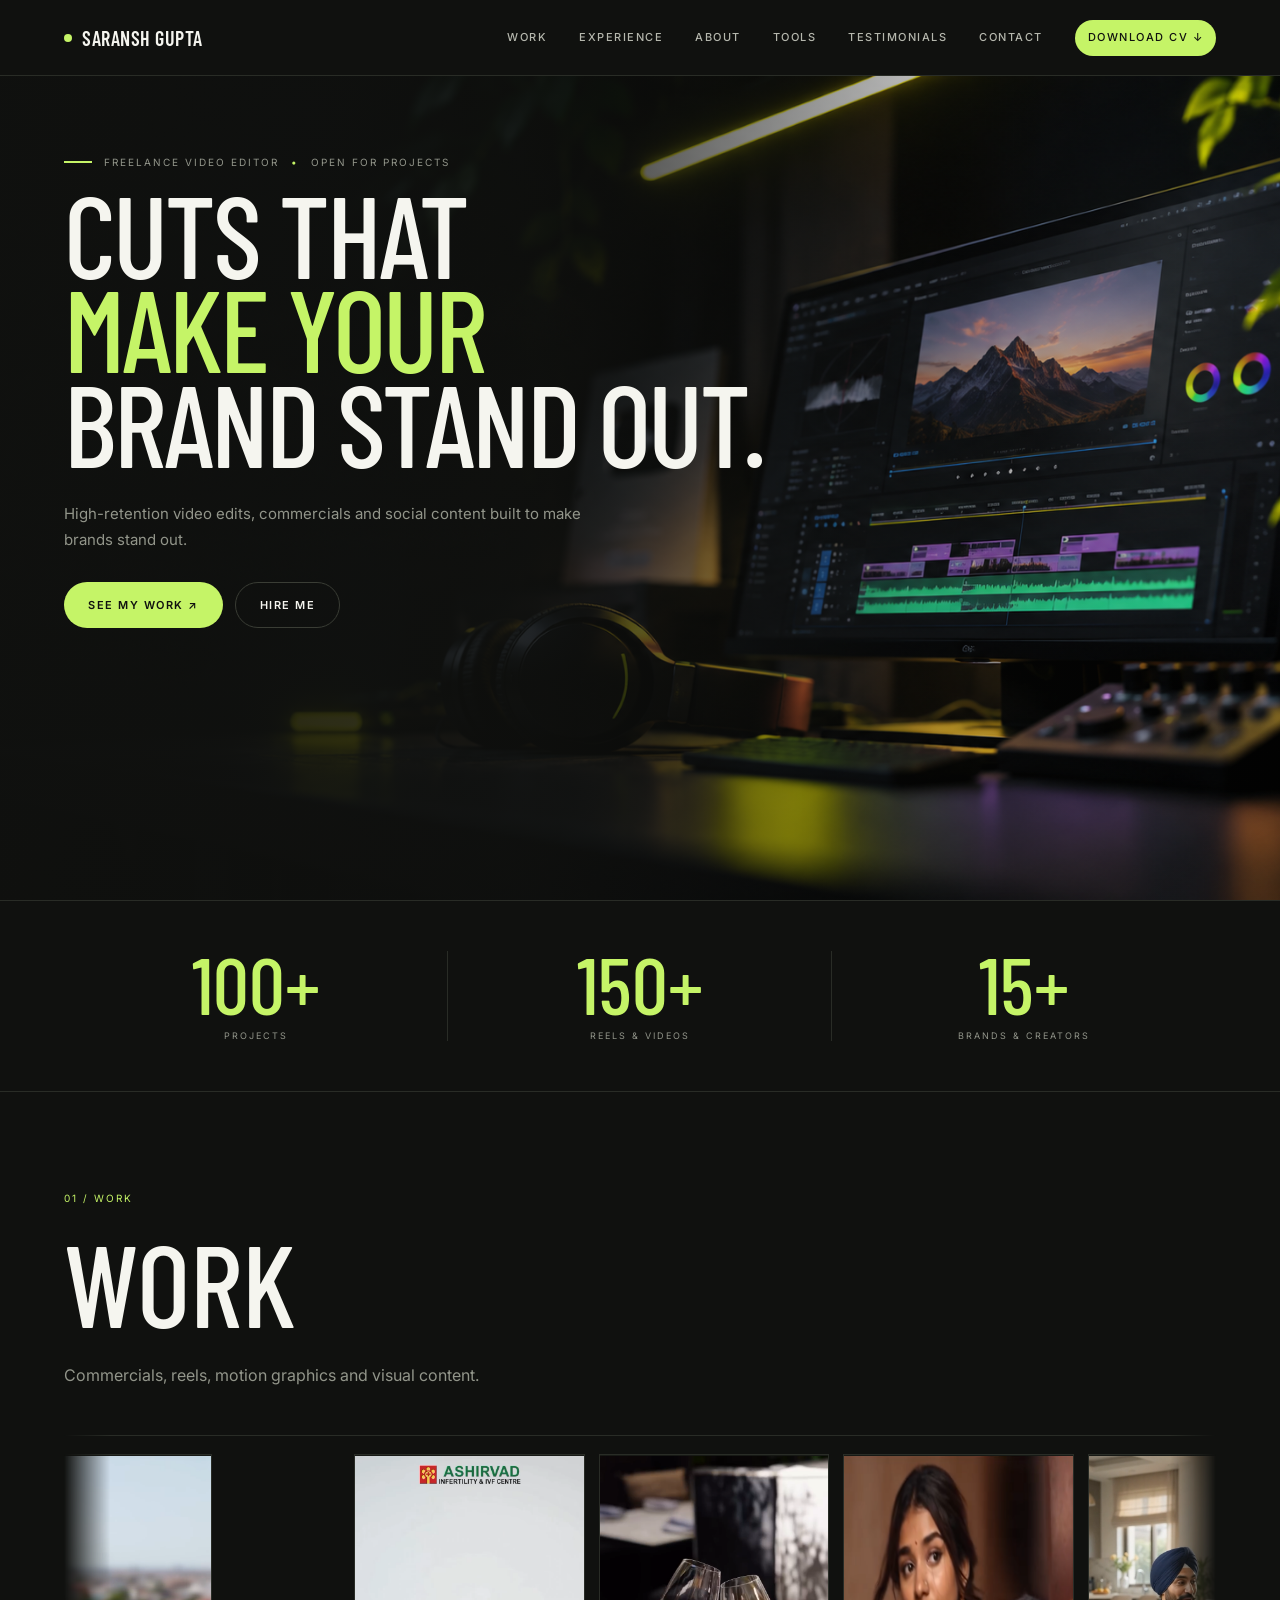
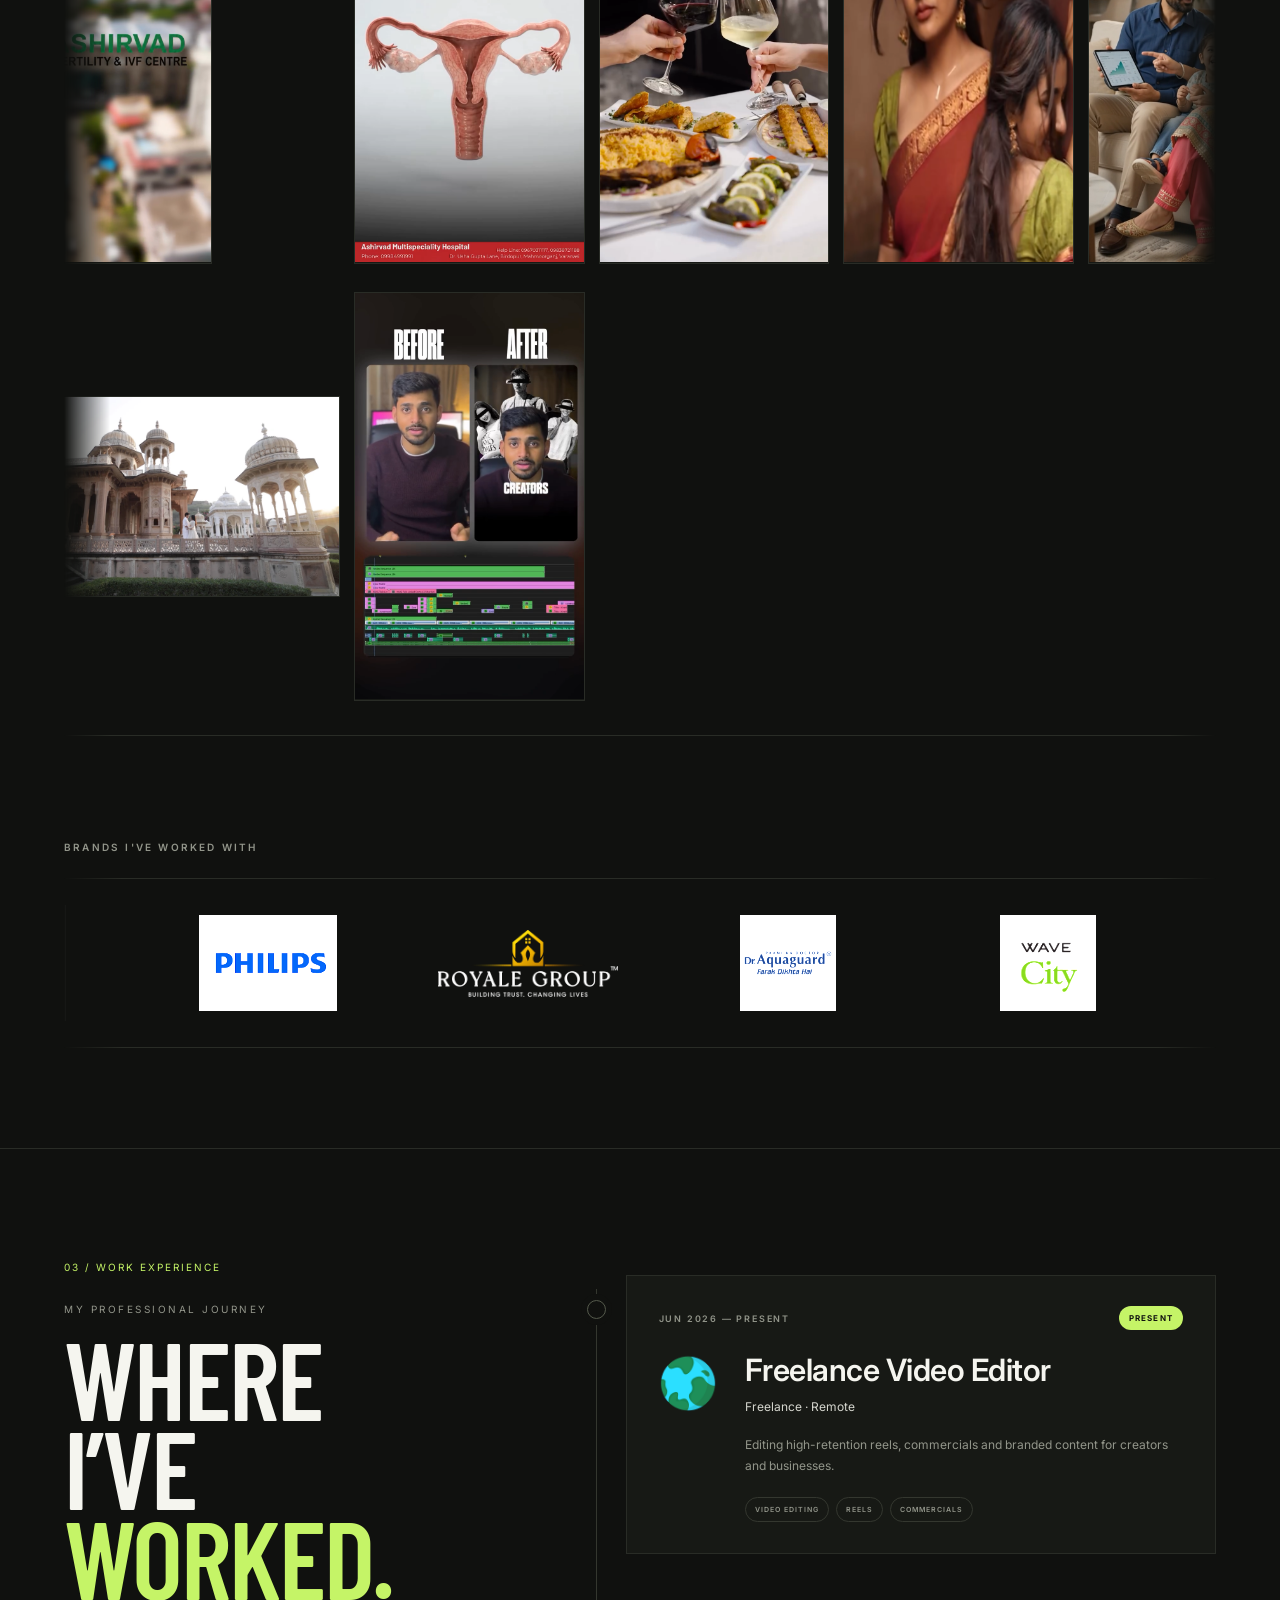
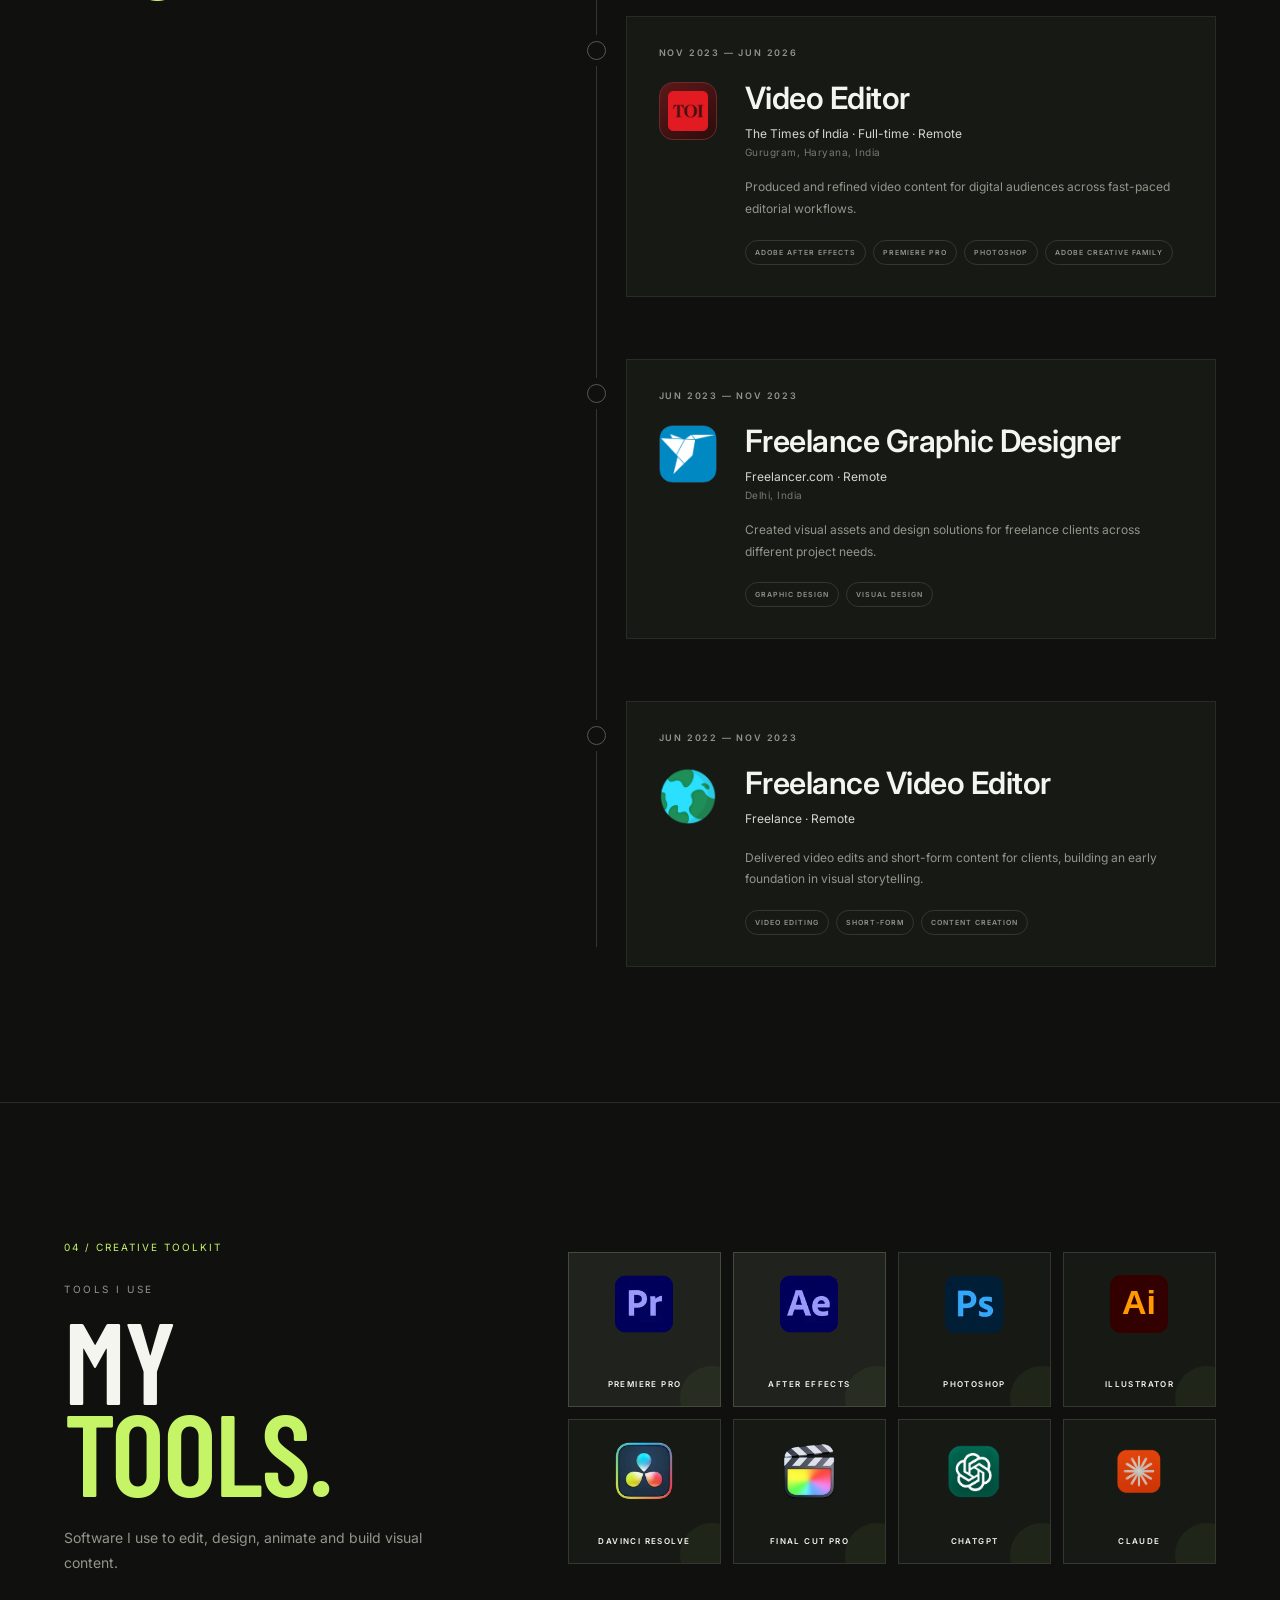
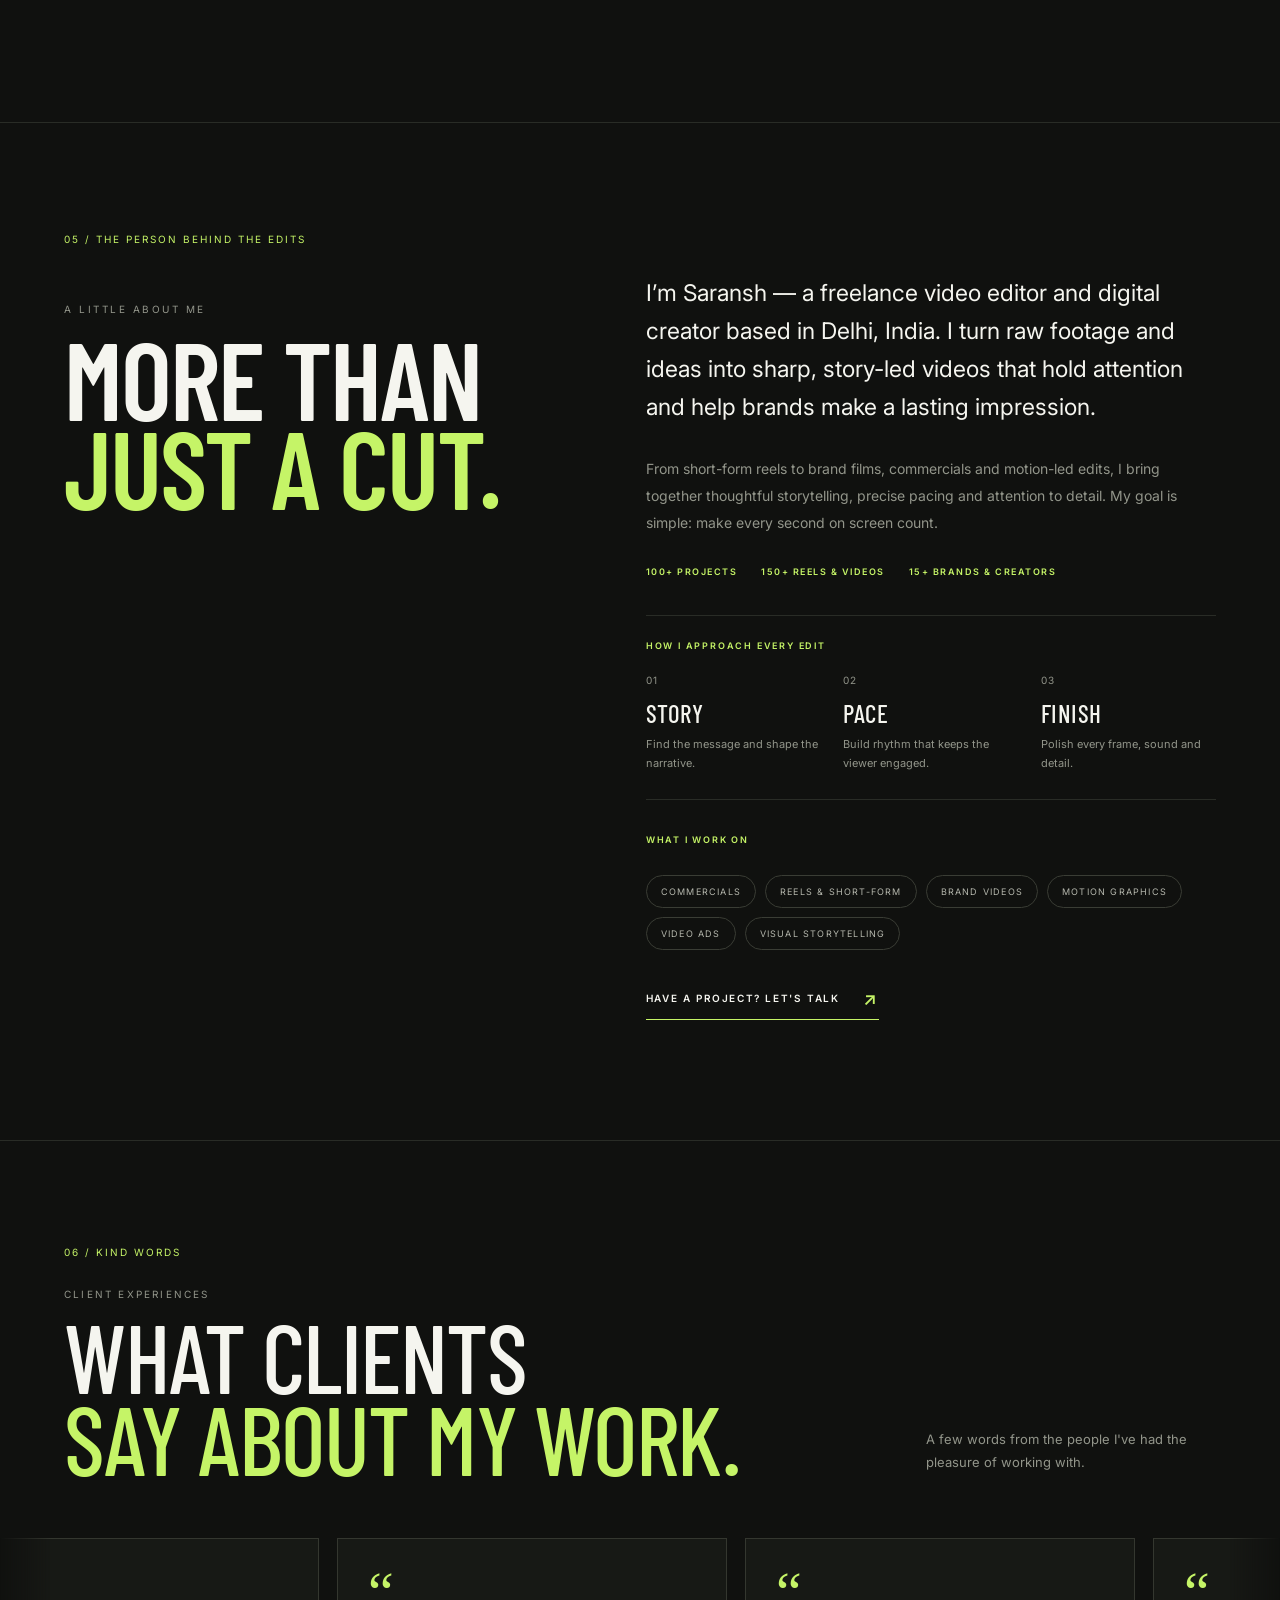
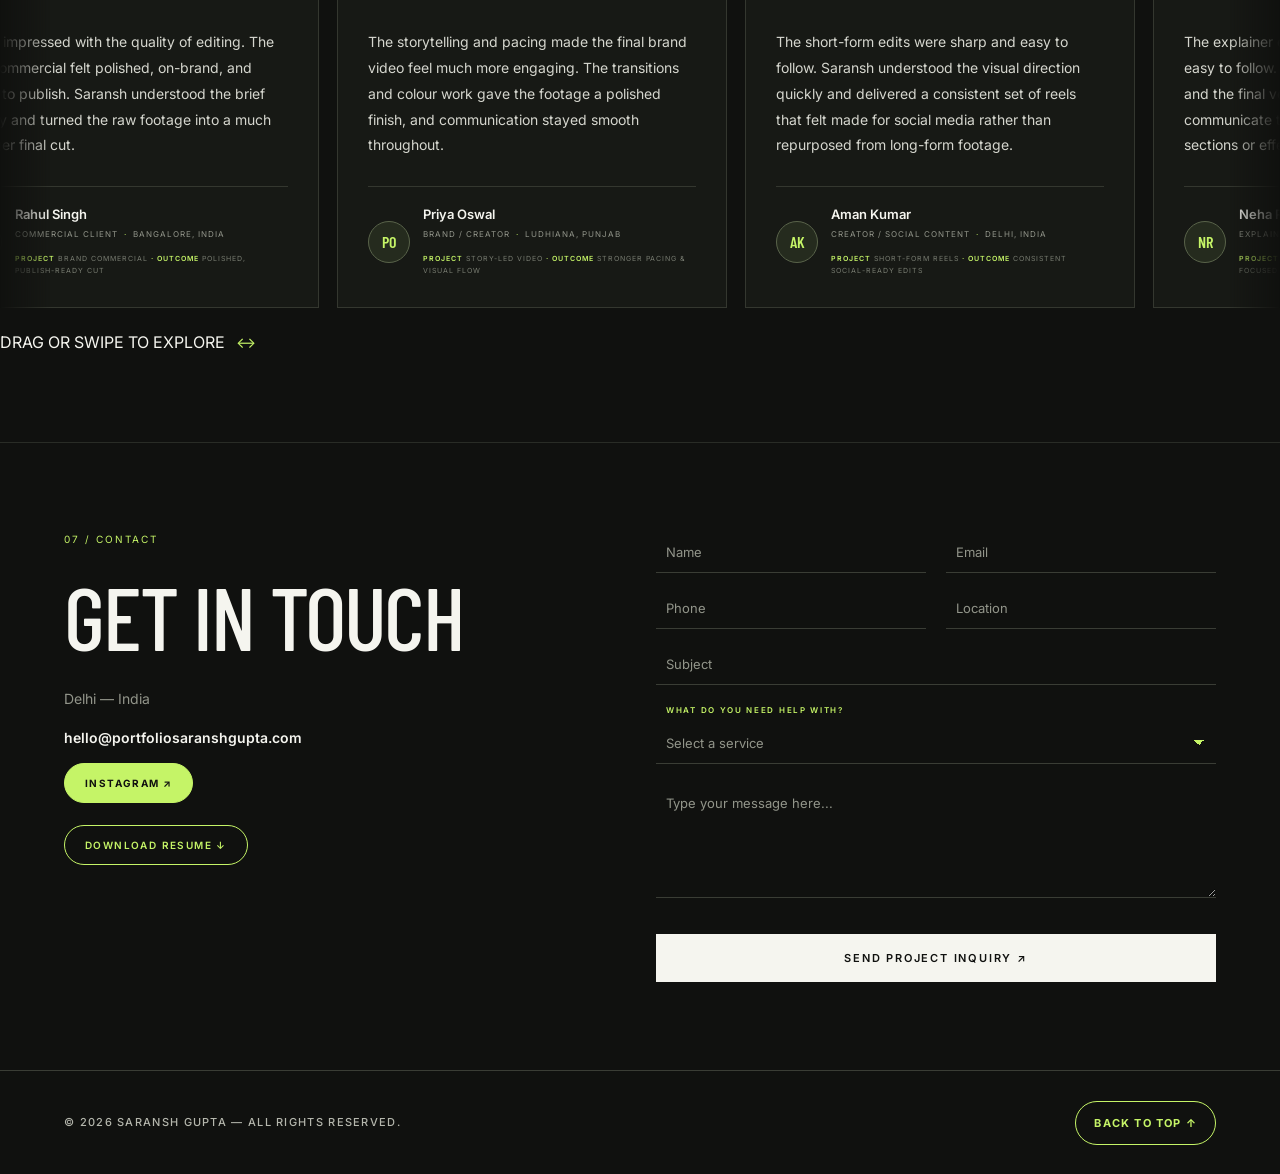
==== index.html @ c0fc56c9 "Remove jewellery campaign card from work portfolio" ====
<!DOCTYPE html>
<html lang="en">
<head>
    <meta charset="UTF-8">
    <meta name="viewport" content="width=device-width, initial-scale=1.0">

    <title>Saransh Gupta — Freelance Video Editor</title>

    <meta name="description" content="Freelance video editor creating high-retention reels, commercials, brand videos and social content that make brands stand out.">
    <meta name="theme-color" content="#10110F">
    <link rel="canonical" href="https://www.portfoliosaranshgupta.com/">
    <meta property="og:type" content="website">
    <meta property="og:title" content="Saransh Gupta — Freelance Video Editor">
    <meta property="og:description" content="High-retention video edits, commercials and social content built to make brands stand out.">
    <meta property="og:url" content="https://www.portfoliosaranshgupta.com/">
    <meta property="og:image" content="https://www.portfoliosaranshgupta.com/assets/Cinematic_Video_Editing_Hero_Scene_no_text.png">
    <meta property="og:image:alt" content="Cinematic video editing workspace">
    <meta name="twitter:card" content="summary_large_image">
    <meta name="twitter:title" content="Saransh Gupta — Freelance Video Editor">
    <meta name="twitter:description" content="High-retention video edits, commercials and social content built to make brands stand out.">
    <meta name="twitter:image" content="https://www.portfoliosaranshgupta.com/assets/Cinematic_Video_Editing_Hero_Scene_no_text.png">
    <link rel="icon" href="assets/6818233.png" type="image/png">

    <link rel="preconnect" href="https://fonts.googleapis.com">
    <link rel="preconnect" href="https://fonts.gstatic.com" crossorigin>
    <link href="https://fonts.googleapis.com/css2?family=Barlow+Condensed:wght@400;500;600&family=Inter:wght@400;500;600&display=swap" rel="stylesheet">

    <link rel="stylesheet" href="style.css">
</head>

<body id="top">

<header class="navbar">
    <a href="#" class="logo">
        <span class="dot"></span>
        SARANSH GUPTA
    </a>

    <button class="menu-toggle" type="button" aria-label="Open navigation menu" aria-expanded="false" aria-controls="site-nav">
        <span></span>
        <span></span>
        <span></span>
    </button>

    <nav id="site-nav" class="site-nav">
        <a href="#work">WORK</a>
        <a href="#experience">EXPERIENCE</a>
        <a href="#about">ABOUT</a>
        <a href="#tools">TOOLS</a>
        <a href="#testimonials">TESTIMONIALS</a>
        <a href="#contact">CONTACT</a>
        <a href="assets/resume.pdf" class="resume-nav" download>DOWNLOAD CV ↓</a>
    </nav>
</header>

<main>

<section class="hero">
    <div class="hero-content">
        <div class="eyebrow">
            <span></span>
            FREELANCE VIDEO EDITOR
            <span class="separator">•</span>
            OPEN FOR PROJECTS
        </div>

        <h1>
            CUTS THAT<br>
            <em>MAKE YOUR</em><br>
            BRAND STAND OUT.
        </h1>

        <p class="intro">
            High-retention video edits, commercials and social content
            built to make brands stand out.
        </p>

        <div class="buttons">
            <a href="#work" class="primary-btn">SEE MY WORK ↗</a>
            <a href="#contact" class="secondary-btn">HIRE ME</a>
        </div>
    </div>

    <div class="hero-image">
        <img src="assets/Cinematic_Video_Editing_Hero_Scene_no_text.png" alt="Cinematic video editing workspace" fetchpriority="high">
    </div>
</section>

<section class="stats">
    <div class="stat" aria-label="100 plus projects">
        <strong><span class="stat-number" data-target="100" aria-hidden="true">100</span><span>+</span></strong>
        <small>PROJECTS</small>
    </div>
    <div class="stat" aria-label="150 plus reels and videos">
        <strong><span class="stat-number" data-target="150" aria-hidden="true">150</span><span>+</span></strong>
        <small>REELS & VIDEOS</small>
    </div>
    <div class="stat" aria-label="15 plus brands and creators">
        <strong><span class="stat-number" data-target="15" aria-hidden="true">15</span><span>+</span></strong>
        <small>BRANDS & CREATORS</small>
    </div>
</section>

<section id="work" class="simple-section">
    <div class="section-label">01 / WORK</div>
    <h2>WORK</h2>
    <p>
        Commercials, reels, motion graphics and visual content.
    </p>

    <div class="work-video-marquee" aria-label="Selected video work">
        <div class="work-video-track">
            <div class="work-masonry-set">
                <a class="work-video-card work-video-card-short" href="https://youtube.com/shorts/SN8GkLOcNqE" target="_blank" rel="noopener noreferrer" aria-label="Watch selected video">
                    <img src="assets/Ashirvad IVF VARANASI.png" alt="Selected video work" loading="lazy" onerror="this.onerror=null;this.src='https://i.ytimg.com/vi/SN8GkLOcNqE/hqdefault.jpg';">
                    <span class="work-play">↗</span>
                </a>
                <a class="work-video-card work-video-card-tall" href="https://youtube.com/shorts/fIykk2agd48" target="_blank" rel="noopener noreferrer" aria-label="Watch 3D explainer video">
                    <img src="assets/3d Explainer video.png" alt="3D explainer video work" loading="lazy" onerror="this.onerror=null;this.src='https://i.ytimg.com/vi/fIykk2agd48/hqdefault.jpg';">
                    <span class="work-play">↗</span>
                </a>
                <a class="work-video-card work-video-card-tall" href="https://youtube.com/shorts/QnfGkstew4s" target="_blank" rel="noopener noreferrer" aria-label="Watch selected video">
                    <img src="assets/New restaurant final.png" alt="Selected video work" loading="lazy" onerror="this.onerror=null;this.src='https://i.ytimg.com/vi/QnfGkstew4s/hqdefault.jpg';">
                    <span class="work-play">↗</span>
                </a>
                <a class="work-video-card work-video-card-short" href="https://youtube.com/shorts/L6WFBVJFXjU" target="_blank" rel="noopener noreferrer" aria-label="Watch selected video">
                    <img src="assets/ReeL.png" alt="Selected video work" loading="lazy" onerror="this.onerror=null;this.src='https://i.ytimg.com/vi/L6WFBVJFXjU/hqdefault.jpg';">
                    <span class="work-play">↗</span>
                </a>
                <a class="work-video-card work-video-card-tall" href="https://youtube.com/shorts/dsxyXOXqdxQ" target="_blank" rel="noopener noreferrer" aria-label="Watch selected video">
                    <img src="assets/ai.png" alt="Selected video work" loading="lazy" onerror="this.onerror=null;this.src='https://i.ytimg.com/vi/dsxyXOXqdxQ/hqdefault.jpg';">
                    <span class="work-play">↗</span>
                </a>
                <a class="work-video-card work-video-card-landscape" href="https://vimeo.com/1245486639" target="_blank" rel="noopener noreferrer" aria-label="Watch pre-wedding video on Vimeo">
                    <img src="assets/PREWEDDING.png" alt="Pre-wedding video work" loading="lazy">
                    <span class="work-play">↗</span>
                </a>
                <a class="work-video-card work-video-card-tall" href="https://youtube.com/shorts/4Rk9aN6pnpI" target="_blank" rel="noopener noreferrer" aria-label="Watch talking head editing video">
                    <img src="assets/talking head editing.png" alt="Talking head editing video work" loading="lazy">
                    <span class="work-play">↗</span>
                </a>
            </div>
        </div>
    </div>

    <div class="brands-strip">
        <div class="brands-heading">BRANDS I'VE WORKED WITH</div>
        <div class="brands-marquee" aria-label="Brands I've worked with">
            <div class="brands-track">
            <div class="brand-logo brand-logo-up-tourism"><img src="assets/UTTRAKHAND TOURISM.png" alt="Uttarakhand Tourism" loading="lazy"></div>
            <div class="brand-logo brand-logo-philips"><img src="assets/philips.png" alt="Philips" loading="lazy"></div>
            <div class="brand-logo"><img src="assets/ROYALE GROUP.png" alt="Royale Group" loading="lazy"></div>
            <div class="brand-logo"><img src="assets/AQUAGUARD.png" alt="Aquaguard" loading="lazy"></div>
            <div class="brand-logo"><img src="assets/WAVE CITY.png" alt="Wavecity" loading="lazy"></div>
            <div class="brand-logo"><img src="assets/ENTREPRENEUR.png" alt="Entrepreneur India" loading="lazy"></div>
            <div class="brand-logo"><img src="assets/YOURS FRESHLY.png" alt="Yours Freshly" loading="lazy"></div>
            <div class="brand-logo"><img src="assets/OLIVE.png" alt="Olive Bar & Kitchen" loading="lazy"></div>
            <div class="brand-logo"><img src="assets/UTTARPARDESH TOURISM.png" alt="Uttar Pradesh Tourism" loading="lazy"></div>
            <div class="brand-logo"><img src="assets/LALA PURSHOTTAM DAS JEWELLERS.png" alt="Lala Purshottam Das Jewellers" loading="lazy"></div>
            <div class="brand-logo brand-logo-ashirvad"><img src="assets/ashirvad.png" alt="Ashirvad Multi Speciality Hospital" loading="lazy"></div>
            <div class="brand-logo" aria-hidden="true"><img src="assets/UTTRAKHAND TOURISM.png" alt="" loading="lazy"></div>
            <div class="brand-logo" aria-hidden="true"><img src="assets/philips.png" alt="" loading="lazy"></div>
            <div class="brand-logo" aria-hidden="true"><img src="assets/ROYALE GROUP.png" alt="" loading="lazy"></div>
            <div class="brand-logo" aria-hidden="true"><img src="assets/AQUAGUARD.png" alt="" loading="lazy"></div>
            <div class="brand-logo" aria-hidden="true"><img src="assets/WAVE CITY.png" alt="" loading="lazy"></div>
            <div class="brand-logo" aria-hidden="true"><img src="assets/ENTREPRENEUR.png" alt="" loading="lazy"></div>
            <div class="brand-logo" aria-hidden="true"><img src="assets/YOURS FRESHLY.png" alt="" loading="lazy"></div>
            <div class="brand-logo" aria-hidden="true"><img src="assets/OLIVE.png" alt="" loading="lazy"></div>
            <div class="brand-logo" aria-hidden="true"><img src="assets/UTTARPARDESH TOURISM.png" alt="" loading="lazy"></div>
            <div class="brand-logo" aria-hidden="true"><img src="assets/LALA PURSHOTTAM DAS JEWELLERS.png" alt="" loading="lazy"></div>
            <div class="brand-logo" aria-hidden="true"><img src="assets/ashirvad.png" alt="" loading="lazy"></div>
            </div>
        </div>
    </div>
</section>


<section id="experience" class="experience-section">
    <div class="experience-heading">
        <div class="section-label">03 / WORK EXPERIENCE</div>
        <p class="experience-kicker">MY PROFESSIONAL JOURNEY</p>
        <h2>WHERE I’VE<br><em>WORKED.</em></h2>
    </div>

    <div class="experience-timeline">
        <div class="experience-progress" aria-hidden="true"><span></span></div>

        <article class="experience-item is-current">
            <div class="experience-node" aria-hidden="true"></div>
            <div class="experience-card">
                <div class="experience-meta">
                    <span class="experience-date">JUN 2026 — PRESENT</span>
                    <span class="experience-status">PRESENT</span>
                </div>
                <div class="experience-main">
                    <div class="experience-company-mark freelance-video-mark" aria-hidden="true"><img src="assets/6818233.png" alt=""></div>
                    <div class="experience-details">
                        <h3>Freelance Video Editor</h3>
                        <p class="experience-company">Freelance · Remote</p>
                        <p class="experience-description">Editing high-retention reels, commercials and branded content for creators and businesses.</p>
                        <div class="experience-tags">
                            <span>VIDEO EDITING</span>
                            <span>REELS</span>
                            <span>COMMERCIALS</span>
                        </div>
                    </div>
                </div>
            </div>
        </article>

        <article class="experience-item">
            <div class="experience-node" aria-hidden="true"></div>
            <div class="experience-card">
                <div class="experience-meta">
                    <span class="experience-date">NOV 2023 — JUN 2026</span>
                </div>
                <div class="experience-main">
                    <div class="experience-company-mark toi-mark"><img src="assets/toi new.png" alt="The Times of India"></div>
                    <div class="experience-details">
                        <h3>Video Editor</h3>
                        <p class="experience-company">The Times of India · Full-time · Remote</p>
                        <p class="experience-location">Gurugram, Haryana, India</p>
                        <p class="experience-description">Produced and refined video content for digital audiences across fast-paced editorial workflows.</p>
                        <div class="experience-tags">
                            <span>ADOBE AFTER EFFECTS</span>
                            <span>PREMIERE PRO</span>
                            <span>PHOTOSHOP</span>
                            <span>ADOBE CREATIVE FAMILY</span>
                        </div>
                    </div>
                </div>
            </div>
        </article>

        <article class="experience-item">
            <div class="experience-node" aria-hidden="true"></div>
            <div class="experience-card">
                <div class="experience-meta">
                    <span class="experience-date">JUN 2023 — NOV 2023</span>
                </div>
                <div class="experience-main">
                    <div class="experience-company-mark freelancer-mark"><img src="/assets/freelance.png" alt="Freelancer.com"></div>
                    <div class="experience-details">
                        <h3>Freelance Graphic Designer</h3>
                        <p class="experience-company">Freelancer.com · Remote</p>
                        <p class="experience-location">Delhi, India</p>
                        <p class="experience-description">Created visual assets and design solutions for freelance clients across different project needs.</p>
                        <div class="experience-tags">
                            <span>GRAPHIC DESIGN</span>
                            <span>VISUAL DESIGN</span>
                        </div>
                    </div>
                </div>
            </div>
        </article>

        <article class="experience-item">
            <div class="experience-node" aria-hidden="true"></div>
            <div class="experience-card">
                <div class="experience-meta">
                    <span class="experience-date">JUN 2022 — NOV 2023</span>
                </div>
                <div class="experience-main">
                    <div class="experience-company-mark freelance-video-mark" aria-hidden="true"><img src="assets/6818233.png" alt=""></div>
                    <div class="experience-details">
                        <h3>Freelance Video Editor</h3>
                        <p class="experience-company">Freelance · Remote</p>
                        <p class="experience-description">Delivered video edits and short-form content for clients, building an early foundation in visual storytelling.</p>
                        <div class="experience-tags">
                            <span>VIDEO EDITING</span>
                            <span>SHORT-FORM</span>
                            <span>CONTENT CREATION</span>
                        </div>
                    </div>
                </div>
            </div>
        </article>
    </div>
</section>



<section id="tools" class="tools-section">
    <div class="tools-copy">
        <div class="section-label">04 / CREATIVE TOOLKIT</div>
        <p class="tools-kicker">TOOLS I USE</p>
        <h2>MY<br><em>TOOLS.</em></h2>
        <p>Software I use to edit, design, animate and build visual content.</p>
    </div>

    <div class="tools-wall" aria-label="Creative software tools">
        <div class="tool-card tool-card-featured">
            <img src="assets/premierepro.webp" alt="Adobe Premiere Pro">
            <span>PREMIERE PRO</span>
        </div>
        <div class="tool-card tool-card-featured">
            <img src="assets/after-effects.webp" alt="Adobe After Effects">
            <span>AFTER EFFECTS</span>
        </div>
        <div class="tool-card">
            <img src="assets/photoshop.webp" alt="Adobe Photoshop">
            <span>PHOTOSHOP</span>
        </div>
        <div class="tool-card">
            <img src="assets/illustrator.svg" alt="Adobe Illustrator">
            <span>ILLUSTRATOR</span>
        </div>
        <div class="tool-card">
            <img src="assets/davinci-resolve.webp" alt="DaVinci Resolve">
            <span>DAVINCI RESOLVE</span>
        </div>
        <div class="tool-card">
            <img src="assets/FINAL CUT PRO.png" alt="Final Cut Pro">
            <span>FINAL CUT PRO</span>
        </div>
        <div class="tool-card">
            <img src="assets/chatgpt.png" alt="ChatGPT">
            <span>CHATGPT</span>
        </div>
        <div class="tool-card">
            <img src="assets/claude.png" alt="Claude">
            <span>CLAUDE</span>
        </div>
    </div>
</section>

<section id="about" class="about-section">
    <div class="about-heading">
        <div class="section-label">05 / THE PERSON BEHIND THE EDITS</div>
        <p class="about-kicker">A LITTLE ABOUT ME</p>
        <h2>MORE THAN<br><em>JUST A CUT.</em></h2>
    </div>

    <div class="about-content">
        <p class="about-lead">
            I’m Saransh — a freelance video editor and digital creator based in
            Delhi, India. I turn raw footage and ideas into sharp, story-led videos
            that hold attention and help brands make a lasting impression.
        </p>

        <p>
            From short-form reels to brand films, commercials and motion-led edits,
            I bring together thoughtful storytelling, precise pacing and attention
            to detail. My goal is simple: make every second on screen count.
        </p>


        <div class="about-proof" aria-label="Portfolio experience statistics">
            <span>100+ PROJECTS</span>
            <span>150+ REELS &amp; VIDEOS</span>
            <span>15+ BRANDS &amp; CREATORS</span>
        </div>

        <div class="about-approach">
            <div class="about-approach-heading">HOW I APPROACH EVERY EDIT</div>
            <div class="approach-steps">
                <div class="approach-step">
                    <span>01</span>
                    <h3>STORY</h3>
                    <p>Find the message and shape the narrative.</p>
                </div>
                <div class="approach-step">
                    <span>02</span>
                    <h3>PACE</h3>
                    <p>Build rhythm that keeps the viewer engaged.</p>
                </div>
                <div class="approach-step">
                    <span>03</span>
                    <h3>FINISH</h3>
                    <p>Polish every frame, sound and detail.</p>
                </div>
            </div>
        </div>

        <div class="about-specialties-label">WHAT I WORK ON</div>
        <div class="about-tags">
            <span>COMMERCIALS</span>
            <span>REELS & SHORT-FORM</span>
            <span>BRAND VIDEOS</span>
            <span>MOTION GRAPHICS</span>
            <span>VIDEO ADS</span>
            <span>VISUAL STORYTELLING</span>
        </div>

        <a href="#contact" class="about-cta">HAVE A PROJECT? LET'S TALK <span>↗</span></a>
    </div>
</section>


<section id="testimonials" class="testimonials-section">
    <div class="testimonials-header">
        <div>
            <div class="section-label">06 / KIND WORDS</div>
            <p class="testimonials-kicker">CLIENT EXPERIENCES</p>
            <h2>WHAT CLIENTS<br><em>SAY ABOUT MY WORK.</em></h2>
        </div>
        <p class="testimonials-intro">A few words from the people I've had the pleasure of working with.</p>
    </div>

    <div class="testimonials-marquee" aria-label="Client testimonials">
        <div class="testimonials-track">
            <article class="testimonial-card">
                <div class="testimonial-quote-mark">“</div>
                <p class="testimonial-copy">Really impressed with the quality of editing. The final commercial felt polished, on-brand, and ready to publish. Saransh understood the brief quickly and turned the raw footage into a much stronger final cut.</p>
                <div class="testimonial-client">
                    <div class="testimonial-avatar" aria-hidden="true">RS</div>
                    <div><h3>Rahul Singh</h3><p>COMMERCIAL CLIENT <span>·</span> BANGALORE, INDIA</p><div class="testimonial-project"><span>PROJECT</span> BRAND COMMERCIAL <span>·</span> <span>OUTCOME</span> POLISHED, PUBLISH-READY CUT</div></div>
                </div>
            </article>
            <article class="testimonial-card">
                <div class="testimonial-quote-mark">“</div>
                <p class="testimonial-copy">The storytelling and pacing made the final brand video feel much more engaging. The transitions and colour work gave the footage a polished finish, and communication stayed smooth throughout.</p>
                <div class="testimonial-client">
                    <div class="testimonial-avatar" aria-hidden="true">PO</div>
                    <div><h3>Priya Oswal</h3><p>BRAND / CREATOR <span>·</span> LUDHIANA, PUNJAB</p><div class="testimonial-project"><span>PROJECT</span> STORY-LED VIDEO <span>·</span> <span>OUTCOME</span> STRONGER PACING & VISUAL FLOW</div></div>
                </div>
            </article>
            <article class="testimonial-card">
                <div class="testimonial-quote-mark">“</div>
                <p class="testimonial-copy">The short-form edits were sharp and easy to follow. Saransh understood the visual direction quickly and delivered a consistent set of reels that felt made for social media rather than repurposed from long-form footage.</p>
                <div class="testimonial-client">
                    <div class="testimonial-avatar" aria-hidden="true">AK</div>
                    <div><h3>Aman Kumar</h3><p>CREATOR / SOCIAL CONTENT <span>·</span> DELHI, INDIA</p><div class="testimonial-project"><span>PROJECT</span> SHORT-FORM REELS <span>·</span> <span>OUTCOME</span> CONSISTENT SOCIAL-READY EDITS</div></div>
                </div>
            </article>
            <article class="testimonial-card">
                <div class="testimonial-quote-mark">“</div>
                <p class="testimonial-copy">The explainer edit was clear, well-paced, and easy to follow. Revisions were handled quickly, and the final version gave us a cleaner way to communicate the idea without unnecessary sections or effects.</p>
                <div class="testimonial-client">
                    <div class="testimonial-avatar" aria-hidden="true">NR</div>
                    <div><h3>Neha Rajput</h3><p>EXPLAINER CLIENT <span>·</span> VARANASI, UTTAR PRADESH</p><div class="testimonial-project"><span>PROJECT</span> EXPLAINER VIDEO <span>·</span> <span>OUTCOME</span> CLEARER, MORE FOCUSED DELIVERY</div></div>
                </div>
            </article>
            <article class="testimonial-card">
                <div class="testimonial-quote-mark">“</div>
                <p class="testimonial-copy">From the first discussion to final delivery, the process was organised and straightforward. The creative direction helped turn a basic video brief into a more polished piece, and the final output was ready to use across our digital channels.</p>
                <div class="testimonial-client">
                    <div class="testimonial-avatar" aria-hidden="true">VG</div>
                    <div><h3>Vikram Gupta</h3><p>BRAND / CREATOR <span>·</span> DELHI, INDIA</p><div class="testimonial-project"><span>PROJECT</span> DIGITAL VIDEO <span>·</span> <span>OUTCOME</span> POLISHED FINAL DELIVERY</div></div>
                </div>
            </article>
            <article class="testimonial-card" aria-hidden="true">
                <div class="testimonial-quote-mark">“</div>
                <p class="testimonial-copy">Really impressed with the quality of editing. The final commercial felt polished, on-brand, and ready to publish. Saransh understood the brief quickly and turned the raw footage into a much stronger final cut.</p>
                <div class="testimonial-client"><div class="testimonial-avatar">RS</div><div><h3>Rahul Singh</h3><p>COMMERCIAL CLIENT <span>·</span> BANGALORE, INDIA</p><div class="testimonial-project"><span>PROJECT</span> BRAND COMMERCIAL <span>·</span> <span>OUTCOME</span> POLISHED, PUBLISH-READY CUT</div></div></div>
            </article>
            <article class="testimonial-card" aria-hidden="true">
                <div class="testimonial-quote-mark">“</div>
                <p class="testimonial-copy">The storytelling and pacing made the final brand video feel much more engaging. The transitions and colour work gave the footage a polished finish, and communication stayed smooth throughout.</p>
                <div class="testimonial-client"><div class="testimonial-avatar">PO</div><div><h3>Priya Oswal</h3><p>BRAND / CREATOR <span>·</span> LUDHIANA, PUNJAB</p><div class="testimonial-project"><span>PROJECT</span> STORY-LED VIDEO <span>·</span> <span>OUTCOME</span> STRONGER PACING & VISUAL FLOW</div></div></div>
            </article>
            <article class="testimonial-card" aria-hidden="true">
                <div class="testimonial-quote-mark">“</div>
                <p class="testimonial-copy">The short-form edits were sharp and easy to follow. Saransh understood the visual direction quickly and delivered a consistent set of reels that felt made for social media rather than repurposed from long-form footage.</p>
                <div class="testimonial-client"><div class="testimonial-avatar">AK</div><div><h3>Aman Kumar</h3><p>CREATOR / SOCIAL CONTENT <span>·</span> DELHI, INDIA</p><div class="testimonial-project"><span>PROJECT</span> SHORT-FORM REELS <span>·</span> <span>OUTCOME</span> CONSISTENT SOCIAL-READY EDITS</div></div></div>
            </article>
            <article class="testimonial-card" aria-hidden="true">
                <div class="testimonial-quote-mark">“</div>
                <p class="testimonial-copy">The explainer edit was clear, well-paced, and easy to follow. Revisions were handled quickly, and the final version gave us a cleaner way to communicate the idea without unnecessary sections or effects.</p>
                <div class="testimonial-client"><div class="testimonial-avatar">NR</div><div><h3>Neha Rajput</h3><p>EXPLAINER CLIENT <span>·</span> VARANASI, UTTAR PRADESH</p><div class="testimonial-project"><span>PROJECT</span> EXPLAINER VIDEO <span>·</span> <span>OUTCOME</span> CLEARER, MORE FOCUSED DELIVERY</div></div></div>
            </article>
            <article class="testimonial-card" aria-hidden="true">
                <div class="testimonial-quote-mark">“</div>
                <p class="testimonial-copy">From the first discussion to final delivery, the process was organised and straightforward. The creative direction helped turn a basic video brief into a more polished piece, and the final output was ready to use across our digital channels.</p>
                <div class="testimonial-client"><div class="testimonial-avatar">VG</div><div><h3>Vikram Gupta</h3><p>BRAND / CREATOR <span>·</span> DELHI, INDIA</p><div class="testimonial-project"><span>PROJECT</span> DIGITAL VIDEO <span>·</span> <span>OUTCOME</span> POLISHED FINAL DELIVERY</div></div></div>
            </article>
        </div>
    </div>
    <p class="testimonials-hint">DRAG OR SWIPE TO EXPLORE <span>↔</span></p>
</section>

<section id="contact" class="contact-section">
    <div class="contact-info">
        <div class="section-label">07 / CONTACT</div>

        <h2>GET IN TOUCH</h2>

        <p class="contact-location">Delhi — India</p>

        <a class="contact-email" href="mailto:hello@portfoliosaranshgupta.com">
            hello@portfoliosaranshgupta.com
        </a>
        <a class="contact-instagram" href="https://www.instagram.com/saransh_mp4/" target="_blank" rel="noopener noreferrer">
            INSTAGRAM ↗
        </a>
        <a class="resume-download" href="assets/resume.pdf" download="Saransh-Gupta-Resume.pdf">
            DOWNLOAD RESUME ↓
        </a>
    </div>

    <form id="contactForm" class="contact-form" action="https://formspree.io/f/mnppyewe" method="POST">
        <div class="form-row">
            <input type="text" id="name" name="name" placeholder="Name" required>
            <input type="email" id="email" name="email" placeholder="Email" required>
        </div>

        <div class="form-row">
            <input type="tel" id="phone" name="phone" placeholder="Phone">
            <input type="text" id="location" name="location" placeholder="Location">
        </div>

        <input type="text" id="subject" name="subject" placeholder="Subject" required>

        <label class="form-field-label" for="service">WHAT DO YOU NEED HELP WITH?</label>
        <select id="service" name="service" required>
            <option value="" selected disabled>Select a service</option>
            <option value="Reels / Short-form">Reels / Short-form</option>
            <option value="YouTube">YouTube</option>
            <option value="Commercial">Commercial</option>
            <option value="Brand video">Brand video</option>
            <option value="Motion graphics">Motion graphics</option>
            <option value="Other">Other</option>
        </select>

        <textarea id="message" name="message" placeholder="Type your message here..." required></textarea>

        <button type="submit">SEND PROJECT INQUIRY ↗</button>
        <p class="form-feedback" id="formFeedback" role="status" aria-live="polite" aria-atomic="true" tabindex="-1" hidden></p>

    </form>
</section>

</main>

<footer class="site-footer">
    <p class="footer-credit">© 2026 SARANSH GUPTA — ALL RIGHTS RESERVED.</p>
    <div class="footer-links">
        <a href="#top" class="back-to-top" aria-label="Back to top">BACK TO TOP ↑</a>
    </div>
</footer>

<script>
    const menuToggle = document.querySelector(".menu-toggle");
    const siteNav = document.querySelector("#site-nav");

    menuToggle.addEventListener("click", () => {
        const isOpen = menuToggle.getAttribute("aria-expanded") === "true";
        menuToggle.setAttribute("aria-expanded", String(!isOpen));
        menuToggle.setAttribute("aria-label", isOpen ? "Open navigation menu" : "Close navigation menu");
        siteNav.classList.toggle("is-open", !isOpen);
    });

    siteNav.querySelectorAll("a").forEach((link) => {
        link.addEventListener("click", () => {
            siteNav.classList.remove("is-open");
            menuToggle.setAttribute("aria-expanded", "false");
            menuToggle.setAttribute("aria-label", "Open navigation menu");
        });
    });

    document.addEventListener("keydown", (event) => {
        if (event.key === "Escape") {
            siteNav.classList.remove("is-open");
            menuToggle.setAttribute("aria-expanded", "false");
            menuToggle.setAttribute("aria-label", "Open navigation menu");
        }
    });

    // Keep the brand strip moving automatically while allowing manual touch/mouse scrolling.
    const brandsMarquee = document.querySelector(".brands-marquee");
    const brandsTrack = document.querySelector(".brands-track");
    if (brandsMarquee && brandsTrack) {
        let isDraggingBrands = false;
        let dragStartX = 0;
        let dragStartScroll = 0;
        let autoScrollPaused = false;
        let resumeTimer;
        let previousFrameTime = 0;
        const scrollSpeed = 110; // pixels per second — faster continuous marquee

        const pauseAutoScroll = () => {
            autoScrollPaused = true;
            window.clearTimeout(resumeTimer);
        };

        const resumeAutoScroll = (delay = 1200) => {
            window.clearTimeout(resumeTimer);
            resumeTimer = window.setTimeout(() => {
                autoScrollPaused = false;
                previousFrameTime = 0;
            }, delay);
        };

        // Use scrollLeft for autoplay so native mobile swipes and autoplay can coexist.
        const animateBrands = (time) => {
            if (!autoScrollPaused && !isDraggingBrands) {
                if (previousFrameTime) {
                    const elapsed = Math.min((time - previousFrameTime) / 1000, 0.05);
                    const halfCount = Math.floor(brandsTrack.children.length / 2);
                    const loopWidth = halfCount > 0
                        ? brandsTrack.children[halfCount].offsetLeft - brandsTrack.children[0].offsetLeft
                        : 0;
                    if (loopWidth > 0) {
                        brandsMarquee.scrollLeft += scrollSpeed * elapsed;
                        if (brandsMarquee.scrollLeft >= loopWidth) {
                            brandsMarquee.scrollLeft -= loopWidth;
                        }
                    }
                }
                previousFrameTime = time;
            } else {
                previousFrameTime = 0;
            }
            requestAnimationFrame(animateBrands);
        };
        requestAnimationFrame(animateBrands);

        brandsMarquee.addEventListener("pointerdown", (event) => {
            pauseAutoScroll();
            if (event.pointerType === "touch") return;
            if (event.pointerType === "mouse" && event.button !== 0) return;

            isDraggingBrands = true;
            dragStartX = event.clientX;
            dragStartScroll = brandsMarquee.scrollLeft;
            brandsMarquee.classList.add("is-dragging");
            brandsMarquee.setPointerCapture(event.pointerId);
        });

        brandsMarquee.addEventListener("pointermove", (event) => {
            if (!isDraggingBrands) return;
            brandsMarquee.scrollLeft = dragStartScroll - (event.clientX - dragStartX);
        });

        const stopBrandInteraction = (event) => {
            if (isDraggingBrands) {
                isDraggingBrands = false;
                brandsMarquee.classList.remove("is-dragging");
            }
            if (!event || event.pointerType === "touch" || event.pointerType === "mouse") {
                resumeAutoScroll();
            }
        };

        brandsMarquee.addEventListener("pointerup", stopBrandInteraction);
        brandsMarquee.addEventListener("pointercancel", stopBrandInteraction);
        brandsMarquee.addEventListener("lostpointercapture", stopBrandInteraction);

        // Also cover browsers that dispatch touch events independently.
        brandsMarquee.addEventListener("touchstart", pauseAutoScroll, { passive: true });
        brandsMarquee.addEventListener("touchend", () => resumeAutoScroll(), { passive: true });
        brandsMarquee.addEventListener("touchcancel", () => resumeAutoScroll(), { passive: true });

        brandsMarquee.addEventListener("wheel", (event) => {
            if (Math.abs(event.deltaY) > Math.abs(event.deltaX)) {
                brandsMarquee.scrollLeft += event.deltaY;
                event.preventDefault();
                pauseAutoScroll();
                resumeAutoScroll();
            }
        }, { passive: false });
    }


    // Auto-scroll testimonials continuously while preserving touch and mouse interaction.
    const testimonialsMarquee = document.querySelector(".testimonials-marquee");
    const testimonialsTrack = document.querySelector(".testimonials-track");
    if (testimonialsMarquee && testimonialsTrack) {
        let testimonialPaused = false;
        let testimonialDragging = false;
        let testimonialDragX = 0;
        let testimonialStartScroll = 0;
        let testimonialResumeTimer;
        let testimonialPreviousTime = 0;
        const testimonialSpeed = 85;

        const pauseTestimonials = () => {
            testimonialPaused = true;
            window.clearTimeout(testimonialResumeTimer);
        };
        const resumeTestimonials = () => {
            window.clearTimeout(testimonialResumeTimer);
            testimonialResumeTimer = window.setTimeout(() => {
                testimonialPaused = false;
                testimonialPreviousTime = 0;
            }, 1400);
        };
        const animateTestimonials = (time) => {
            if (!testimonialPaused && !testimonialDragging) {
                if (testimonialPreviousTime) {
                    const elapsed = Math.min((time - testimonialPreviousTime) / 1000, 0.05);
                    const originalCards = Math.floor(testimonialsTrack.children.length / 2);
                    const loopWidth = originalCards > 0
                        ? testimonialsTrack.children[originalCards].offsetLeft - testimonialsTrack.children[0].offsetLeft
                        : 0;
                    if (loopWidth > 0) {
                        testimonialsMarquee.scrollLeft += testimonialSpeed * elapsed;
                        if (testimonialsMarquee.scrollLeft >= loopWidth) {
                            testimonialsMarquee.scrollLeft -= loopWidth;
                        }
                    }
                }
                testimonialPreviousTime = time;
            } else {
                testimonialPreviousTime = 0;
            }
            requestAnimationFrame(animateTestimonials);
        };
        requestAnimationFrame(animateTestimonials);

        testimonialsMarquee.addEventListener("pointerdown", (event) => {
            pauseTestimonials();
            if (event.pointerType === "touch") return;
            if (event.pointerType === "mouse" && event.button !== 0) return;
            testimonialDragging = true;
            testimonialDragX = event.clientX;
            testimonialStartScroll = testimonialsMarquee.scrollLeft;
            testimonialsMarquee.classList.add("is-dragging");
            testimonialsMarquee.setPointerCapture(event.pointerId);
        });
        testimonialsMarquee.addEventListener("pointermove", (event) => {
            if (testimonialDragging) {
                testimonialsMarquee.scrollLeft = testimonialStartScroll - (event.clientX - testimonialDragX);
            }
        });
        const stopTestimonialDrag = () => {
            if (testimonialDragging) {
                testimonialDragging = false;
                testimonialsMarquee.classList.remove("is-dragging");
            }
            resumeTestimonials();
        };
        testimonialsMarquee.addEventListener("pointerup", stopTestimonialDrag);
        testimonialsMarquee.addEventListener("pointercancel", stopTestimonialDrag);
        testimonialsMarquee.addEventListener("lostpointercapture", stopTestimonialDrag);
        testimonialsMarquee.addEventListener("touchstart", pauseTestimonials, { passive: true });
        testimonialsMarquee.addEventListener("touchend", resumeTestimonials, { passive: true });
        testimonialsMarquee.addEventListener("touchcancel", resumeTestimonials, { passive: true });
        testimonialsMarquee.addEventListener("wheel", (event) => {
            if (Math.abs(event.deltaY) > Math.abs(event.deltaX)) {
                testimonialsMarquee.scrollLeft += event.deltaY;
                event.preventDefault();
                pauseTestimonials();
                resumeTestimonials();
            }
        }, { passive: false });
    }

    // Selected work: same marquee behavior and direction as the Brands section.
    const workMarquee = document.querySelector(".work-video-marquee");
    const workTrack = document.querySelector(".work-video-track");

    if (workMarquee && workTrack) {
        const originalWorkSet = workTrack.querySelector(".work-masonry-set");

        // Keep multiple copies in the track so the native scroll area never reaches
        // its hard end before the loop can wrap. This makes the marquee run forever.
        if (originalWorkSet) {
            let workSets = workTrack.querySelectorAll(".work-masonry-set");
            while (workSets.length < 5) {
                const workClone = originalWorkSet.cloneNode(true);
                workClone.classList.add("work-masonry-clone");
                workTrack.appendChild(workClone);
                workSets = workTrack.querySelectorAll(".work-masonry-set");
            }
        }

        let isDraggingWork = false;
        let dragStartXWork = 0;
        let dragStartScrollWork = 0;
        let workAutoScrollPaused = false;
        let workResumeTimer;
        let previousWorkFrame = 0;
        const workScrollSpeed = 110;

        const pauseWorkAutoScroll = () => {
            workAutoScrollPaused = true;
            window.clearTimeout(workResumeTimer);
        };

        const resumeWorkAutoScroll = (delay = 1200) => {
            window.clearTimeout(workResumeTimer);
            workResumeTimer = window.setTimeout(() => {
                workAutoScrollPaused = false;
                previousWorkFrame = 0;
            }, delay);
        };

        const animateWork = (time) => {
            if (!workAutoScrollPaused && !isDraggingWork) {
                if (previousWorkFrame) {
                    const elapsed = Math.min((time - previousWorkFrame) / 1000, 0.05);
                    const originalSet = workTrack.querySelector(".work-masonry-set");
                    const cloneSet = workTrack.querySelector(".work-masonry-clone");
                    const loopWidth = originalSet && cloneSet
                        ? cloneSet.getBoundingClientRect().left - originalSet.getBoundingClientRect().left
                        : 0;

                    if (loopWidth > 0) {
                        workMarquee.scrollLeft += workScrollSpeed * elapsed;

                        // Wrap back by exactly one project-set width. Using a modulo
                        // fallback prevents the browser's native scroll limit from
                        // ever leaving the marquee parked at the end.
                        if (workMarquee.scrollLeft >= loopWidth) {
                            workMarquee.scrollLeft = workMarquee.scrollLeft % loopWidth;
                        }
                    }
                }
                previousWorkFrame = time;
            } else {
                previousWorkFrame = 0;
            }

            requestAnimationFrame(animateWork);
        };

        requestAnimationFrame(animateWork);

        // Same interaction behavior as Brands: hover pauses autoplay.
        workMarquee.addEventListener("mouseenter", pauseWorkAutoScroll);
        workMarquee.addEventListener("mouseleave", () => resumeWorkAutoScroll());

        // Mouse/touch drag without swallowing normal thumbnail clicks.
        let workPointerDownX = 0;
        let workPointerMoved = false;

        workMarquee.addEventListener("pointerdown", (event) => {
            pauseWorkAutoScroll();

            if (event.pointerType === "mouse" && event.button !== 0) return;

            workPointerDownX = event.clientX;
            workPointerMoved = false;
            isDraggingWork = false;
            dragStartXWork = event.clientX;
            dragStartScrollWork = workMarquee.scrollLeft;
        });

        workMarquee.addEventListener("pointermove", (event) => {
            if (event.pointerType === "mouse" && !(event.buttons & 1)) return;

            if (Math.abs(event.clientX - workPointerDownX) > 6) {
                workPointerMoved = true;
                if (!isDraggingWork) {
                    isDraggingWork = true;
                    workMarquee.classList.add("is-dragging");
                    try { workMarquee.setPointerCapture(event.pointerId); } catch (_) {}
                }
            }

            if (isDraggingWork) {
                workMarquee.scrollLeft = dragStartScrollWork - (event.clientX - dragStartXWork);
            }
        });

        const stopWorkDrag = (event) => {
            if (isDraggingWork) {
                isDraggingWork = false;
                workMarquee.classList.remove("is-dragging");
            }
            resumeWorkAutoScroll();
        };

        workMarquee.addEventListener("pointerup", stopWorkDrag);
        workMarquee.addEventListener("pointercancel", stopWorkDrag);
        workMarquee.addEventListener("lostpointercapture", stopWorkDrag);

        // Prevent navigation only when the user actually dragged the carousel.
        workMarquee.querySelectorAll(".work-video-card").forEach((card) => {
            card.addEventListener("click", (event) => {
                if (workPointerMoved) {
                    event.preventDefault();
                    event.stopPropagation();
                }
            });
        });

        // Mouse wheel controls horizontal scrolling, like Brands.
        workMarquee.addEventListener("wheel", (event) => {
            if (Math.abs(event.deltaY) > Math.abs(event.deltaX)) {
                event.preventDefault();
                pauseWorkAutoScroll();
                workMarquee.scrollLeft += event.deltaY;
                resumeWorkAutoScroll();
            }
        }, { passive: false });

        workMarquee.addEventListener("touchstart", pauseWorkAutoScroll, { passive: true });
        workMarquee.addEventListener("touchend", () => resumeWorkAutoScroll(), { passive: true });
        workMarquee.addEventListener("touchcancel", () => resumeWorkAutoScroll(), { passive: true });
    }

    // Count the portfolio statistics up once when the stats section enters view.
    const statsSection = document.querySelector(".stats");
    const statNumbers = document.querySelectorAll(".stat-number");
    const prefersReducedMotion = window.matchMedia("(prefers-reduced-motion: reduce)").matches;

    if (statsSection && statNumbers.length && !prefersReducedMotion) {
        const runCountUp = (element) => {
            const target = Number(element.dataset.target);
            const duration = 1600;
            const startTime = performance.now();

            const updateCount = (currentTime) => {
                const progress = Math.min((currentTime - startTime) / duration, 1);
                const easedProgress = 1 - Math.pow(1 - progress, 4);
                element.textContent = Math.round(target * easedProgress);

                if (progress < 1) {
                    requestAnimationFrame(updateCount);
                } else {
                    element.textContent = target;
                }
            };

            element.textContent = "0";
            requestAnimationFrame(updateCount);
        };

        const statsObserver = new IntersectionObserver((entries, observer) => {
            entries.forEach((entry) => {
                if (entry.isIntersecting) {
                    statNumbers.forEach(runCountUp);
                    observer.disconnect();
                }
            });
        }, { threshold: 0.35 });

        statsObserver.observe(statsSection);
    }

    // Submit the contact form without sending visitors away from the portfolio.
    const contactForm = document.querySelector("#contactForm");
    const formFeedback = document.querySelector("#formFeedback");
    const submitButton = contactForm.querySelector('button[type="submit"]');

    contactForm.addEventListener("submit", async (event) => {
        event.preventDefault();

        if (!contactForm.reportValidity()) return;

        const originalButtonText = submitButton.textContent;
        submitButton.disabled = true;
        submitButton.textContent = "SENDING...";
        submitButton.setAttribute("aria-busy", "true");
        formFeedback.hidden = true;
        formFeedback.className = "form-feedback";
        formFeedback.textContent = "";

        try {
            const response = await fetch(contactForm.action, {
                method: "POST",
                body: new FormData(contactForm),
                headers: { "Accept": "application/json" }
            });

            if (!response.ok) {
                let message = "We couldn't send your message. Please try again or email me directly.";
                try {
                    const result = await response.json();
                    if (result.errors && result.errors.length) {
                        message = result.errors.map((error) => error.message).join(" ");
                    }
                } catch (_) {}
                throw new Error(message);
            }

            contactForm.reset();
            formFeedback.textContent = "✓ Thanks for reaching out! Your message has been sent. I’ll get back to you soon.";
            formFeedback.classList.add("is-success");
        } catch (error) {
            formFeedback.textContent = error.message || "Something went wrong. Please try again or email me directly.";
            formFeedback.classList.add("is-error");
        } finally {
            formFeedback.hidden = false;
            submitButton.disabled = false;
            submitButton.textContent = originalButtonText;
            submitButton.removeAttribute("aria-busy");
            formFeedback.focus();
        }
    });

    // Animate the experience timeline as the visitor scrolls through it.
    const experienceTimeline = document.querySelector(".experience-timeline");
    const experienceItems = document.querySelectorAll(".experience-item");
    const experienceProgress = document.querySelector(".experience-progress span");

    if (experienceTimeline && experienceProgress && experienceItems.length) {
        const updateExperienceTimeline = () => {
            const rect = experienceTimeline.getBoundingClientRect();
            const viewportFocus = window.innerHeight * 0.48;
            const start = rect.top - viewportFocus;
            const total = Math.max(rect.height, 1);
            const progress = Math.max(0, Math.min(1, -start / total));
            experienceProgress.style.height = `${progress * 100}%`;

            experienceItems.forEach((item) => {
                const itemRect = item.getBoundingClientRect();
                const itemCenter = itemRect.top + (itemRect.height * 0.5);
                item.classList.toggle("is-active", itemCenter < viewportFocus + 55);
            });
        };

        let experienceTicking = false;
        const requestExperienceUpdate = () => {
            if (experienceTicking) return;
            experienceTicking = true;
            requestAnimationFrame(() => {
                updateExperienceTimeline();
                experienceTicking = false;
            });
        };

        updateExperienceTimeline();
        window.addEventListener("scroll", requestExperienceUpdate, { passive: true });
        window.addEventListener("resize", requestExperienceUpdate);
    }

</script>

</body>
</html>
---- style.css ----
* {
    box-sizing: border-box;
    margin: 0;
    padding: 0;
}

html {
    scroll-behavior: smooth;
}

body {
    background: #10110F;
    color: #F5F5EF;
    font-family: "Inter", sans-serif;
    overflow-x: hidden;
}

.navbar {
    height: 76px;
    display: flex;
    align-items: center;
    justify-content: space-between;
    padding: 0 5%;
    border-bottom: 1px solid #292C26;
}

.logo {
    color: #F5F5EF;
    text-decoration: none;
    font-family: "Barlow Condensed", sans-serif;
    font-size: 20px;
    font-weight: 600;
    letter-spacing: 0.5px;
    display: flex;
    align-items: center;
    gap: 10px;
}

.dot {
    width: 8px;
    height: 8px;
    background: #C5F467;
    border-radius: 50%;
}

.menu-toggle {
    display: none;
}

nav {
    display: flex;
    align-items: center;
    gap: 32px;
}

nav a {
    display: inline-flex;
    align-items: center;
    justify-content: center;
    min-height: 36px;
    color: #B5B7AD;
    text-decoration: none;
    font-size: 11px;
    font-weight: 500;
    letter-spacing: 1.5px;
    line-height: 1;
    transition: 0.3s;
}

nav a:hover {
    color: #C5F467;
}

nav a.resume-nav {
    color: #10110F;
    background: #C5F467;
    padding: 10px 13px;
    border-radius: 22px;
    white-space: nowrap;
}

nav a.resume-nav:hover {
    color: #10110F;
    background: #F5F5EF;
}

.hero {
    min-height: calc(100vh - 76px);
    display: block;
    position: relative;
    border-bottom: 1px solid #292C26;
    background-image: linear-gradient(90deg, rgba(16, 17, 15, 0.94) 0%, rgba(16, 17, 15, 0.84) 42%, rgba(16, 17, 15, 0.28) 72%, rgba(16, 17, 15, 0.12) 100%), url("assets/Cinematic_Video_Editing_Hero_Scene_no_text.png");
    background-size: cover;
    background-position: center;
    background-repeat: no-repeat;
}

.hero-content {
    min-height: calc(100vh - 76px);
    padding: 80px 5% 70px;
    position: relative;
    z-index: 2;
    max-width: 1050px;
}

.eyebrow {
    font-size: 10px;
    letter-spacing: 2px;
    color: #92958A;
    display: flex;
    align-items: center;
    gap: 12px;
    margin-bottom: 18px;
}

.eyebrow > span:first-child {
    width: 28px;
    height: 2px;
    background: #C5F467;
    display: inline-block;
}

.separator {
    color: #C5F467;
}

h1 {
    font-family: "Barlow Condensed", sans-serif;
    font-size: clamp(80px, 9vw, 145px);
    line-height: 0.82;
    font-weight: 500;
    letter-spacing: -3px;
    text-transform: uppercase;
    max-width: 850px;
}

h1 em {
    color: #C5F467;
    font-style: normal;
    font-weight: 500;
}

.intro {
    max-width: 520px;
    margin-top: 32px;
    color: #92958A;
    font-size: 15px;
    line-height: 1.7;
}

.buttons {
    display: flex;
    gap: 12px;
    margin-top: 30px;
}

.primary-btn,
.secondary-btn {
    display: inline-flex;
    align-items: center;
    justify-content: center;
    height: 46px;
    padding: 0 24px;
    border-radius: 30px;
    text-decoration: none;
    font-size: 11px;
    font-weight: 600;
    letter-spacing: 1.5px;
    transition: 0.3s;
}

.primary-btn {
    background: #C5F467;
    color: #10110F;
}

.primary-btn:hover {
    transform: translateY(-3px);
    background: #F5F5EF;
}

.secondary-btn {
    border: 1px solid #3A3D35;
    color: #F5F5EF;
}

.secondary-btn:hover {
    border-color: #F5F5EF;
}

.hero-image {
    display: none;
}

.stats {
    min-height: 190px;
    display: grid;
    grid-template-columns: repeat(3, 1fr);
    align-items: center;
    padding: 0 5%;
}

.stat {
    text-align: center;
    border-right: 1px solid #292C26;
}

.stat:last-child {
    border-right: none;
}

.stat strong {
    display: block;
    font-family: "Barlow Condensed", sans-serif;
    font-size: 80px;
    line-height: 0.8;
    font-weight: 500;
}

.stat strong span {
    color: #C5F467;
}

.stat small {
    display: block;
    margin-top: 15px;
    color: #92958A;
    font-size: 9px;
    letter-spacing: 2px;
}

.simple-section {
    min-height: 500px;
    padding: 100px 5%;
    border-top: 1px solid #292C26;
}

.section-label {
    color: #C5F467;
    font-size: 10px;
    letter-spacing: 2px;
    margin-bottom: 30px;
}

.simple-section h2 {
    font-family: "Barlow Condensed", sans-serif;
    font-size: clamp(60px, 9vw, 130px);
    font-weight: 500;
    line-height: 0.85;
    text-transform: uppercase;
}

.simple-section p {
    max-width: 600px;
    color: #92958A;
    font-size: 16px;
    line-height: 1.7;
    margin-top: 30px;
}

.brands-strip {
    margin-top: 105px;
    overflow: hidden;
}

.brands-heading {
    margin-bottom: 25px;
    color: #92958A;
    font-size: 10px;
    font-weight: 600;
    letter-spacing: 2.2px;
}

.brands-marquee {
    width: 100%;
    overflow-x: auto;
    overflow-y: hidden;
    position: relative;
    padding: 18px 0;
    border-top: 1px solid #292C26;
    border-bottom: 1px solid #292C26;
    cursor: grab;
    touch-action: pan-x;
    scrollbar-width: none;
    -ms-overflow-style: none;
    -webkit-mask-image: linear-gradient(to right, transparent, #000 5%, #000 95%, transparent);
    mask-image: linear-gradient(to right, transparent, #000 5%, #000 95%, transparent);
}

.brands-marquee::-webkit-scrollbar {
    display: none;
}

.brands-marquee.is-dragging {
    cursor: grabbing;
    user-select: none;
}

.brands-marquee.is-dragging .brands-track {
    animation-play-state: paused;
}

.brands-track {
    display: flex;
    align-items: center;
    gap: 80px;
    width: max-content;
    animation: none;
    transform: none;
    will-change: auto;
}

.brand-logo {
    flex: 0 0 auto;
    width: 180px;
    height: 132px;
    padding: 14px 0;
    display: flex;
    align-items: center;
    justify-content: center;
    background: transparent;
}

.brand-logo img {
    display: block;
    width: auto;
    height: auto;
    max-width: 100%;
    max-height: 96px;
    object-fit: contain;
    object-position: center;
    background: transparent;
    filter: brightness(1.12) contrast(1.08);
    mix-blend-mode: normal;
    transition: transform 0.3s ease, filter 0.3s ease;
}

/* Give the two detailed logos extra room and stronger definition. */
.brand-logo-up-tourism img {
    max-width: 100%;
    max-height: 116px;
    filter: brightness(1.16) contrast(1.22) saturate(1.12);
}

.brand-logo-ashirvad img {
    max-width: 100%;
    max-height: 112px;
    filter: brightness(1.2) contrast(1.3) saturate(1.08);
}

.brand-logo:hover img {
    transform: scale(1.08);
    filter: brightness(1.22) contrast(1.12);
}

@keyframes brands-scroll {
    from { transform: translateX(0); }
    to { transform: translateX(-50%); }
}

@media (prefers-reduced-motion: reduce) {
    .brands-track {
        animation: none;
    }

    .tool-card::before,
    .tool-card img {
        animation: none;
    }
}


/* =========================
   ABOUT
========================= */

.about-section {
    padding: 110px 5% 120px;
    border-top: 1px solid #292C26;
    display: grid;
    grid-template-columns: 0.9fr 1.1fr;
    gap: clamp(55px, 9vw, 145px);
    position: relative;
}

.about-heading {
    position: sticky;
    top: 55px;
    align-self: start;
}

.about-heading .section-label {
    margin-bottom: 58px;
}

.about-kicker {
    color: #92958A;
    font-size: 10px;
    letter-spacing: 2.5px;
    margin-bottom: 18px;
}

.about-heading h2 {
    font-family: "Barlow Condensed", sans-serif;
    font-size: clamp(72px, 8.5vw, 128px);
    line-height: 0.82;
    letter-spacing: -2px;
    font-weight: 600;
}

.about-heading h2 em {
    color: #C5F467;
    font-style: normal;
}

.about-content {
    max-width: 680px;
    padding-top: 42px;
}

.about-content p {
    color: #92958A;
    font-size: 14px;
    line-height: 1.95;
    margin-bottom: 22px;
}

.about-content .about-lead {
    color: #F5F5EF;
    font-size: clamp(18px, 2vw, 23px);
    line-height: 1.65;
    margin-bottom: 28px;
}

.about-content .about-signoff {
    color: #F5F5EF;
    font-size: 17px;
    font-weight: 500;
    margin-top: 34px;
}

.about-proof {
    display: flex;
    flex-wrap: wrap;
    gap: 8px 24px;
    margin: 30px 0 8px;
}

.about-proof span {
    color: #C5F467;
    font-size: 9px;
    font-weight: 600;
    letter-spacing: 1.5px;
}

.about-approach {
    margin: 38px 0 34px;
    padding: 24px 0 26px;
    border-top: 1px solid #292C26;
    border-bottom: 1px solid #292C26;
}

.about-approach-heading,
.about-specialties-label {
    color: #C5F467;
    font-size: 9px;
    font-weight: 600;
    letter-spacing: 1.8px;
}

.approach-steps {
    display: grid;
    grid-template-columns: repeat(3, minmax(0, 1fr));
    gap: 22px;
    margin-top: 23px;
}

.approach-step span {
    display: block;
    color: #92958A;
    font-size: 10px;
    letter-spacing: 1px;
    margin-bottom: 12px;
}

.approach-step h3 {
    color: #F5F5EF;
    font-family: "Barlow Condensed", sans-serif;
    font-size: 25px;
    font-weight: 500;
    letter-spacing: 0.5px;
}

.approach-step p {
    margin: 7px 0 0;
    color: #92958A;
    font-size: 11px;
    line-height: 1.7;
}

.about-specialties-label {
    margin-bottom: 15px;
}

.about-tags {
    display: flex;
    flex-wrap: wrap;
    gap: 9px;
    margin-top: 30px;
}

.about-tags span {
    border: 1px solid #3A3D35;
    border-radius: 30px;
    padding: 10px 14px;
    color: #B5B7AD;
    font-size: 9px;
    letter-spacing: 1.2px;
}

.about-cta {
    display: inline-flex;
    align-items: center;
    gap: 24px;
    margin-top: 38px;
    padding-bottom: 10px;
    border-bottom: 1px solid #C5F467;
    color: #F5F5EF;
    text-decoration: none;
    font-size: 10px;
    font-weight: 600;
    letter-spacing: 1.6px;
    transition: color 0.25s ease;
}

.about-cta span {
    color: #C5F467;
    font-size: 18px;
}

.about-cta:hover {
    color: #C5F467;
}


/* =========================
   TESTIMONIALS
========================= */
.testimonials-section {
    padding: 105px 0 90px;
    border-top: 1px solid #292C26;
    overflow: hidden;
}
.testimonials-header {
    padding: 0 5%;
    display: flex;
    align-items: end;
    justify-content: space-between;
    gap: 50px;
    margin-bottom: 48px;
}
.testimonials-kicker {
    color: #92958A;
    font-size: 10px;
    letter-spacing: 2.2px;
    margin-bottom: 15px;
}
.testimonials-header h2 {
    font-family: "Barlow Condensed", sans-serif;
    font-size: clamp(58px, 7.5vw, 108px);
    font-weight: 500;
    line-height: 0.86;
    letter-spacing: -1.5px;
}
.testimonials-header h2 em {
    color: #C5F467;
    font-style: normal;
}
.testimonials-intro {
    max-width: 290px;
    margin-bottom: 5px;
    color: #92958A;
    font-size: 13px;
    line-height: 1.8;
}
.testimonials-marquee {
    width: 100%;
    overflow-x: auto;
    overflow-y: hidden;
    padding: 10px 5% 24px;
    cursor: grab;
    touch-action: pan-x;
    -webkit-overflow-scrolling: touch;
    overscroll-behavior-x: contain;
    scrollbar-width: none;
    -ms-overflow-style: none;
    -webkit-mask-image: linear-gradient(to right, transparent, #000 4%, #000 96%, transparent);
    mask-image: linear-gradient(to right, transparent, #000 4%, #000 96%, transparent);
}
.testimonials-marquee::-webkit-scrollbar { display: none; }
.testimonials-marquee.is-dragging { cursor: grabbing; user-select: none; }
.testimonials-track {
    display: flex;
    align-items: stretch;
    gap: 18px;
    width: max-content;
}
.testimonial-card {
    flex: 0 0 390px;
    min-height: 300px;
    display: flex;
    flex-direction: column;
    padding: 30px;
    border: 1px solid #34372F;
    background: #171915;
    transition: border-color 0.25s ease, transform 0.25s ease;
}
.testimonial-card:hover {
    border-color: #C5F467;
    transform: translateY(-4px);
}
.testimonial-quote-mark {
    color: #C5F467;
    font-family: Georgia, serif;
    font-size: 58px;
    line-height: 0.8;
    height: 48px;
}
.testimonial-copy {
    flex: 1;
    color: #D5D6CE;
    font-size: 14px;
    line-height: 1.85;
    margin: 12px 0 28px;
}
.testimonial-client {
    display: flex;
    align-items: center;
    gap: 13px;
    padding-top: 19px;
    border-top: 1px solid #34372F;
}
.testimonial-avatar {
    width: 42px;
    height: 42px;
    flex: 0 0 42px;
    display: grid;
    place-items: center;
    border: 1px solid #59634A;
    border-radius: 50%;
    background: #252B1E;
    color: #C5F467;
    font-family: "Barlow Condensed", sans-serif;
    font-size: 16px;
    font-weight: 600;
}
.testimonial-client h3 {
    color: #F5F5EF;
    font-size: 13px;
    font-weight: 600;
    margin-bottom: 6px;
}
.testimonial-client p {
    color: #92958A;
    font-size: 8px;
    line-height: 1.5;
    letter-spacing: 1px;
}
.testimonial-client p span { color: #C5F467; padding: 0 3px; }

.testimonial-project {
    margin-top: 13px;
    color: #777B70;
    font-size: 7px;
    line-height: 1.7;
    letter-spacing: 1px;
    text-transform: uppercase;
}
.testimonial-project span {
    color: #C5F467;
    font-weight: 600;
}
\n.testimonials-hint {
    padding: 0 5%;
    color: #777B70;
    font-size: 9px;
    letter-spacing: 1.8px;
    text-align: right;
}
.testimonials-hint span { color: #C5F467; font-size: 15px; margin-left: 7px; }

/* =========================
   CONTACT
========================= */

.contact-section {
    min-height: 600px;
    padding: 88px 5%;
    border-top: 1px solid #292C26;
    display: grid;
    grid-template-columns: minmax(300px, 0.8fr) minmax(460px, 1.2fr);
    align-items: start;
    gap: clamp(70px, 9vw, 150px);
}

.contact-info {
    padding-top: 2px;
}

.contact-info h2 {
    font-family: "Barlow Condensed", sans-serif;
    font-size: clamp(62px, 7vw, 105px);
    font-weight: 500;
    line-height: 0.9;
    letter-spacing: -2px;
    white-space: nowrap;
    text-transform: uppercase;
}

.contact-location {
    margin-top: 34px;
    color: #92958A;
    font-size: 14px;
}

.contact-email {
    display: inline-block;
    margin-top: 22px;
    color: #F5F5EF;
    font-size: 14px;
    font-weight: 600;
    text-decoration: none;
}

.contact-email:hover {
    color: #C5F467;
}

.contact-instagram {
    display: table;
    margin-top: 16px;
    padding: 13px 20px;
    border: 1px solid #C5F467;
    border-radius: 24px;
    background: #C5F467;
    color: #10110F;
    font-size: 10px;
    font-weight: 700;
    letter-spacing: 1.4px;
    text-decoration: none;
    transition: 0.25s ease;
}

.contact-instagram:hover {
    background: #F5F5EF;
    border-color: #F5F5EF;
    color: #10110F;
    transform: translateY(-2px);
}

.resume-download {
    display: table;
    margin-top: 22px;
    padding: 13px 20px;
    border: 1px solid #C5F467;
    border-radius: 24px;
    color: #C5F467;
    font-size: 10px;
    font-weight: 600;
    letter-spacing: 1.4px;
    text-decoration: none;
    transition: 0.25s ease;
}

.resume-download:hover {
    background: #C5F467;
    color: #10110F;
}

.contact-form {
    width: 100%;
    max-width: 560px;
    justify-self: end;
}

.form-row {
    display: grid;
    grid-template-columns: 1fr 1fr;
    gap: 20px;
}

.contact-form input,
.contact-form textarea,
.contact-form select {
    width: 100%;
    background: transparent;
    border: 0;
    border-bottom: 1px solid #3A3D35;
    border-radius: 0;
    outline: none;
    color: #F5F5EF;
    font-family: "Inter", sans-serif;
    font-size: 13px;
    padding: 13px 10px 12px;
    margin-bottom: 14px;
    transition: border-color 0.25s ease;
}

.contact-form input::placeholder,
.contact-form textarea::placeholder {
    color: #92958A;
}

.form-field-label {
    display: block;
    margin: 6px 10px 7px;
    color: #C5F467;
    font-size: 8px;
    font-weight: 600;
    letter-spacing: 1.7px;
}

.contact-form select {
    appearance: none;
    -webkit-appearance: none;
    background-color: transparent;
    background-image: linear-gradient(45deg, transparent 50%, #C5F467 50%), linear-gradient(135deg, #C5F467 50%, transparent 50%);
    background-position: calc(100% - 17px) 50%, calc(100% - 12px) 50%;
    background-size: 5px 5px, 5px 5px;
    background-repeat: no-repeat;
    border: 0;
    border-bottom: 1px solid #3A3D35;
    border-radius: 0;
    outline: none;
    color: #F5F5EF;
    font-family: "Inter", sans-serif;
    font-size: 13px;
    padding: 13px 34px 12px 10px;
    margin-bottom: 14px;
    cursor: pointer;
    transition: border-color 0.25s ease;
}

.contact-form select:focus {
    border-bottom-color: #C5F467;
}

.contact-form select:invalid {
    color: #92958A;
}

.contact-form select option {
    background: #20221E;
    color: #F5F5EF;
}

.contact-form input:focus,
.contact-form textarea:focus {
    border-bottom-color: #C5F467;
}

.contact-form textarea {
    min-height: 118px;
    resize: vertical;
    line-height: 1.6;
    margin-top: 2px;
}

.contact-form button {
    width: 100%;
    height: 48px;
    margin-top: 18px;
    border: 0;
    background: #F5F5EF;
    color: #10110F;
    font-family: "Inter", sans-serif;
    font-size: 11px;
    font-weight: 600;
    letter-spacing: 1.8px;
    cursor: pointer;
    transition: background 0.25s ease, color 0.25s ease;
}

.contact-form button:hover {
    background: #C5F467;
}

.contact-form button:disabled {
    opacity: 0.65;
    cursor: wait;
}

.form-feedback {
    margin-top: 16px;
    padding: 15px 17px;
    border: 1px solid #3A3D35;
    border-left: 3px solid #C5F467;
    background: #20221E;
    color: #F5F5EF;
    font-size: 12px;
    line-height: 1.7;
}

.form-feedback.is-success {
    border-left-color: #C5F467;
}

.form-feedback.is-error {
    border-left-color: #F08A80;
    color: #F5C2BC;
}

.form-feedback:focus {
    outline: 2px solid #C5F467;
    outline-offset: 3px;
}

.form-feedback[hidden] {
    display: none;
}

 /* =========================
   FOOTER
========================= */

.site-footer {
    min-height: 104px;
    padding: 28px 5%;
    border-top: 1px solid #3A3D35;
    display: flex;
    align-items: center;
    justify-content: space-between;
    gap: 24px;
}

.footer-credit {
    color: #B5B7AD;
    font-size: 11px;
    font-weight: 500;
    letter-spacing: 1.3px;
    line-height: 1.7;
}

.footer-links {
    display: flex;
    align-items: center;
    gap: 14px;
}

.footer-links a {
    display: inline-flex;
    align-items: center;
    justify-content: center;
    min-height: 44px;
    padding: 0 18px;
    border: 1px solid #C5F467;
    border-radius: 24px;
    background: #C5F467;
    color: #10110F;
    font-size: 11px;
    font-weight: 700;
    letter-spacing: 1.2px;
    text-decoration: none;
    white-space: nowrap;
    transition: background 0.25s ease, color 0.25s ease, transform 0.25s ease;
}

.footer-links a:hover {
    background: #F5F5EF;
    border-color: #F5F5EF;
    color: #10110F;
    transform: translateY(-2px);
}

.footer-links .back-to-top {
    background: transparent;
    color: #C5F467;
}

.footer-links .back-to-top:hover {
    background: #C5F467;
    border-color: #C5F467;
    color: #10110F;
}


@media (max-width: 800px) {
    .testimonial-card {
        flex-basis: 82vw;
        min-height: 0;
        padding: 34px 28px 30px;
    }

    .testimonial-copy {
        font-size: 15px;
        line-height: 1.75;
        margin: 16px 0 28px;
    }

    .testimonial-project {
        margin-top: 10px;
        font-size: 8px;
        line-height: 1.6;
    }

    .testimonial-client {
        align-items: flex-start;
        gap: 13px;
    }

    .testimonial-client h3 {
        font-size: 15px;
        margin-bottom: 5px;
    }

    .testimonial-client p {
        font-size: 8px;
    }

    .testimonial-project span {
        display: inline;
    }
}

@media (max-width: 800px) {
    /* On touch devices, use real horizontal scrolling instead of a
       transformed CSS marquee so Samsung/Android swipe gestures work. */
    .brands-marquee {
        overflow-x: auto;
        overflow-y: hidden;
        -webkit-overflow-scrolling: touch;
        overscroll-behavior-x: contain;
        touch-action: pan-x;
    }

    .navbar {
        height: 68px;
        padding: 0 6%;
        position: relative;
        z-index: 20;
        background: #10110F;
    }

    .menu-toggle {
        width: 42px;
        height: 42px;
        display: flex;
        flex-direction: column;
        align-items: center;
        justify-content: center;
        gap: 5px;
        border: 1px solid #3A3D35;
        border-radius: 50%;
        background: transparent;
        cursor: pointer;
        z-index: 22;
    }

    .menu-toggle span {
        display: block;
        width: 17px;
        height: 2px;
        border-radius: 2px;
        background: #C5F467;
        transition: transform 0.25s ease, opacity 0.2s ease;
    }

    .menu-toggle[aria-expanded="true"] span:first-child {
        transform: translateY(7px) rotate(45deg);
    }

    .menu-toggle[aria-expanded="true"] span:nth-child(2) {
        opacity: 0;
    }

    .menu-toggle[aria-expanded="true"] span:last-child {
        transform: translateY(-7px) rotate(-45deg);
    }

    nav.site-nav {
        position: absolute;
        top: 100%;
        left: 0;
        right: 0;
        display: flex;
        flex-direction: column;
        align-items: stretch;
        gap: 0;
        padding: 10px 6% 22px;
        background: #10110F;
        border-bottom: 1px solid #3A3D35;
        opacity: 0;
        visibility: hidden;
        pointer-events: none;
        transform: translateY(-10px);
        transition: opacity 0.22s ease, transform 0.22s ease, visibility 0.22s ease;
    }

    nav.site-nav.is-open {
        opacity: 1;
        visibility: visible;
        pointer-events: auto;
        transform: translateY(0);
    }

    nav.site-nav a {
        min-height: 48px;
        justify-content: flex-start;
        border-bottom: 1px solid #292C26;
        font-size: 11px;
        letter-spacing: 1.5px;
    }

    nav.site-nav a.resume-nav {
        justify-content: center;
        min-height: 44px;
        margin-top: 15px;
        padding: 0 16px;
        font-size: 10px;
        letter-spacing: 1px;
    }

    .hero {
        min-height: 620px;
        background-position: 68% center;
        background-image: linear-gradient(90deg, rgba(16, 17, 15, 0.96) 0%, rgba(16, 17, 15, 0.88) 44%, rgba(16, 17, 15, 0.48) 72%, rgba(16, 17, 15, 0.18) 100%), url("assets/Cinematic_Video_Editing_Hero_Scene_no_text.png");
    }

    .hero-content {
        min-height: 620px;
        padding: 48px 6% 42px;
    }

    h1 {
        font-size: clamp(58px, 16vw, 92px);
        letter-spacing: -1.5px;
    }

    .intro {
        max-width: 330px;
        margin-top: 26px;
        font-size: 13px;
        line-height: 1.65;
    }

    .buttons {
        margin-top: 25px;
        gap: 10px;
    }

    .primary-btn,
    .secondary-btn {
        height: 44px;
        padding: 0 20px;
        font-size: 10px;
    }

    .hero-image {
        height: 350px;
    }

    .stats {
        min-height: 150px;
        padding: 30px 4%;
    }

    .stat strong {
        font-size: 55px;
    }

    .stat small {
        font-size: 7px;
    }

    .simple-section {
        padding: 70px 6%;
    }

    .simple-section h2 {
        font-size: 75px;
    }

    .about-section {
        display: block;
        padding: 75px 6% 85px;
    }

    .about-heading {
        position: static;
    }

    .about-heading .section-label {
        margin-bottom: 42px;
    }

    .about-heading h2 {
        font-size: clamp(70px, 17vw, 105px);
    }

    .about-content {
        padding-top: 45px;
    }

    .about-content p {
        font-size: 13px;
        line-height: 1.85;
    }

    .about-content .about-lead {
        font-size: 18px;
    }

    .about-approach {
        margin: 30px 0;
        padding: 22px 0;
    }

    .approach-steps {
        gap: 14px;
    }

    .approach-step h3 {
        font-size: 22px;
    }

    .approach-step p {
        font-size: 10px;
        line-height: 1.6;
    }

    .about-tags {
        gap: 7px;
    }

    .about-tags span {
        font-size: 8px;
        padding: 9px 11px;
    }

    .testimonials-section {
        padding: 75px 0 65px;
    }

    .testimonials-header {
        display: block;
        padding: 0 6%;
        margin-bottom: 30px;
    }

    .testimonials-header h2 {
        font-size: clamp(58px, 15vw, 82px);
    }

    .testimonials-intro {
        margin-top: 22px;
        max-width: 330px;
        font-size: 12px;
    }

    .testimonials-marquee {
        padding: 8px 6% 20px;
    }

    .testimonial-card {
        flex-basis: min(82vw, 350px);
        min-height: 315px;
        padding: 25px;
    }

    .testimonial-copy {
        font-size: 13px;
    }

    .testimonials-hint {
        padding: 0 6%;
        font-size: 8px;
    }

    .contact-section {
        display: block;
        padding: 70px 6%;
    }

    .contact-info h2 {
        font-size: clamp(60px, 17vw, 100px);
    }

    .contact-form {
        margin-top: 52px;
        max-width: none;
    }

    .form-row {
        grid-template-columns: 1fr;
        gap: 0;
    }

    .contact-form input,
    .contact-form textarea,
    .contact-form select {
        font-size: 14px;
    }

    .site-footer {
        align-items: flex-start;
        flex-direction: column;
        gap: 20px;
        padding: 28px 6%;
    }

    .footer-credit {
        font-size: 10px;
    }

    .footer-links {
        width: 100%;
        justify-content: flex-start;
        flex-wrap: wrap;
        gap: 12px;
    }

    .footer-links a {
        min-height: 46px;
        padding: 0 16px;
        font-size: 11px;
    }
}


/* Prevent accidental page-wide horizontal overflow on small screens while preserving internal scrollers. */
html, body {
    max-width: 100%;
    overflow-x: clip;
}

@supports not (overflow: clip) {
    html, body {
        overflow-x: hidden;
    }
}

/* =========================
   CREATIVE TOOLKIT / TOOL WALL
========================= */

.tools-section {
    min-height: 620px;
    padding: 92px 5% 100px;
    border-top: 1px solid #292C26;
    display: grid;
    grid-template-columns: minmax(360px, 0.78fr) minmax(560px, 1.22fr);
    align-items: center;
    gap: clamp(45px, 7vw, 100px);
    overflow: hidden;
}

.tools-copy {
    max-width: 560px;
}

.tools-kicker {
    color: #92958A;
    font-size: 10px;
    letter-spacing: 2.5px;
    margin-bottom: 18px;
}

.tools-copy h2 {
    font-family: "Barlow Condensed", sans-serif;
    font-size: clamp(76px, 9vw, 132px);
    line-height: 0.8;
    letter-spacing: -2px;
    font-weight: 600;
}

.tools-copy h2 em {
    color: #C5F467;
    font-style: normal;
}

.tools-copy > p:last-child {
    max-width: 460px;
    color: #92958A;
    font-size: 14px;
    line-height: 1.8;
    margin-top: 28px;
}

.tools-wall {
    display: grid;
    grid-template-columns: repeat(4, minmax(120px, 1fr));
    gap: 12px;
    width: 100%;
    max-width: 760px;
    justify-self: end;
}

.tool-card {
    min-height: 145px;
    padding: 22px 14px 17px;
    border: 1px solid #34372F;
    background: #171915;
    display: flex;
    flex-direction: column;
    align-items: center;
    justify-content: space-between;
    text-align: center;
    position: relative;
    overflow: hidden;
    transition: transform 0.28s ease, border-color 0.28s ease, background 0.28s ease, box-shadow 0.28s ease;
}

.tool-card::after {
    content: "";
    position: absolute;
    width: 64px;
    height: 64px;
    border-radius: 50%;
    background: #C5F467;
    opacity: 0.05;
    right: -24px;
    bottom: -24px;
    transition: transform 0.35s ease, opacity 0.35s ease;
}

.tool-card::before {
    content: "";
    position: absolute;
    top: 0;
    left: -120%;
    width: 55%;
    height: 100%;
    background: linear-gradient(105deg, transparent 0%, rgba(197, 244, 103, 0.08) 48%, transparent 100%);
    transform: skewX(-18deg);
    pointer-events: none;
    animation: tool-card-shine 5.5s ease-in-out infinite;
}

.tool-card:nth-child(2)::before { animation-delay: 0.7s; }
.tool-card:nth-child(3)::before { animation-delay: 1.4s; }
.tool-card:nth-child(4)::before { animation-delay: 2.1s; }
.tool-card:nth-child(5)::before { animation-delay: 2.8s; }
.tool-card:nth-child(6)::before { animation-delay: 3.5s; }
.tool-card:nth-child(7)::before { animation-delay: 4.2s; }
.tool-card:nth-child(8)::before { animation-delay: 4.9s; }

@keyframes tool-card-shine {
    0%, 72% { left: -120%; opacity: 0; }
    78% { opacity: 1; }
    90%, 100% { left: 150%; opacity: 0; }
}

@keyframes tool-logo-float {
    0%, 100% { transform: translateY(0); }
    50% { transform: translateY(-4px); }
}


.tool-card img {
    width: 58px;
    height: 58px;
    display: block;
    object-fit: contain;
    filter: none;
    transition: transform 0.28s ease;
    animation: tool-logo-float 3.8s ease-in-out infinite;
}

.tool-card:nth-child(2) img { animation-delay: 0.25s; }
.tool-card:nth-child(3) img { animation-delay: 0.5s; }
.tool-card:nth-child(4) img { animation-delay: 0.75s; }
.tool-card:nth-child(5) img { animation-delay: 1s; }
.tool-card:nth-child(6) img { animation-delay: 1.25s; }
.tool-card:nth-child(7) img { animation-delay: 1.5s; }
.tool-card:nth-child(8) img { animation-delay: 1.75s; }

.tool-card span {
    color: #F5F5EF;
    font-size: 8px;
    font-weight: 600;
    letter-spacing: 1.4px;
    line-height: 1.3;
    position: relative;
    z-index: 1;
}

.tool-card-featured {
    min-height: 155px;
    background: #20221E;
    border-color: #464A3E;
}

.tool-card-featured img {
    width: 58px;
    height: 58px;
}

.tool-card-featured span {
    color: #F5F5EF;
}

.tool-card:hover {
    transform: translateY(-7px);
    border-color: #C5F467;
    background: #20221E;
    box-shadow: 0 14px 35px rgba(0,0,0,0.18);
}

.tool-card:hover img {
    transform: scale(1.08);
}

.tool-card:hover::after {
    transform: scale(2.2);
    opacity: 0.09;
}

@media (max-width:800px) {
    .tools-section {
        min-height: 620px;
        padding: 75px 6% 85px;
        grid-template-columns: 42% 58%;
        gap: 8px;
        align-items: start;
    }

    .tools-copy {
        max-width: none;
        padding-right: 8px;
        position: relative;
        z-index: 2;
    }

    .tools-kicker {
        font-size: 8px;
        letter-spacing: 1.8px;
        margin-bottom: 14px;
    }

    .tools-copy h2 {
        font-size: clamp(48px, 14vw, 78px);
        line-height: 0.82;
    }

    .tools-copy > p:last-child {
        max-width: 155px;
        font-size: 10px;
        line-height: 1.75;
        margin-top: 22px;
    }

    .tools-wall {
        grid-template-columns: repeat(2, minmax(72px, 1fr));
        gap: 8px;
        max-width: none;
    }

    .tool-card,
    .tool-card-featured {
        min-height: 108px;
        padding: 15px 7px 12px;
    }

    .tool-card img,
    .tool-card-featured img {
        width: 36px;
        height: 36px;
    }

    .tool-card span {
        font-size: 6.5px;
        letter-spacing: 0.9px;
    }
}


/* =========================
   SUBTLE INTERACTION DETAILS
========================= */

nav.site-nav a:not(.resume-nav) {
    position: relative;
    transition: color 0.25s ease;
}

nav.site-nav a:not(.resume-nav)::after {
    content: "";
    position: absolute;
    left: 0;
    right: 0;
    bottom: 3px;
    height: 1px;
    background: #C5F467;
    transform: scaleX(0);
    transform-origin: center;
    transition: transform 0.25s ease;
}

nav.site-nav a:not(.resume-nav):hover::after,
nav.site-nav a:not(.resume-nav):focus-visible::after {
    transform: scaleX(1);
}

.primary-btn,
.secondary-btn,
.contact-instagram,
.resume-download,
.footer-links a,
.contact-form button {
    transition: transform 0.25s ease, background 0.25s ease, color 0.25s ease, border-color 0.25s ease, box-shadow 0.25s ease;
}

.primary-btn:active,
.secondary-btn:active,
.contact-instagram:active,
.resume-download:active,
.footer-links a:active {
    transform: translateY(1px) scale(0.98);
}

.primary-btn:focus-visible,
.secondary-btn:focus-visible,
.contact-instagram:focus-visible,
.resume-download:focus-visible,
.footer-links a:focus-visible,
.contact-form button:focus-visible {
    outline: 1px solid #C5F467;
    outline-offset: 4px;
}

.contact-form input:focus,
.contact-form textarea:focus,
.contact-form select:focus {
    border-bottom-color: #C5F467;
    box-shadow: 0 7px 18px rgba(197, 244, 103, 0.06);
}

.tool-card:focus-within {
    border-color: #C5F467;
    transform: translateY(-4px);
}

.brand-logo:focus-within img {
    transform: scale(1.08);
}

@media (prefers-reduced-motion: reduce) {
    html {
        scroll-behavior: auto;
    }

    nav.site-nav a::after {
        transition: none;
    }
}


/* =========================
   EXPERIENCE / ANIMATED TIMELINE
========================= */

.experience-section {
    padding: 112px 5% 125px;
    border-top: 1px solid #292C26;
    display: grid;
    grid-template-columns: minmax(300px, 0.78fr) minmax(520px, 1.22fr);
    gap: clamp(55px, 9vw, 140px);
    align-items: start;
}

.experience-heading {
    position: sticky;
    top: 72px;
    align-self: start;
}

.experience-kicker {
    color: #92958A;
    font-size: 10px;
    letter-spacing: 2.5px;
    margin-bottom: 18px;
}

.experience-heading h2 {
    font-family: "Barlow Condensed", sans-serif;
    font-size: clamp(72px, 8.5vw, 128px);
    line-height: 0.82;
    letter-spacing: -2px;
    font-weight: 600;
}

.experience-heading h2 em {
    color: #C5F467;
    font-style: normal;
}

.experience-timeline {
    position: relative;
    padding: 14px 0 10px 42px;
}

.experience-progress {
    position: absolute;
    top: 28px;
    bottom: 30px;
    left: 12.5px;
    width: 1px;
    background: #34372F;
    overflow: hidden;
}

.experience-progress span {
    display: block;
    width: 100%;
    height: 0;
    background: linear-gradient(to bottom, #C5F467 0%, rgba(197,244,103,0.45) 100%);
    box-shadow: 0 0 13px rgba(197,244,103,0.2);
    transition: height 0.18s ease-out;
}

.experience-item {
    position: relative;
    padding: 0 0 62px;
}

.experience-item:last-child {
    padding-bottom: 0;
}

.experience-node {
    position: absolute;
    left: -39px;
    top: 25px;
    width: 19px;
    height: 19px;
    border: 1px solid #555A4C;
    border-radius: 50%;
    background: #10110F;
    box-shadow: 0 0 0 6px #10110F;
    transition: background 0.35s ease, border-color 0.35s ease, box-shadow 0.35s ease, transform 0.35s ease;
    z-index: 2;
}

.experience-item.is-active .experience-node {
    background: #C5F467;
    border-color: #C5F467;
    box-shadow: 0 0 0 6px #10110F, 0 0 22px rgba(197,244,103,0.28);
    transform: scale(1.12);
}

.experience-card {
    padding: 30px 32px 31px;
    border: 1px solid #292C26;
    background: #171915;
    transition: transform 0.35s ease, border-color 0.35s ease, background 0.35s ease, box-shadow 0.35s ease;
}

.experience-item:hover .experience-card,
.experience-item.is-active .experience-card {
    border-color: #3F4634;
    background: #1A1C17;
}

.experience-item:hover .experience-card {
    transform: translateX(5px);
}

.experience-meta {
    display: flex;
    align-items: center;
    justify-content: space-between;
    gap: 20px;
    margin-bottom: 24px;
}

.experience-date {
    color: #92958A;
    font-size: 9px;
    font-weight: 600;
    letter-spacing: 1.8px;
}

.experience-status {
    color: #10110F;
    background: #C5F467;
    border-radius: 20px;
    padding: 7px 10px;
    font-size: 8px;
    font-weight: 700;
    letter-spacing: 1.2px;
}

.experience-main {
    display: grid;
    grid-template-columns: 66px 1fr;
    gap: 20px;
    align-items: start;
}

.experience-company-mark {
    width: 58px;
    height: 58px;
    display: grid;
    place-items: center;
    border: 1px solid #3E4435;
    border-radius: 14px;
    background: #20221E;
    color: #C5F467;
    font-family: "Barlow Condensed", sans-serif;
    font-size: 21px;
    font-weight: 600;
    letter-spacing: 1px;
}

.experience-company-mark.toi-mark {
    color: #F5F5EF;
    background: linear-gradient(145deg, #5E1818, #2B0D0D);
    border-color: #6E2929;
    font-family: Georgia, serif;
    font-size: 17px;
    letter-spacing: -1px;
}

.experience-company-mark.freelancer-mark {
    color: #58B8FF;
    background: #05070B;
    border-color: #273B4B;
    font-size: 27px;
}

.experience-company-mark.freelance-video-mark {
    border: 0;
    background: transparent;
}

/* Keep company artwork as a clean logo only inside the timeline mark. */
.experience-company-mark img {
    display: block;
    width: 100%;
    height: 100%;
    max-width: none;
    max-height: none;
    object-fit: contain;
    object-position: center;
    opacity: 1;
    visibility: visible;
}
.experience-company-mark.toi-mark {
    overflow: hidden;
    display: flex;
    align-items: center;
    justify-content: center;
    padding: 8px;
}
.experience-company-mark.toi-mark img {
    width: 100%;
    height: 100%;
    object-fit: contain;
    opacity: 1;
    visibility: visible;
}

.experience-company-mark.toi-mark img,
.experience-company-mark.freelancer-mark img {
    border-radius: 0;
}

.experience-details h3 {
    color: #F5F5EF;
    font-family: "Inter", sans-serif;
    font-size: clamp(24px, 2.4vw, 36px);
    line-height: 1.05;
    font-weight: 600;
    letter-spacing: -0.5px;
}

.experience-company {
    margin-top: 10px;
    color: #D5D6CE;
    font-size: 12px;
    line-height: 1.6;
}

.experience-location {
    margin-top: 3px;
    color: #777B70;
    font-size: 10px;
    letter-spacing: 0.5px;
}

.experience-description {
    max-width: 600px;
    margin-top: 18px;
    color: #92958A;
    font-size: 12px;
    line-height: 1.8;
}

.experience-tags {
    display: flex;
    flex-wrap: wrap;
    gap: 7px;
    margin-top: 20px;
}

.experience-tags span {
    border: 1px solid #34372F;
    border-radius: 30px;
    padding: 7px 9px;
    color: #92958A;
    font-size: 7px;
    font-weight: 600;
    letter-spacing: 1px;
    transition: color 0.25s ease, border-color 0.25s ease, background 0.25s ease;
}

.experience-item:hover .experience-tags span,
.experience-item.is-active .experience-tags span {
    border-color: #59634A;
    color: #C5F467;
}

@media (prefers-reduced-motion: reduce) {
    .experience-progress span {
        transition: none;
    }

    .experience-item:hover .experience-card {
        transform: none;
    }
}

@media (max-width: 800px) {
    .experience-section {
        display: block;
        padding: 78px 6% 90px;
    }

    .experience-heading {
        position: static;
    }

    .experience-heading .section-label {
        margin-bottom: 42px;
    }

    .experience-heading h2 {
        font-size: clamp(68px, 17vw, 104px);
    }

    .experience-timeline {
        margin-top: 48px;
        padding-left: 30px;
    }

    .experience-progress {
        left: 7px;
        top: 28px;
        bottom: 25px;
    }

    .experience-node {
        left: -31px;
        width: 17px;
        height: 17px;
    }

    .experience-card {
        padding: 24px 20px 25px;
    }

    .experience-item {
        padding-bottom: 40px;
    }

    .experience-main {
        grid-template-columns: 48px 1fr;
        gap: 13px;
    }

    .experience-company-mark {
        width: 44px;
        height: 44px;
        border-radius: 11px;
        font-size: 16px;
    }

    .experience-company-mark.freelancer-mark {
        font-size: 22px;
    }

    .experience-details h3 {
        font-size: clamp(26px, 8vw, 39px);
    }

    .experience-company {
        font-size: 10px;
        line-height: 1.6;
    }

    .experience-description {
        font-size: 10px;
        line-height: 1.75;
    }

    .experience-tags {
        margin-top: 16px;
    }

    .experience-tags span {
        font-size: 6.5px;
        padding: 6px 8px;
    }

    .experience-meta {
        margin-bottom: 19px;
    }

    .experience-date {
        font-size: 7.5px;
        letter-spacing: 1.3px;
    }

    .experience-status {
        padding: 6px 8px;
        font-size: 7px;
    }
}

.experience-company-mark.freelancer-mark img {
    width: 100%;
    height: 100%;
    display: block;
    object-fit: contain;
    border-radius: 12px;
}

.experience-company-mark.freelance-video-mark img {
    width: 100%;
    height: 100%;
    display: block;
    object-fit: contain;
    border-radius: 0;
}

@media (max-width: 800px) {
    .experience-company-mark.freelancer-mark img {
        border-radius: 9px;
    }
}


/* =========================
   SELECTED WORK / MASONRY MARQUEE
========================= */

.work-video-marquee {
    margin-top: 46px;
    width: 100%;
    overflow-x: auto;
    overflow-y: hidden;
    position: relative;
    padding: 18px 0 34px;
    border-top: 1px solid #292C26;
    border-bottom: 1px solid #292C26;
    scrollbar-width: none;
    cursor: grab;
    -webkit-mask-image: linear-gradient(to right, transparent 0, #000 4%, #000 96%, transparent 100%);
    mask-image: linear-gradient(to right, transparent 0, #000 4%, #000 96%, transparent 100%);
    overscroll-behavior-x: contain;
}
.work-video-marquee::-webkit-scrollbar { display: none; }
.work-video-marquee.is-dragging { cursor: grabbing; }

.work-video-track {
    display: flex;
    width: max-content;
    align-items: flex-start;
    padding: 0 5vw;
}

.work-masonry-set {
    display: grid;
    grid-template-columns: repeat(3, max-content);
    grid-template-rows: 250px 250px;
    grid-auto-flow: column;
    column-gap: 14px;
    row-gap: 14px;
    width: max-content;
    height: 514px;
    flex: 0 0 auto;
}

/* Six projects form a staggered masonry-style wall. */
.work-video-card {
    display: block;
    position: relative;
    overflow: hidden;
    border: 1px solid #292C26;
    background: #171915;
    line-height: 0;
    cursor: pointer;
    transition: transform 0.35s ease, border-color 0.35s ease, box-shadow 0.35s ease;
}

/* Vertical short-form projects. */
.work-video-card-tall {
    width: clamp(220px, 18vw, 300px);
    aspect-ratio: 9 / 16;
}

/* Landscape project. */
.work-video-card-landscape {
    width: clamp(340px, 28vw, 500px);
    aspect-ratio: 16 / 9;
}

/* Alternate cards across the two masonry rows. */
.work-video-card:nth-child(1) { grid-column: 1; grid-row: 1; }
.work-video-card:nth-child(2) { grid-column: 1; grid-row: 2; }
.work-video-card:nth-child(3) { grid-column: 2; grid-row: 1; }
.work-video-card:nth-child(4) { grid-column: 2; grid-row: 2; }
.work-video-card:nth-child(5) { grid-column: 3; grid-row: 1; }
.work-video-card:nth-child(6) { grid-column: 3; grid-row: 2; }

/* Keep the original 9:16 videos visually staggered inside their masonry cells. */
.work-video-card-tall:nth-child(even) {
    transform: translateY(10px);
}

/* Landscape Vimeo card fills its masonry cell naturally. */
.work-video-card-landscape {
    align-self: center;
    justify-self: start;
}

.work-video-card img {
    display: block;
    width: 100%;
    height: 100%;
    object-fit: cover;
    object-position: center;
    background: #171915;
    transition: filter 0.5s ease;
}

.work-video-card::after {
    content: "";
    position: absolute;
    inset: 0;
    background: linear-gradient(to top, rgba(0,0,0,0.42), transparent 35%);
    opacity: 0;
    transition: opacity 0.3s ease;
    pointer-events: none;
}

.work-play {
    position: absolute;
    right: 15px;
    bottom: 15px;
    width: 34px;
    height: 34px;
    display: grid;
    place-items: center;
    border: 1px solid rgba(245,245,239,0.45);
    border-radius: 50%;
    color: #F5F5EF;
    background: rgba(16,17,15,0.5);
    backdrop-filter: blur(7px);
    font-size: 12px;
    line-height: 1;
    opacity: 0;
    transform: translateY(6px);
    transition: opacity 0.3s ease, transform 0.3s ease, border-color 0.3s ease, color 0.3s ease;
    z-index: 2;
}

.work-video-card:hover {
    transform: translateY(-4px);
    border-color: #C5F467;
    box-shadow: 0 18px 42px rgba(0,0,0,0.2);
}
.work-video-card-tall:nth-child(even):hover {
    transform: translateY(6px);
}
.work-video-card:hover img { filter: brightness(0.82); }
.work-video-card:hover::after,
.work-video-card:hover .work-play { opacity: 1; }
.work-video-card:hover .work-play {
    transform: translateY(0);
    border-color: #C5F467;
    color: #C5F467;
}

@media (prefers-reduced-motion: reduce) {
    .work-video-card { transition: none; }
}

@media (max-width: 800px) {
    .work-video-marquee {
        margin-top: 34px;
        padding: 12px 0 25px;
    }

    .work-video-track { padding: 0 6vw; }

    .work-masonry-set {
        grid-template-columns: repeat(3, max-content);
        grid-template-rows: 170px 170px;
        column-gap: 10px;
        row-gap: 10px;
        height: 350px;
    }

    .work-video-card-tall {
        width: 150px;
        aspect-ratio: 9 / 16;
    }

    .work-video-card-landscape {
        width: 270px;
        aspect-ratio: 16 / 9;
    }

    .work-video-card:nth-child(1) { grid-column: 1; grid-row: 1; }
    .work-video-card:nth-child(2) { grid-column: 1; grid-row: 2; }
    .work-video-card:nth-child(3) { grid-column: 2; grid-row: 1; }
    .work-video-card:nth-child(4) { grid-column: 2; grid-row: 2; }
    .work-video-card:nth-child(5) { grid-column: 3; grid-row: 1; }
    .work-video-card:nth-child(6) { grid-column: 3; grid-row: 2; }

    .work-video-card-tall:nth-child(even) {
        transform: translateY(6px);
    }

    .work-play {
        width: 29px;
        height: 29px;
        right: 10px;
        bottom: 10px;
        font-size: 10px;
    }
}

/* Keep a visible gap where the seamless duplicate set meets the original set. */
.work-masonry-set + .work-masonry-set {
    margin-left: 14px;
}

.work-video-card {
    display: block;
    flex: 0 0 clamp(220px, 18vw, 300px);
    width: clamp(220px, 18vw, 300px);
    aspect-ratio: 9 / 16;
    position: relative;
    overflow: hidden;
    border: 1px solid #292C26;
    background: #171915;
    line-height: 0;
    cursor: pointer;
    transition: transform 0.35s ease, border-color 0.35s ease, box-shadow 0.35s ease;
}

.work-video-card:nth-child(odd) {
    --work-y: 0px;
    transform: translateY(var(--work-y));
}

.work-video-card:nth-child(even) {
    --work-y: 74px;
    transform: translateY(var(--work-y));
}

/* Vimeo pre-wedding project is a landscape 16:9 video. */
.work-video-card-landscape {
    flex-basis: clamp(340px, 28vw, 500px);
    width: clamp(340px, 28vw, 500px);
    aspect-ratio: 16 / 9;
}

.work-video-card-landscape img {
    object-fit: cover;
}

.work-video-card img {
    display: block;
    width: 100%;
    height: 100%;
    object-fit: contain;
    object-position: center;
    background: #171915;
    transition: filter 0.5s ease;
}

.work-video-card::after {
    content: "";
    position: absolute;
    inset: 0;
    background: linear-gradient(to top, rgba(0,0,0,0.42), transparent 35%);
    opacity: 0;
    transition: opacity 0.3s ease;
    pointer-events: none;
}

.work-play {
    position: absolute;
    right: 15px;
    bottom: 15px;
    width: 34px;
    height: 34px;
    display: grid;
    place-items: center;
    border: 1px solid rgba(245,245,239,0.45);
    border-radius: 50%;
    color: #F5F5EF;
    background: rgba(16,17,15,0.5);
    backdrop-filter: blur(7px);
    font-size: 12px;
    line-height: 1;
    opacity: 0;
    transform: translateY(6px);
    transition: opacity 0.3s ease, transform 0.3s ease, border-color 0.3s ease, color 0.3s ease;
    z-index: 2;
}

.work-video-card:hover {
    transform: translateY(calc(var(--work-y) - 4px));
    border-color: #C5F467;
    box-shadow: 0 18px 42px rgba(0,0,0,0.2);
}

.work-video-card:nth-child(even):hover {
    transform: translateY(calc(var(--work-y) - 4px));
}

.work-video-card:hover img {
    filter: brightness(0.82);
}

.work-video-card:hover::after,
.work-video-card:hover .work-play {
    opacity: 1;
}

.work-video-card:hover .work-play {
    transform: translateY(0);
    border-color: #C5F467;
    color: #C5F467;
}

@media (prefers-reduced-motion: reduce) {
    .work-video-card {
        transition: none;
    }
}

@media (max-width: 800px) {
    .work-video-marquee {
        margin-top: 34px;
        padding: 12px 0 25px;
    }

    .work-video-track {
        padding: 0 6vw;
    }

    .work-masonry-set {
        gap: 10px;
        height: 380px;
    }

    .work-masonry-set + .work-masonry-set {
        margin-left: 10px;
    }

    .work-video-card {
        flex-basis: 150px;
        width: 150px;
    }

    .work-video-card-landscape {
        flex-basis: 270px;
        width: 270px;
        aspect-ratio: 16 / 9;
    }

    .work-video-card:nth-child(odd) {
        --work-y: 0px;
    }

    .work-video-card:nth-child(even) {
        --work-y: 45px;
        transform: translateY(var(--work-y));
    }

    .work-video-card:nth-child(even):hover {
        transform: translateY(calc(var(--work-y) - 4px));
    }

    .work-play {
        width: 29px;
        height: 29px;
        right: 10px;
        bottom: 10px;
        font-size: 10px;
    }
}


/* Seven-project work wall: place the new talking-head edit into a fourth masonry column. */
@media (min-width: 801px) {
    .work-masonry-set {
        grid-template-columns: repeat(4, max-content);
    }

    .work-video-card:nth-child(7) {
        grid-column: 4;
        grid-row: 1;
    }
}

@media (max-width: 800px) {
    .work-masonry-set {
        grid-template-columns: repeat(4, max-content);
    }

    .work-video-card:nth-child(7) {
        grid-column: 4;
        grid-row: 1;
    }
}


/* Final work-wall layout fix: keep every project in its own grid slot so cards never overlap. */
.work-masonry-set {
    display: grid;
    grid-template-columns: repeat(5, max-content);
    grid-template-rows: auto auto;
    grid-auto-flow: row;
    column-gap: 14px;
    row-gap: 28px;
    align-items: start;
    width: max-content;
    height: auto;
    min-height: 0;
}

.work-video-card:nth-child(1),
.work-video-card:nth-child(2),
.work-video-card:nth-child(3),
.work-video-card:nth-child(4),
.work-video-card:nth-child(5),
.work-video-card:nth-child(6),
.work-video-card:nth-child(7),
.work-video-card:nth-child(8),
.work-video-card:nth-child(9) {
    transform: none;
}

/* Keep all current work inside exactly two rows. */
.work-video-card:nth-child(1) { grid-column: 1; grid-row: 1; }
.work-video-card:nth-child(2) { grid-column: 2; grid-row: 1; }
.work-video-card:nth-child(3) { grid-column: 3; grid-row: 1; }
.work-video-card:nth-child(4) { grid-column: 4; grid-row: 1; }
.work-video-card:nth-child(5) { grid-column: 5; grid-row: 1; }
.work-video-card:nth-child(6) { grid-column: 1; grid-row: 2; }
.work-video-card:nth-child(7) { grid-column: 2; grid-row: 2; }
.work-video-card:nth-child(8) { grid-column: 3; grid-row: 2; }
.work-video-card:nth-child(9) { grid-column: 4 / span 2; grid-row: 2; }

.work-video-card:hover,
.work-video-card:nth-child(even):hover {
    transform: translateY(-4px);
}

@media (max-width: 800px) {
    .work-masonry-set {
        grid-template-columns: repeat(5, max-content);
        grid-template-rows: auto auto;
        row-gap: 18px;
        column-gap: 10px;
        height: auto;
    }

    .work-video-card:nth-child(1) { grid-column: 1; grid-row: 1; }
    .work-video-card:nth-child(2) { grid-column: 2; grid-row: 1; }
    .work-video-card:nth-child(3) { grid-column: 3; grid-row: 1; }
    .work-video-card:nth-child(4) { grid-column: 4; grid-row: 1; }
    .work-video-card:nth-child(5) { grid-column: 5; grid-row: 1; }
    .work-video-card:nth-child(6) { grid-column: 1; grid-row: 2; }
    .work-video-card:nth-child(7) { grid-column: 2; grid-row: 2; }
    .work-video-card:nth-child(8) { grid-column: 3; grid-row: 2; }
    .work-video-card:nth-child(9) { grid-column: 4 / span 2; grid-row: 2; }

    .work-video-card:hover,
    .work-video-card:nth-child(even):hover {
        transform: translateY(-3px);
    }
}
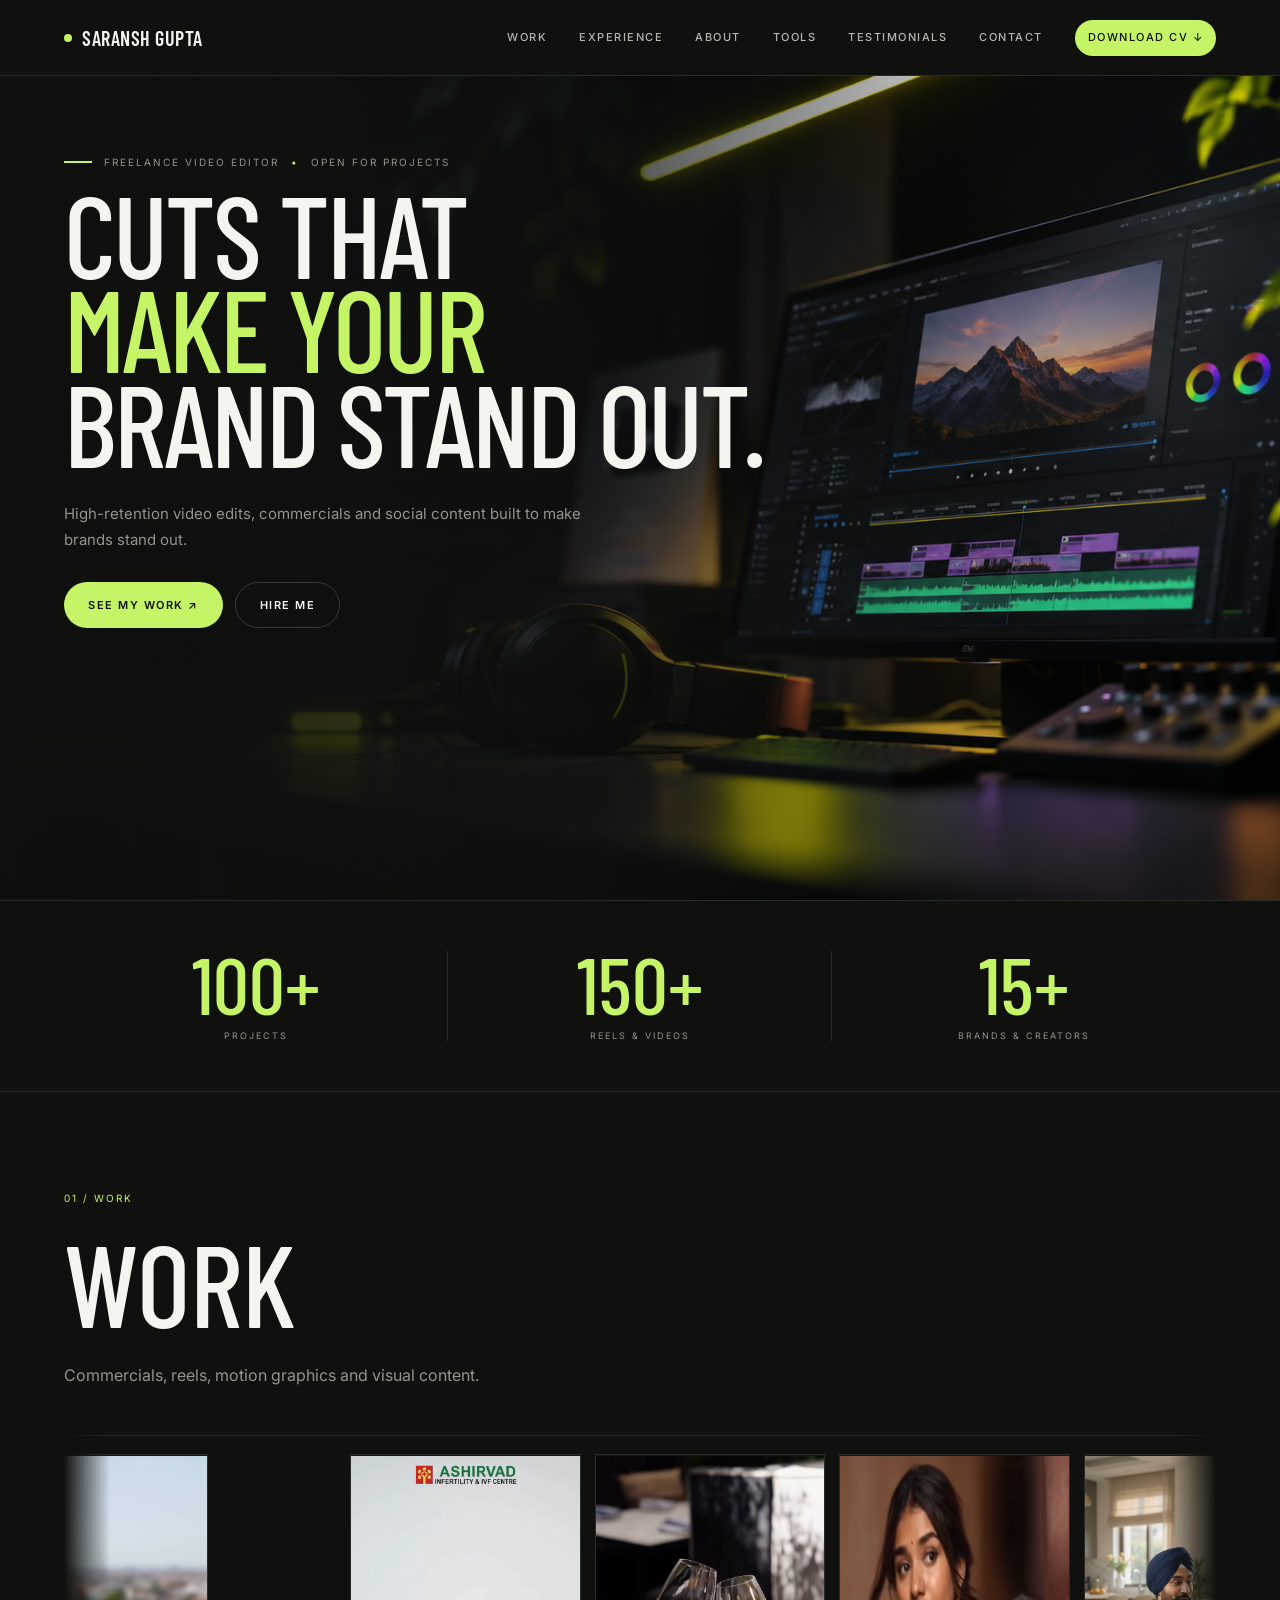
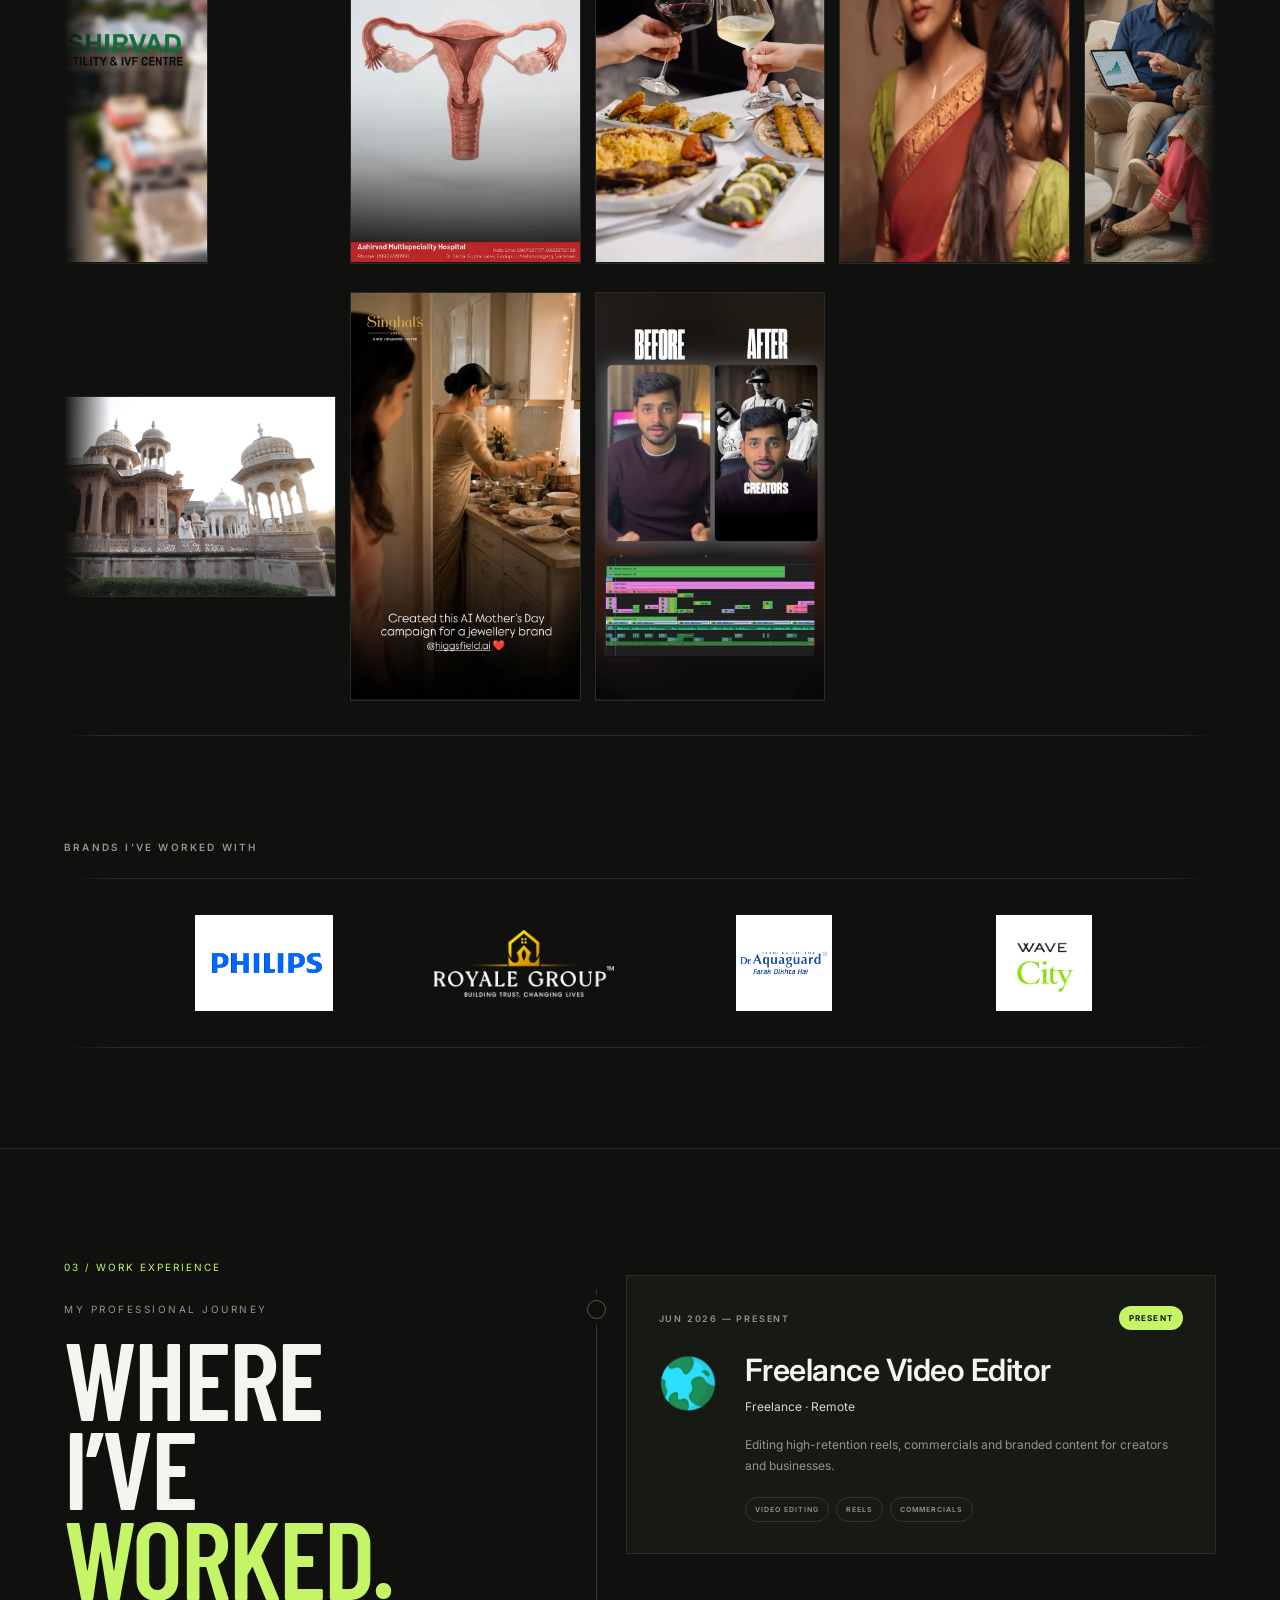
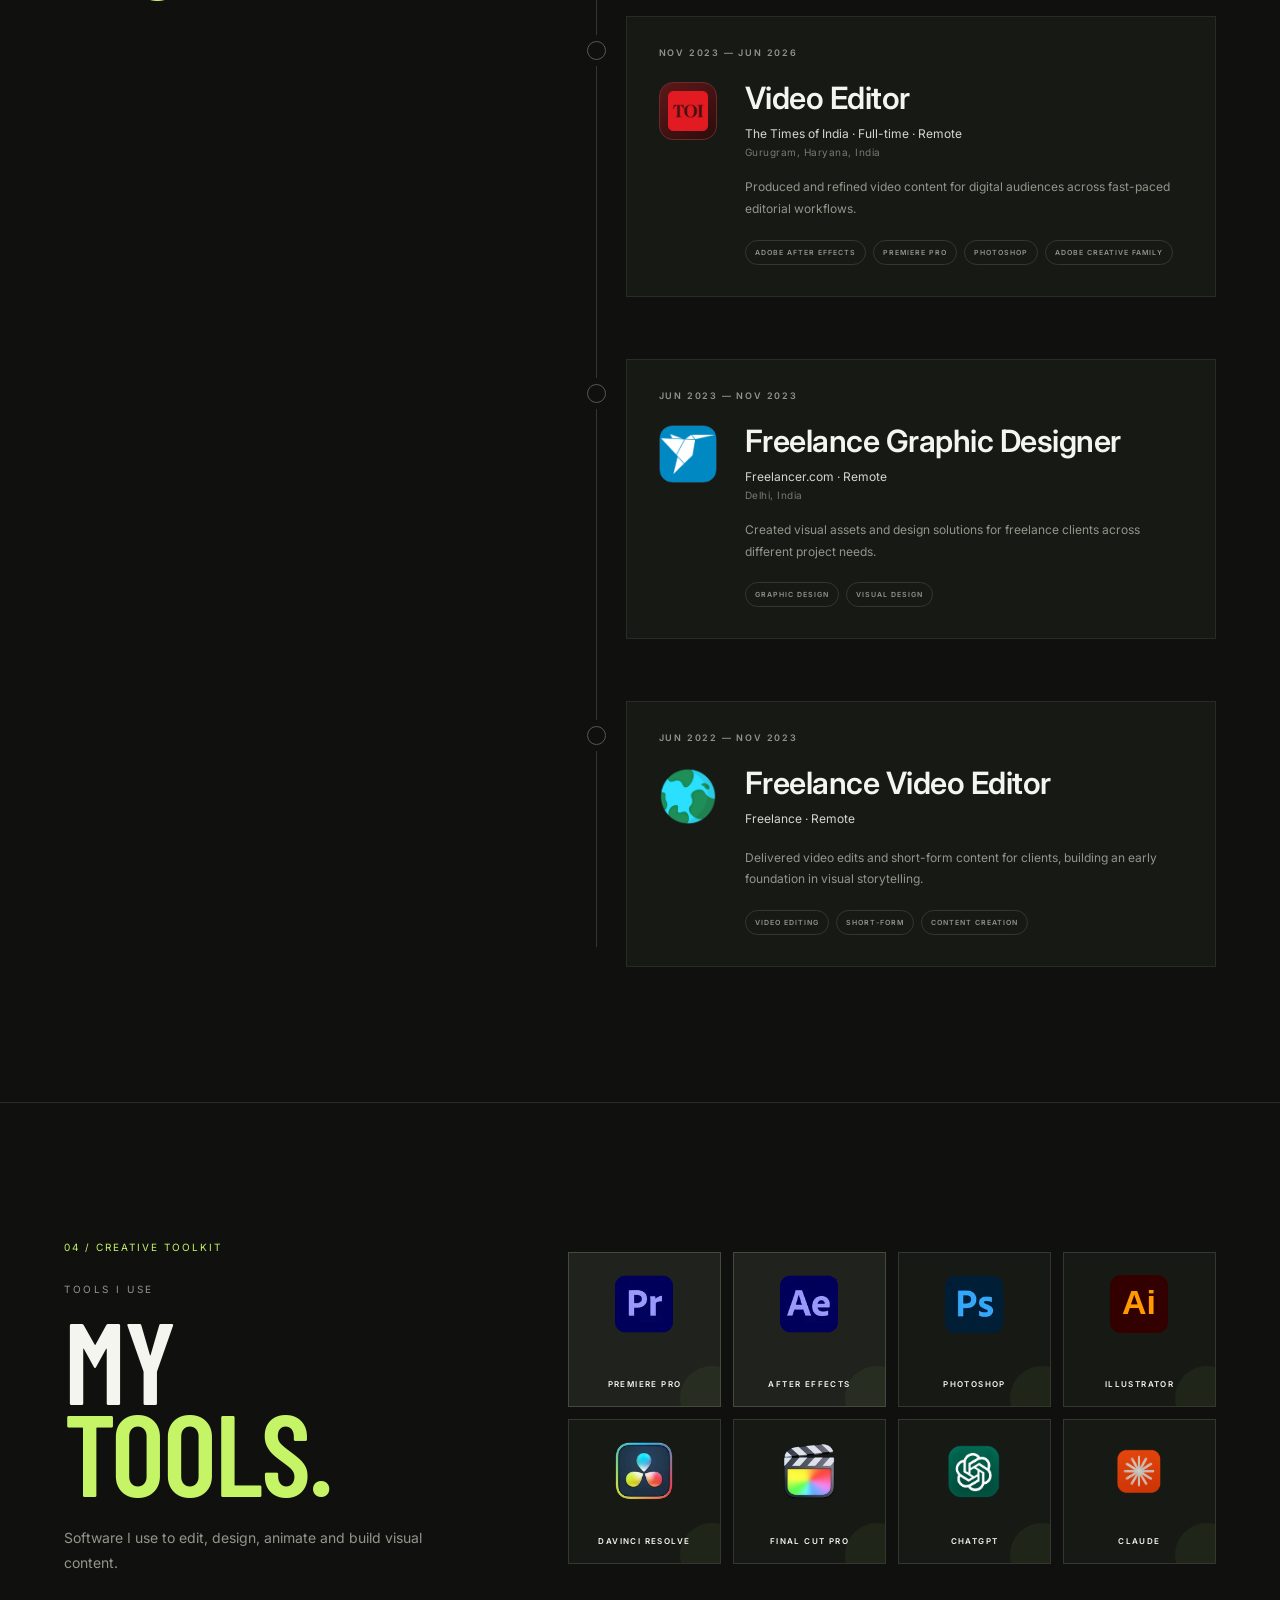
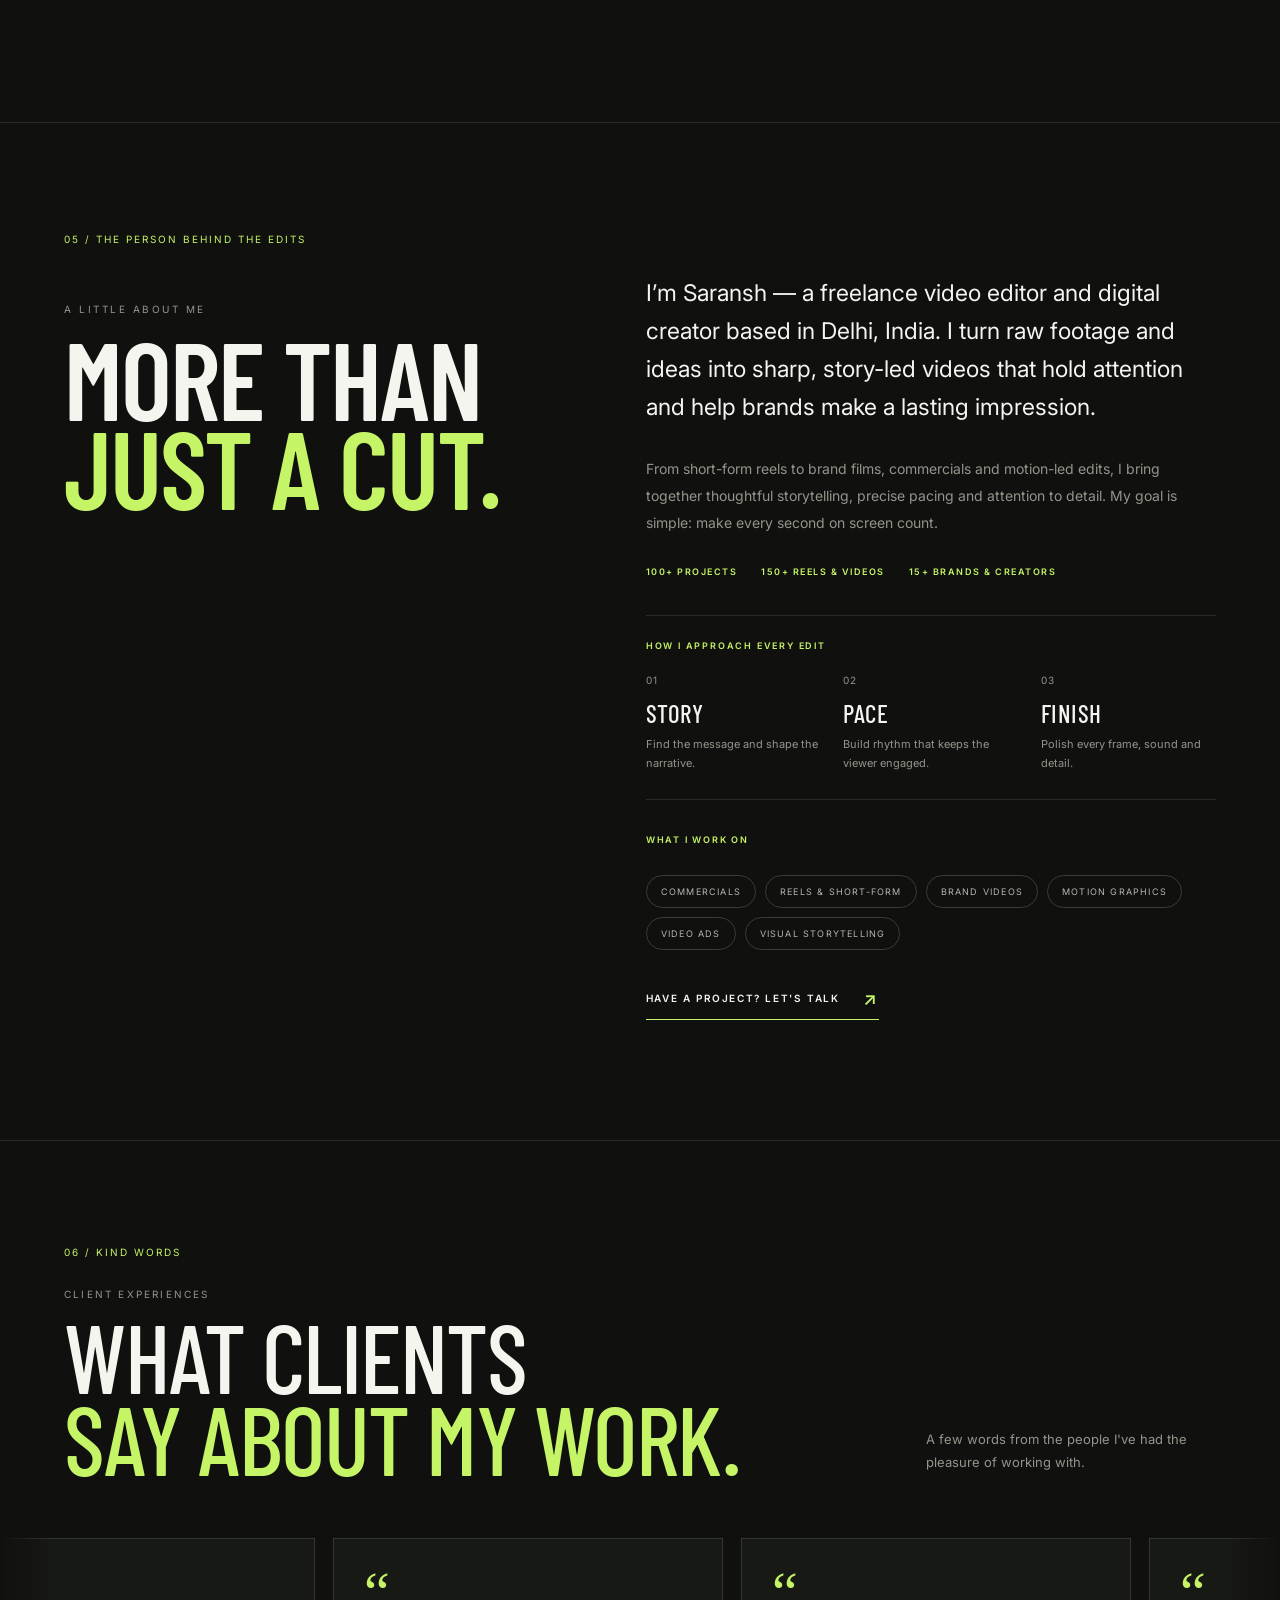
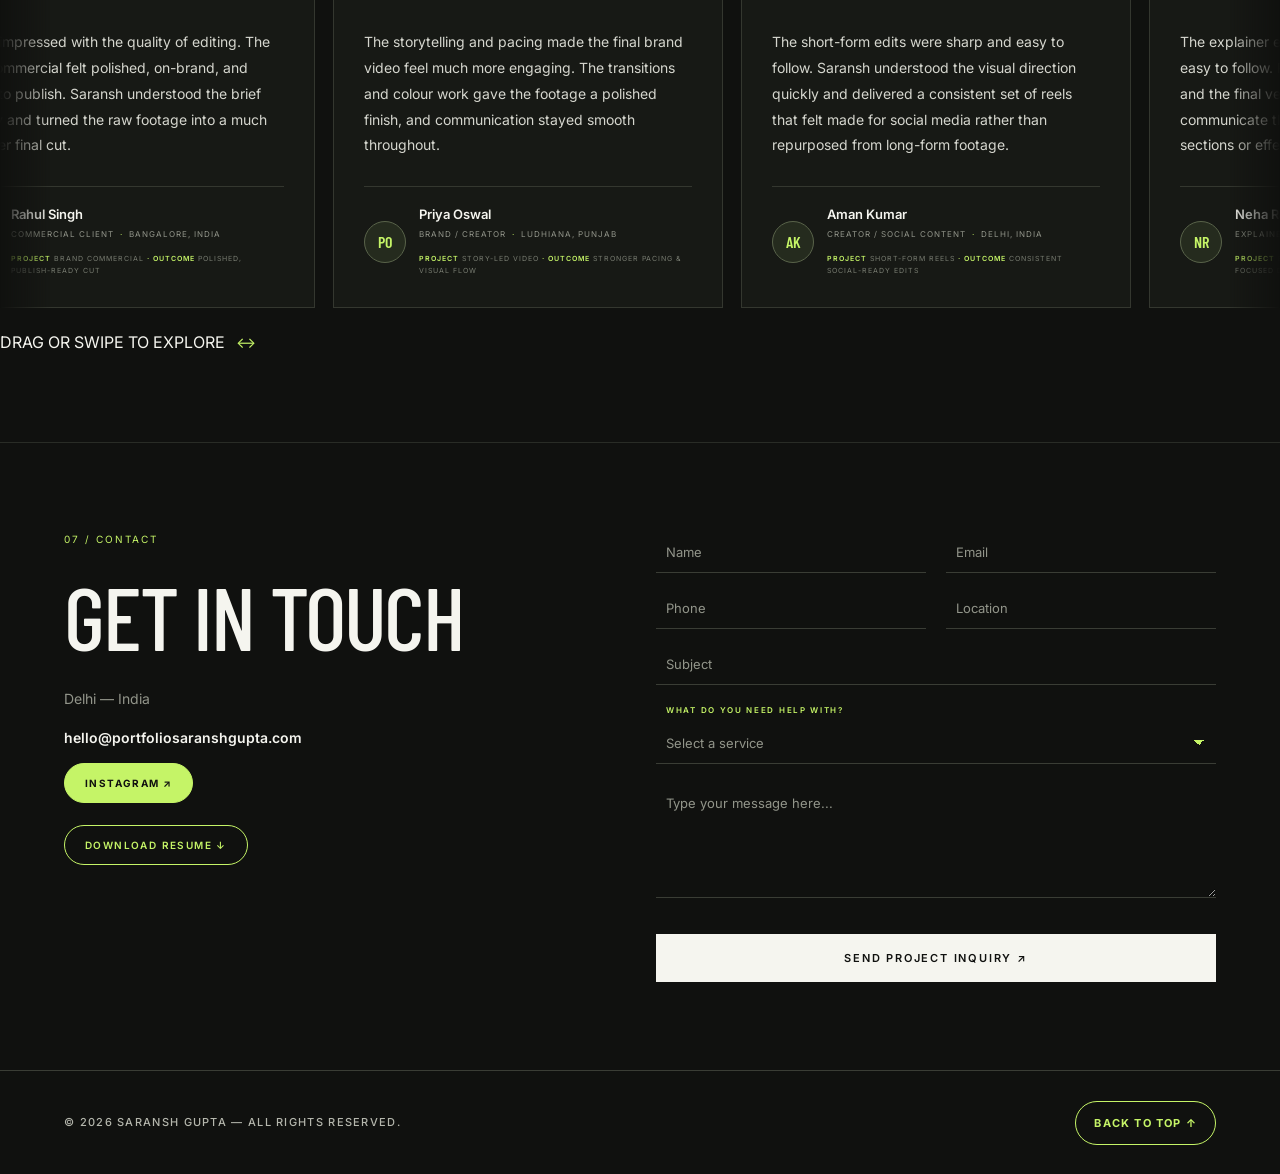
==== commit 04d34fa4: "Restore AI jewellery campaign; remove only highlighted jewellery project" ====
--- a/index.html
+++ b/index.html
@@ -135,6 +135,10 @@
                     <img src="assets/PREWEDDING.png" alt="Pre-wedding video work" loading="lazy">
                     <span class="work-play">↗</span>
                 </a>
+                <a class="work-video-card work-video-card-tall" href="https://youtube.com/shorts/1E5f1k31eZc" target="_blank" rel="noopener noreferrer" aria-label="Watch AI campaign for jewellery brand video">
+                    <img src="assets/AI Campaign for Jewellery Brand.png" alt="AI campaign for jewellery brand video work" loading="lazy">
+                    <span class="work-play">↗</span>
+                </a>
                 <a class="work-video-card work-video-card-tall" href="https://youtube.com/shorts/4Rk9aN6pnpI" target="_blank" rel="noopener noreferrer" aria-label="Watch talking head editing video">
                     <img src="assets/talking head editing.png" alt="Talking head editing video work" loading="lazy">
                     <span class="work-play">↗</span>
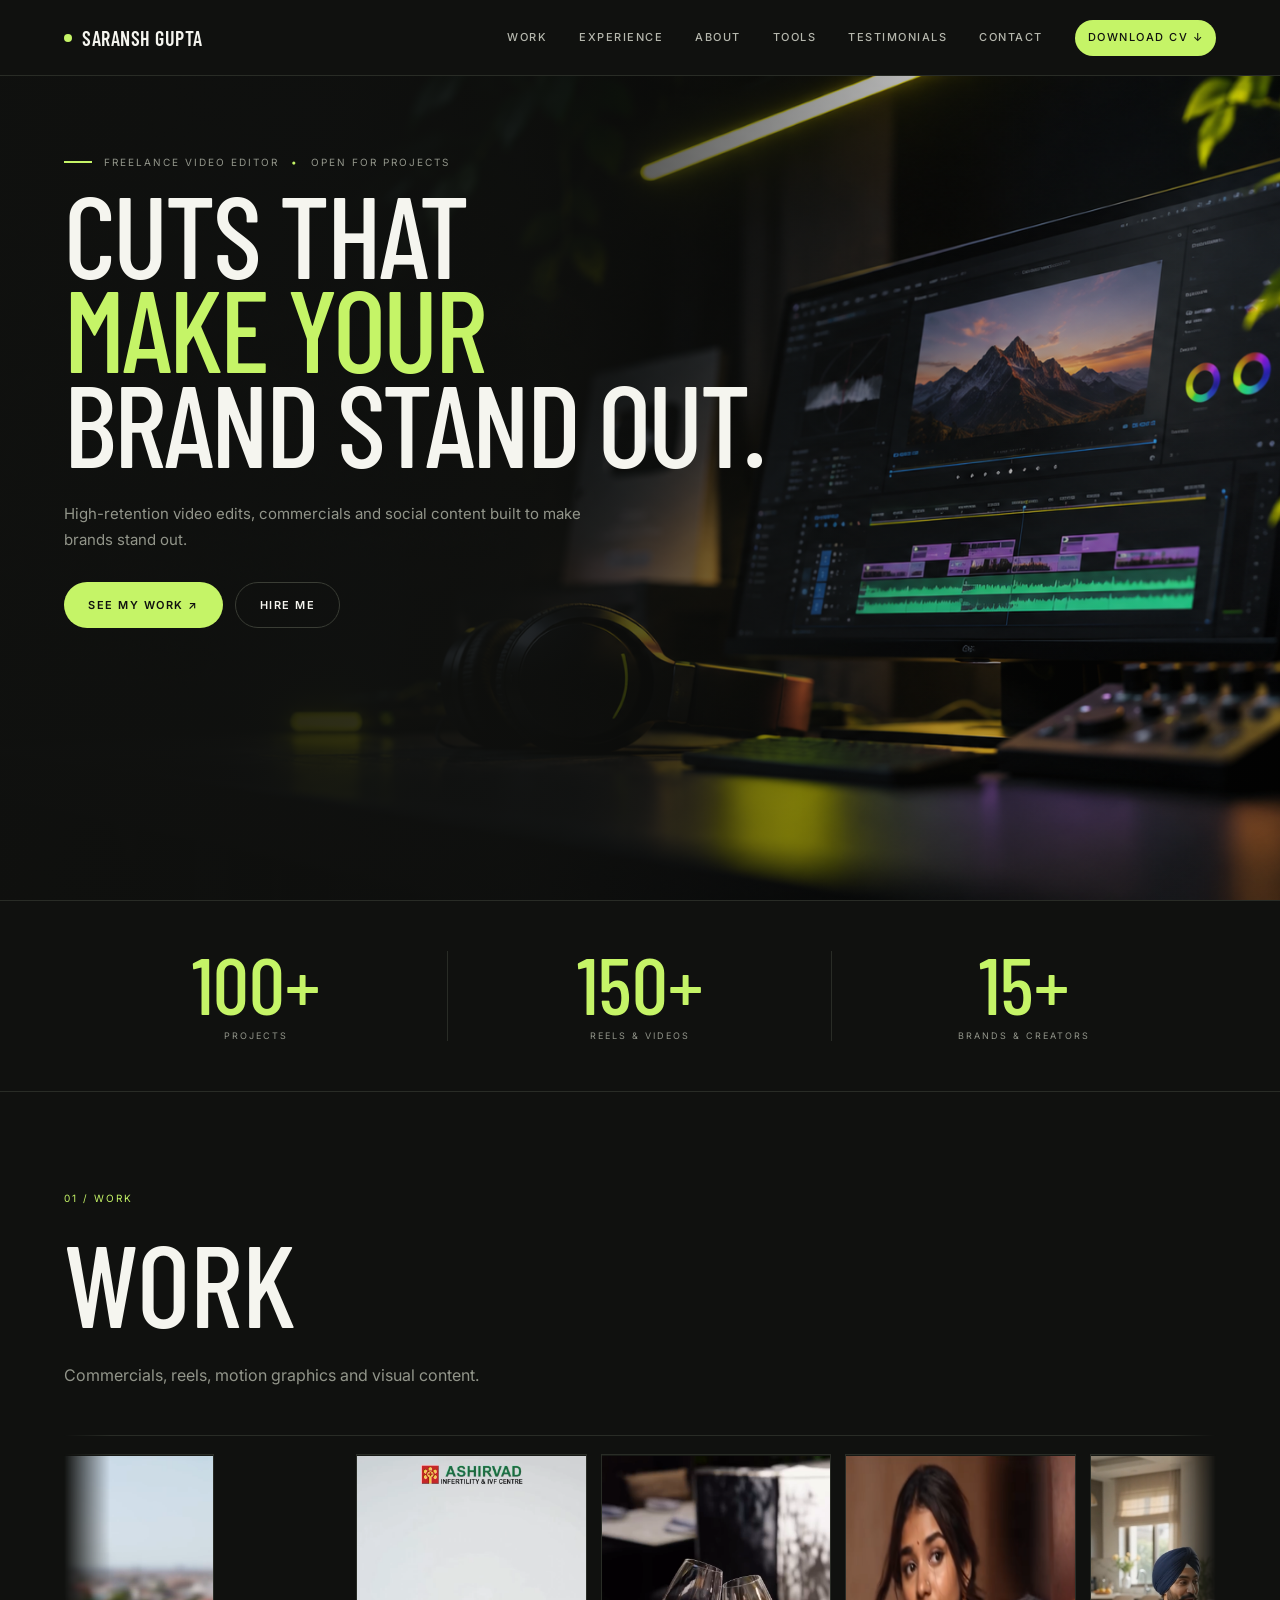
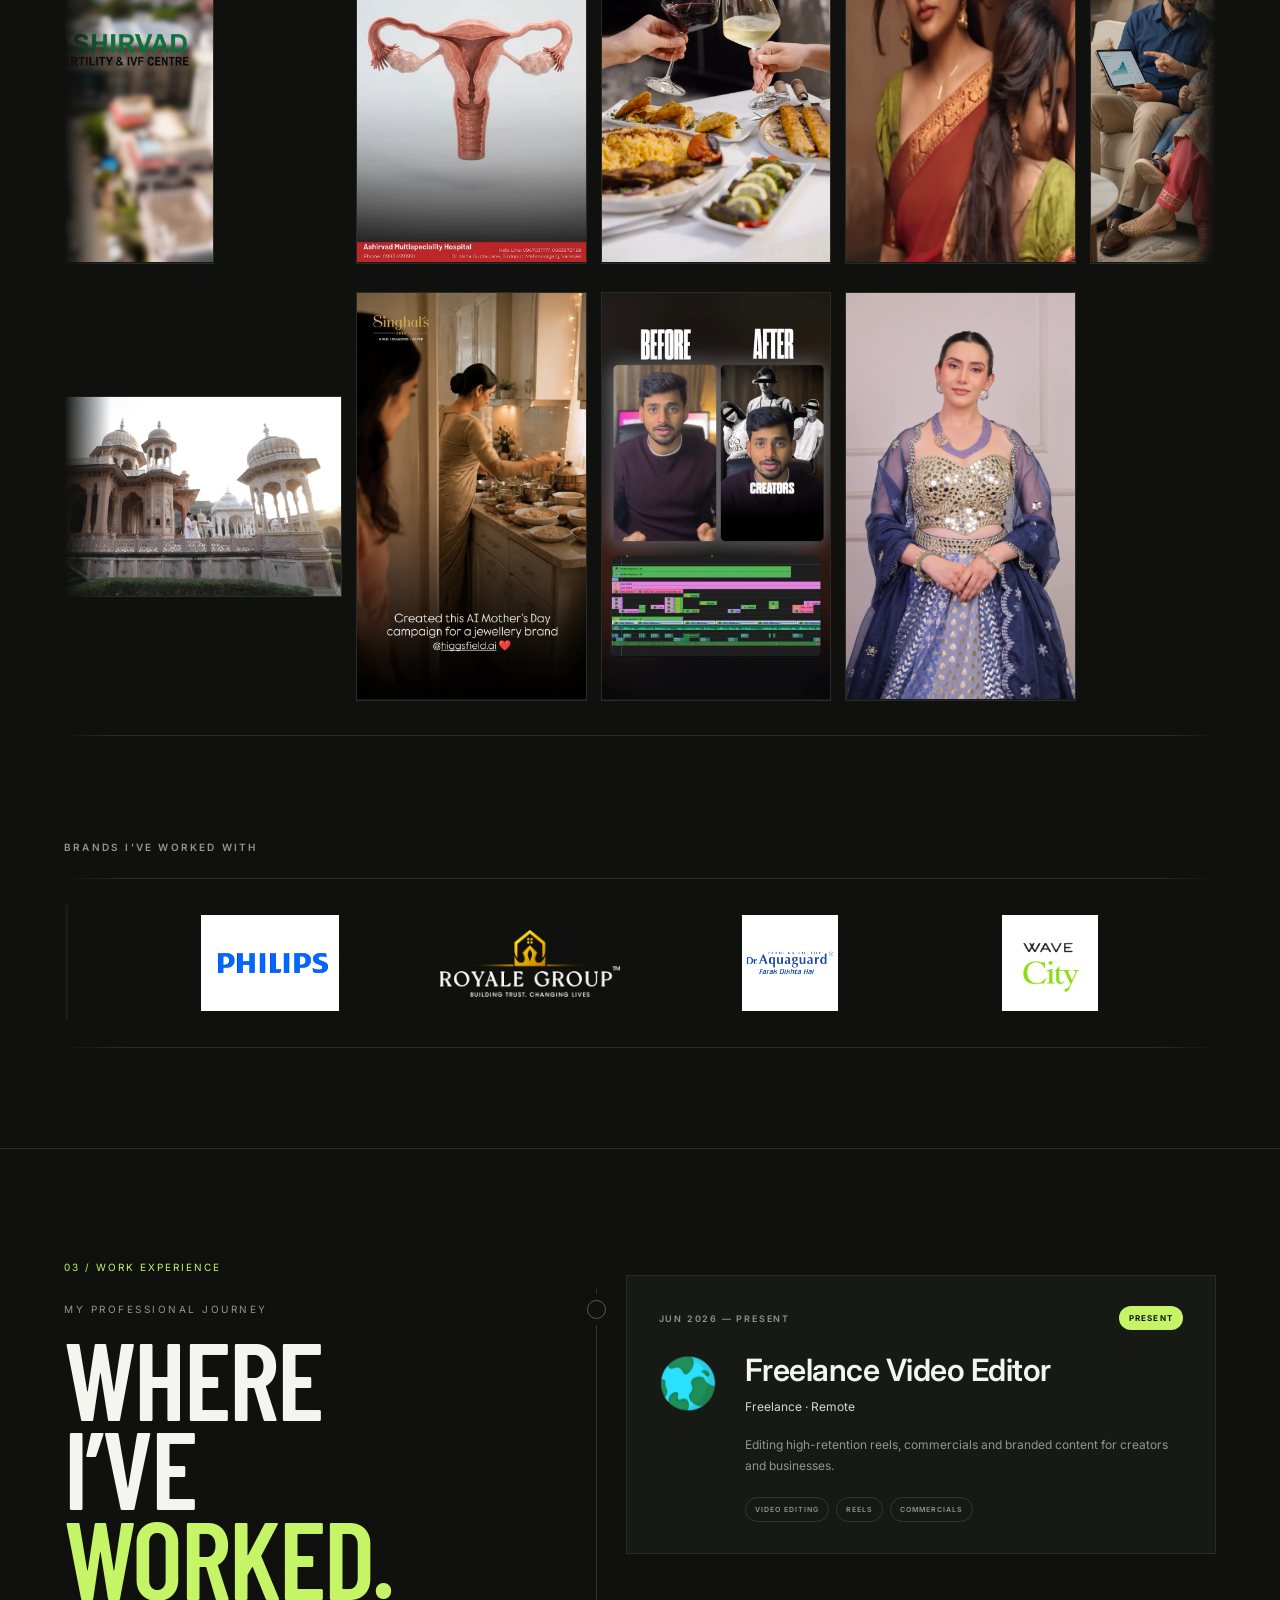
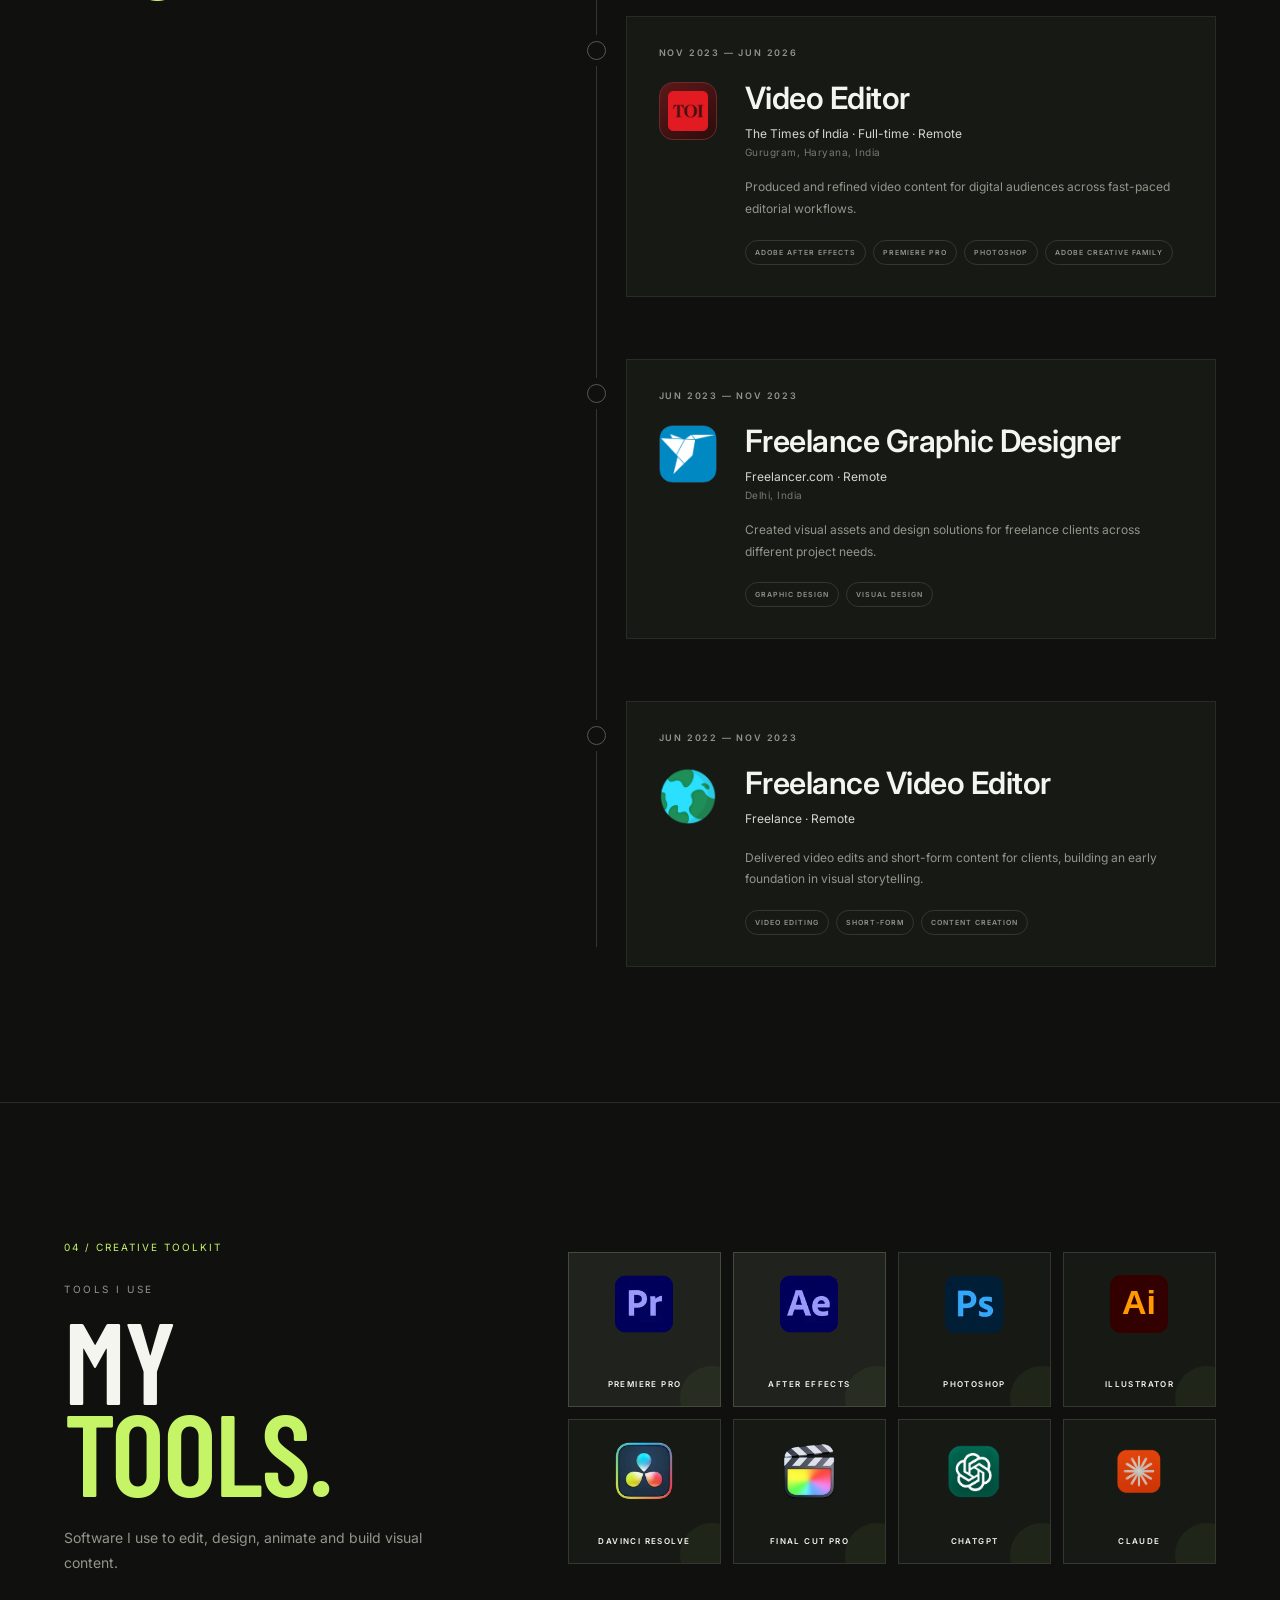
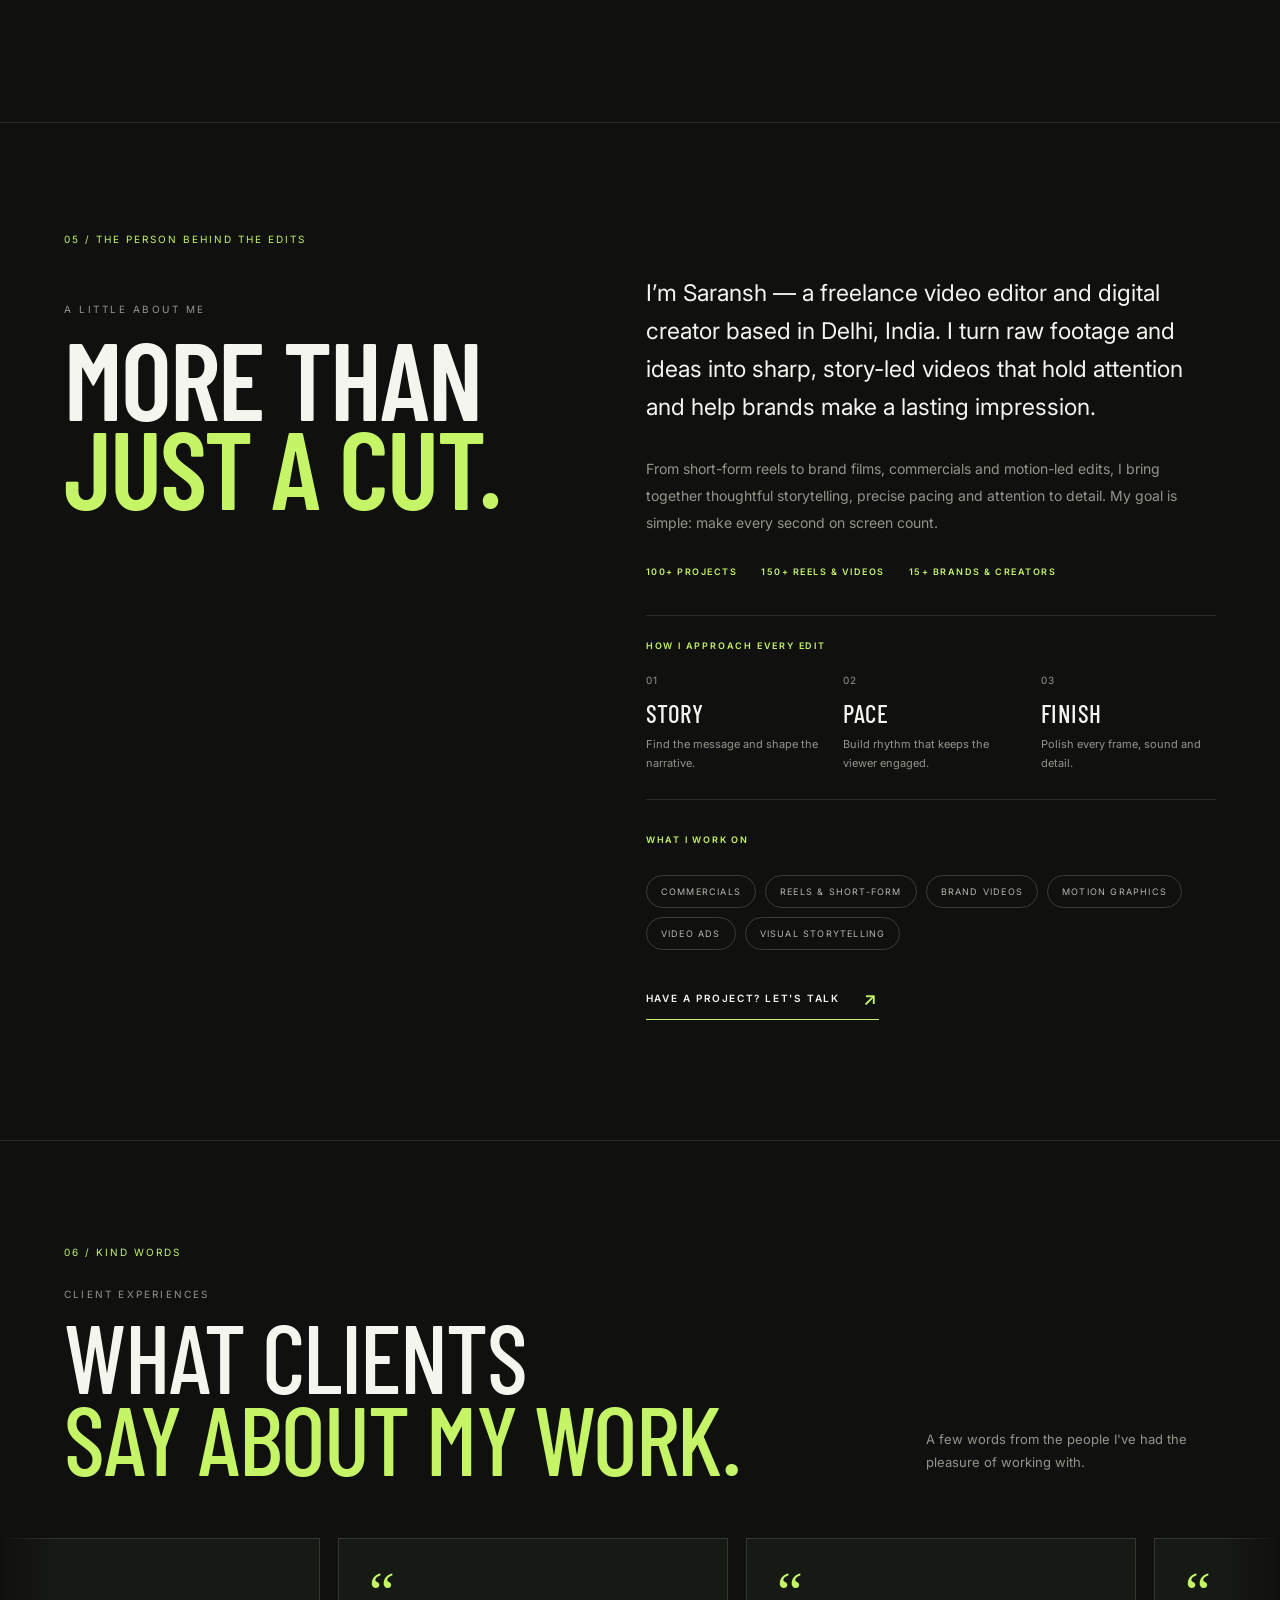
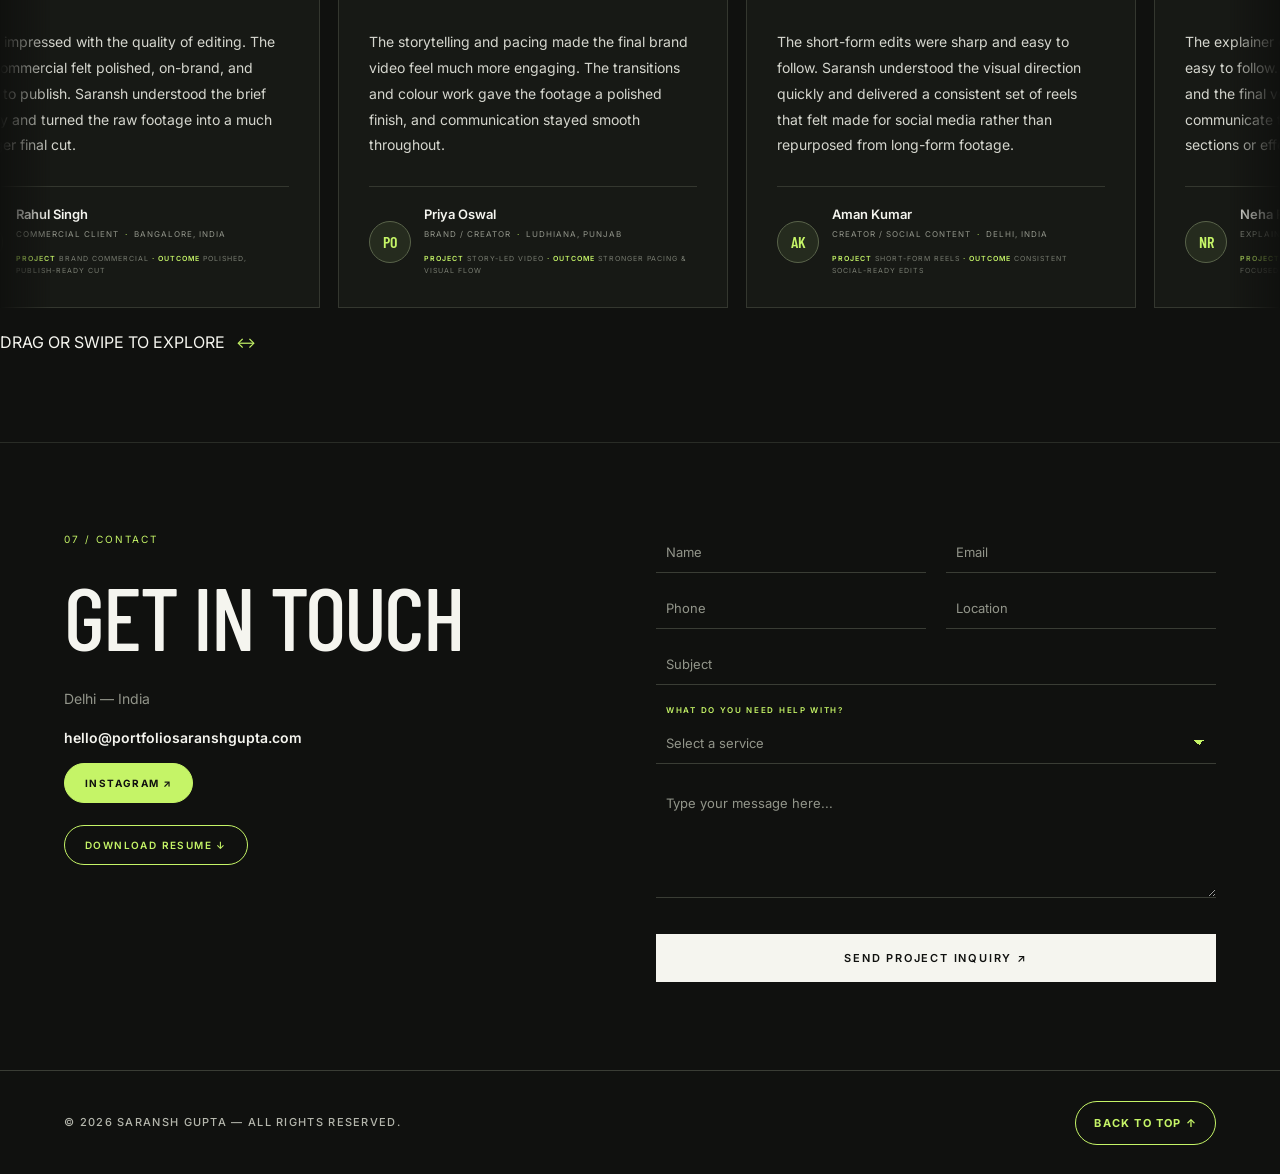
==== commit eb25882b: "Add cinematic speed ramp work video" ====
--- a/index.html
+++ b/index.html
@@ -143,6 +143,10 @@
                     <img src="assets/talking head editing.png" alt="Talking head editing video work" loading="lazy">
                     <span class="work-play">↗</span>
                 </a>
+                <a class="work-video-card work-video-card-tall" href="https://youtube.com/shorts/PqGZxlUOOaE" target="_blank" rel="noopener noreferrer" aria-label="Watch cinematic speed ramp edit">
+                    <img src="assets/Cinematic Speed Ramp Edit.png" alt="Cinematic speed ramp edit work" loading="lazy">
+                    <span class="work-play">↗</span>
+                </a>
             </div>
         </div>
     </div>
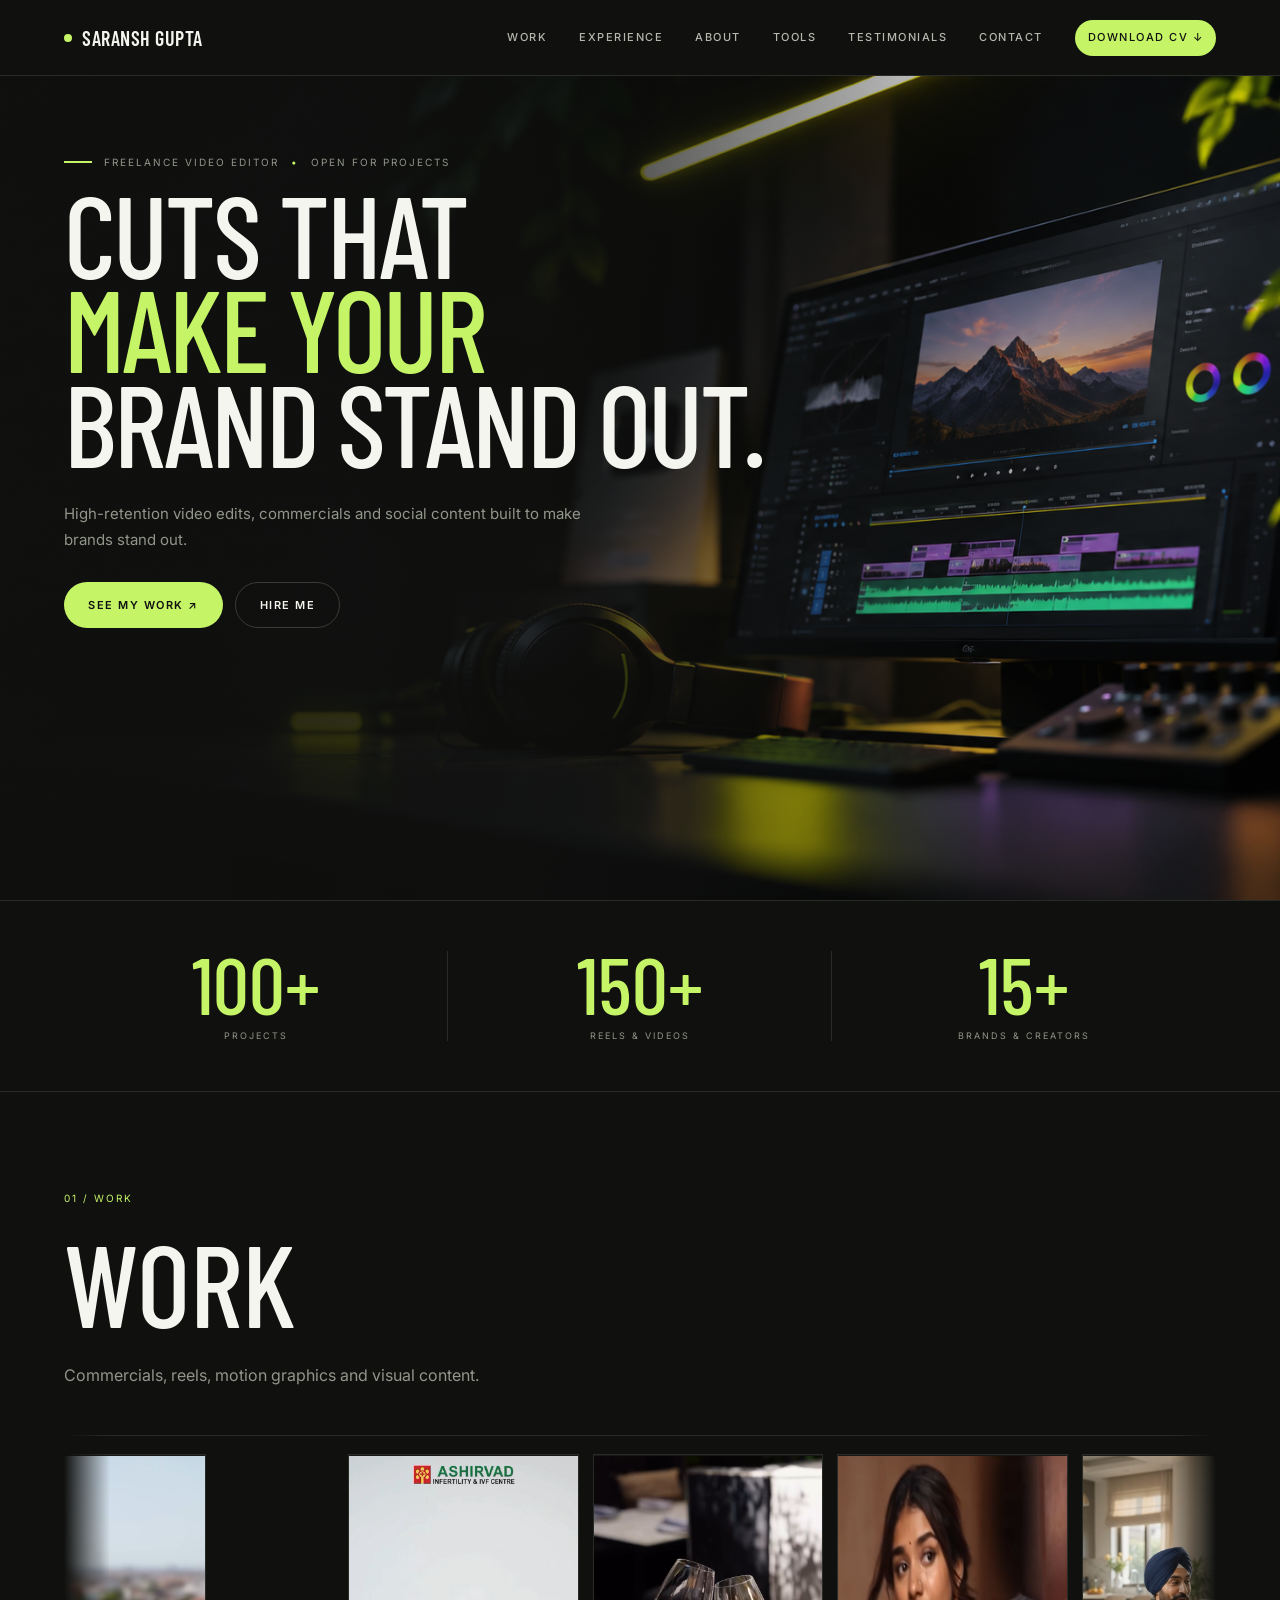
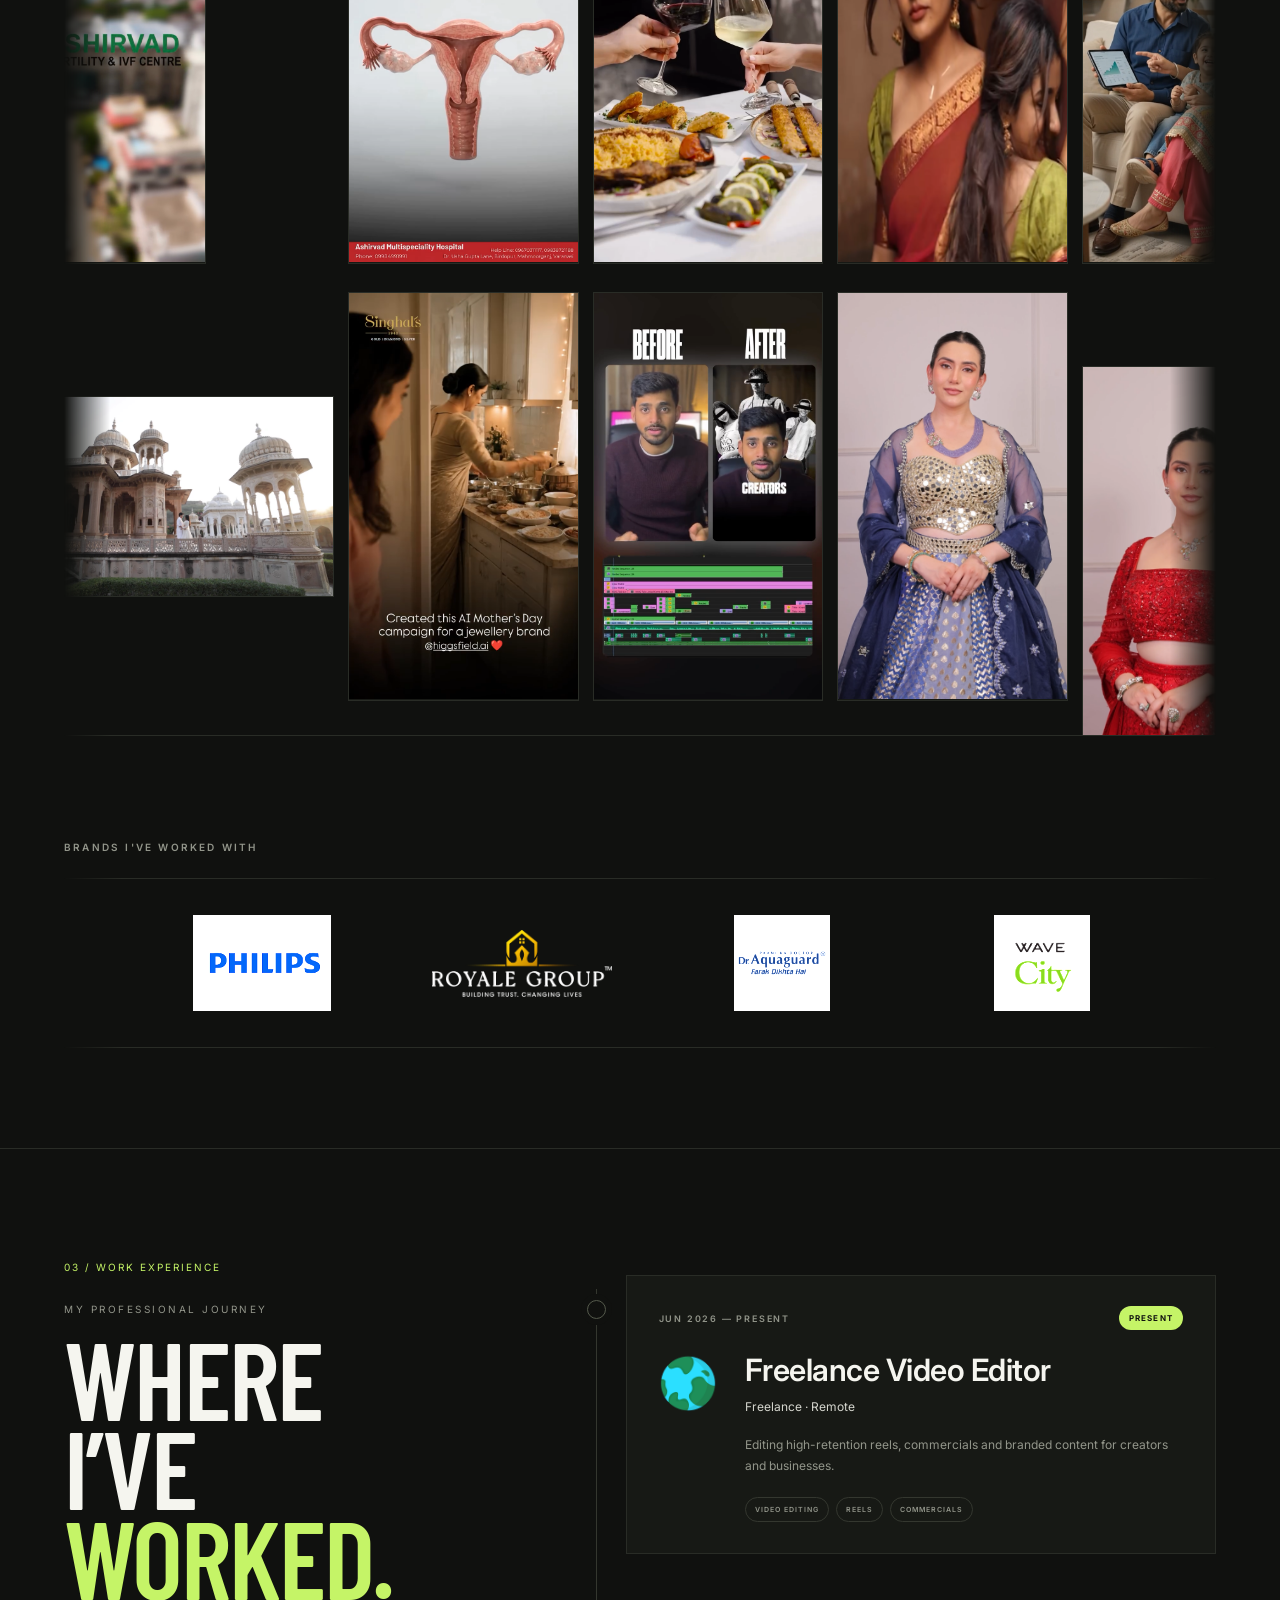
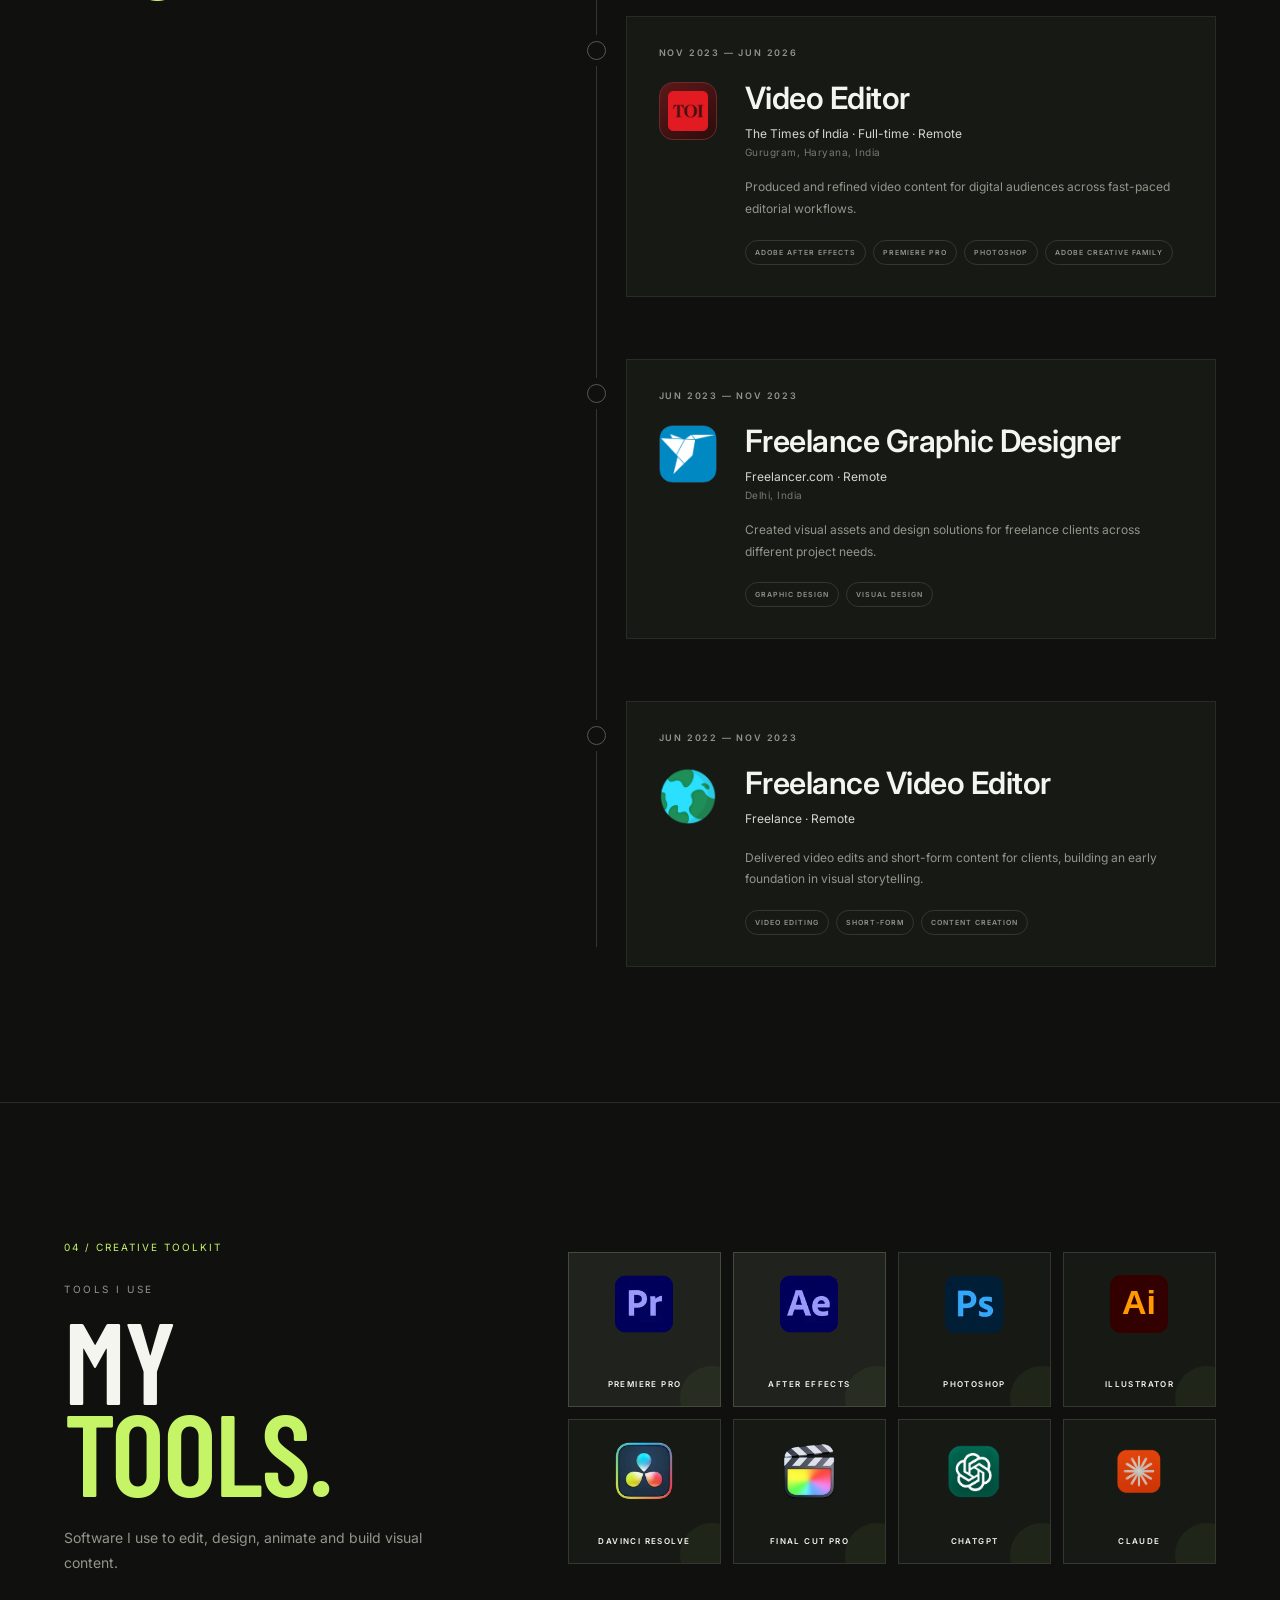
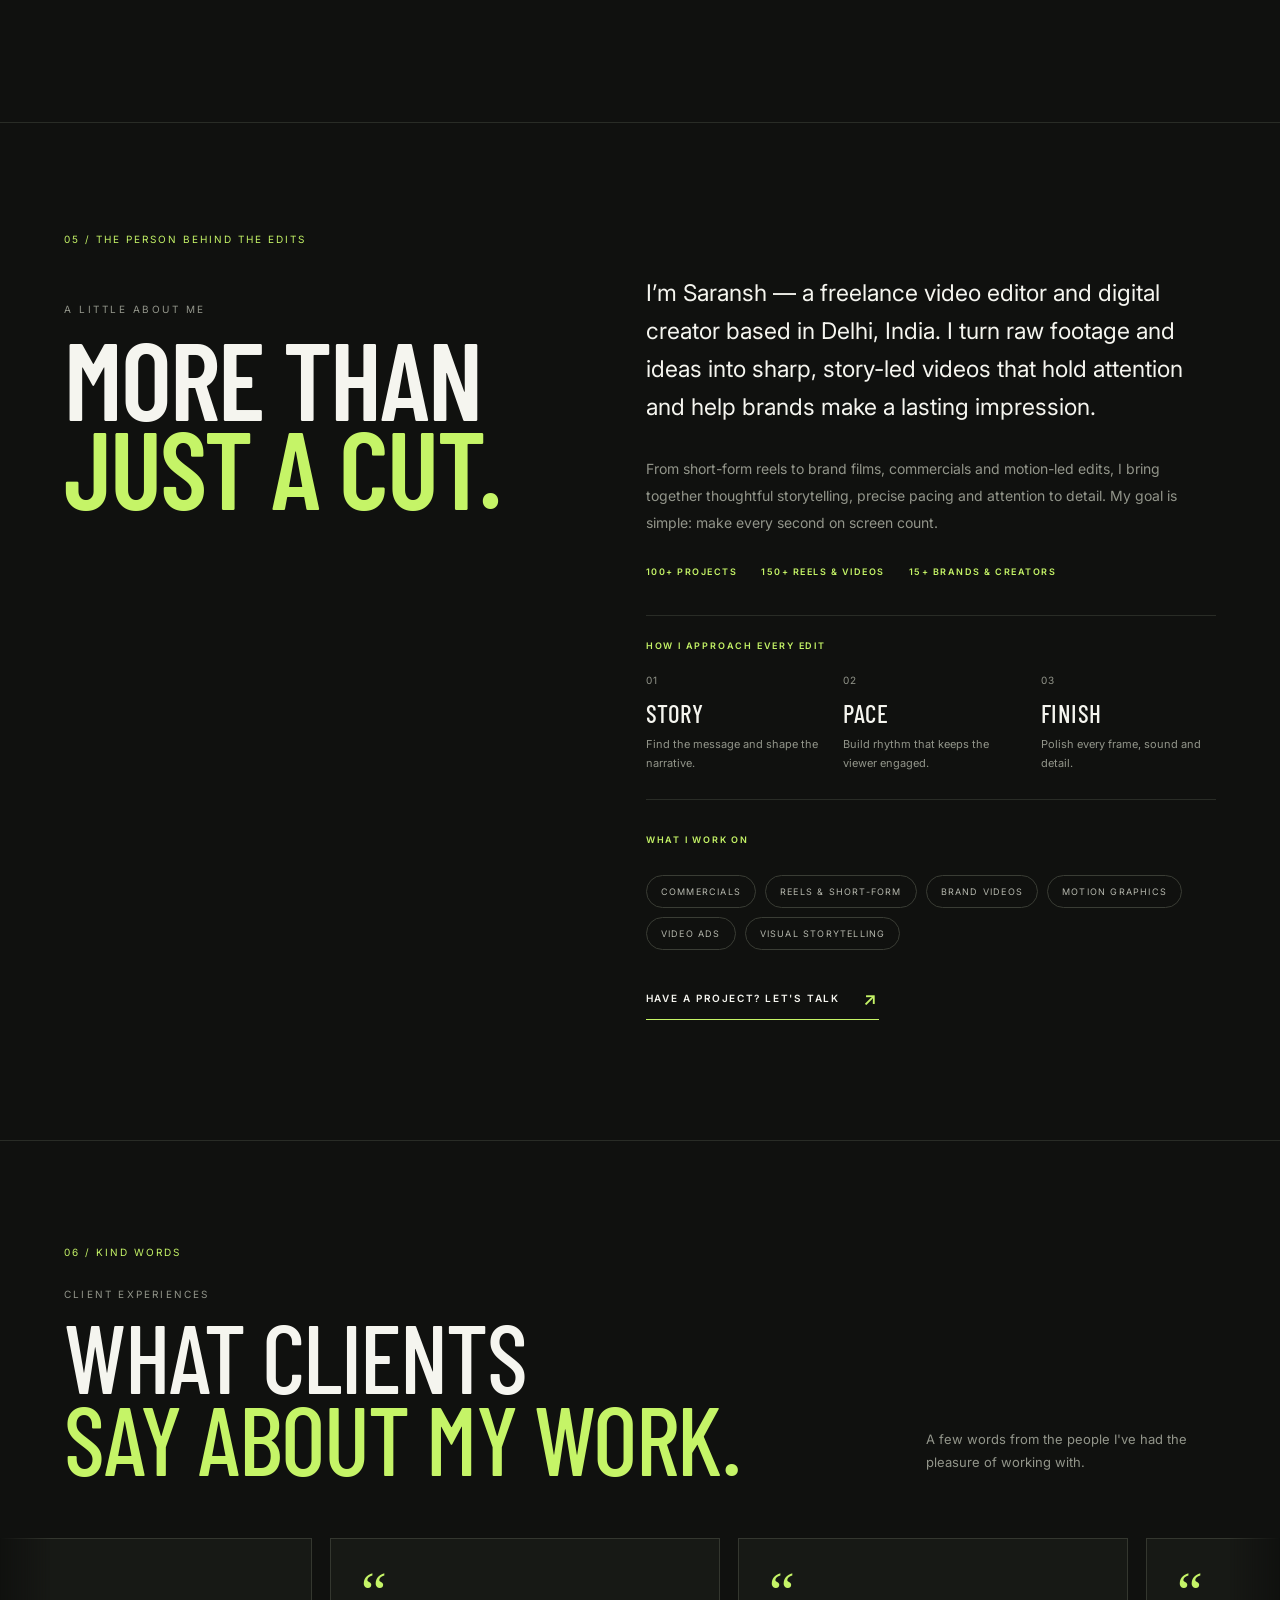
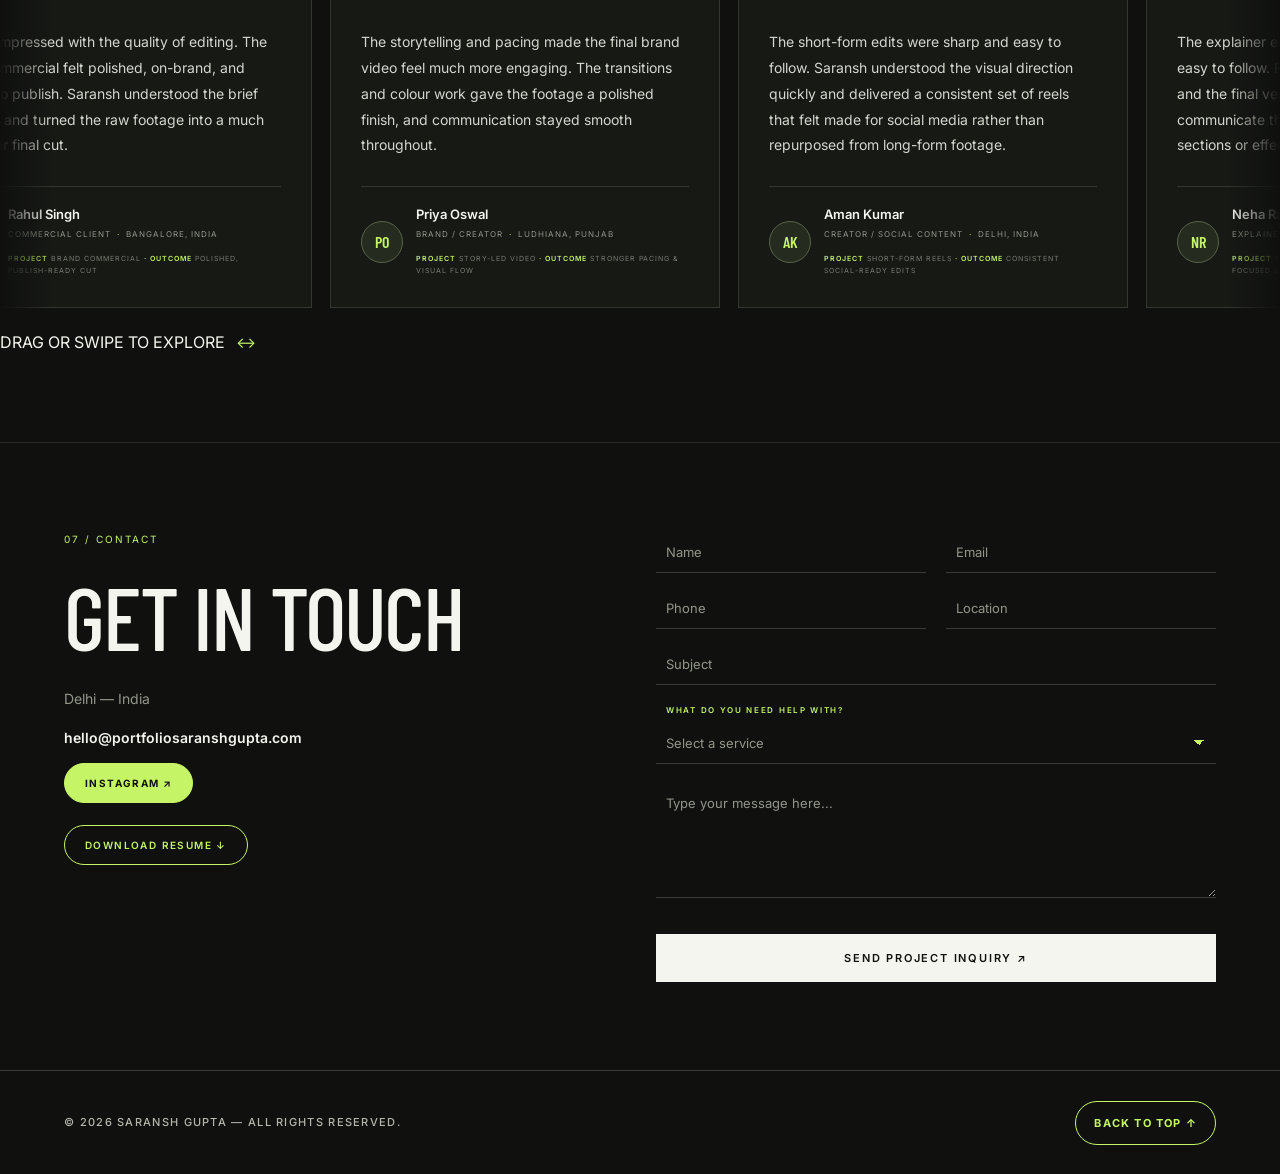
==== commit d8b67ccf: "Add second cinematic speed ramp video" ====
--- a/index.html
+++ b/index.html
@@ -147,6 +147,10 @@
                     <img src="assets/Cinematic Speed Ramp Edit.png" alt="Cinematic speed ramp edit work" loading="lazy">
                     <span class="work-play">↗</span>
                 </a>
+                <a class="work-video-card work-video-card-tall" href="https://youtube.com/shorts/xVn6d5S9XJE" target="_blank" rel="noopener noreferrer" aria-label="Watch cinematic speed ramp edit 2">
+                    <img src="assets/Cinematic Speed Ramp Edit 2.png" alt="Cinematic speed ramp edit 2 work" loading="lazy">
+                    <span class="work-play">↗</span>
+                </a>
             </div>
         </div>
     </div>
--- a/style.css
+++ b/style.css
@@ -2466,7 +2466,8 @@
 .work-video-card:nth-child(6) { grid-column: 1; grid-row: 2; }
 .work-video-card:nth-child(7) { grid-column: 2; grid-row: 2; }
 .work-video-card:nth-child(8) { grid-column: 3; grid-row: 2; }
-.work-video-card:nth-child(9) { grid-column: 4 / span 2; grid-row: 2; }
+.work-video-card:nth-child(9) { grid-column: 4; grid-row: 2; }
+.work-video-card:nth-child(10) { grid-column: 5; grid-row: 2; }
 
 .work-video-card:hover,
 .work-video-card:nth-child(even):hover {
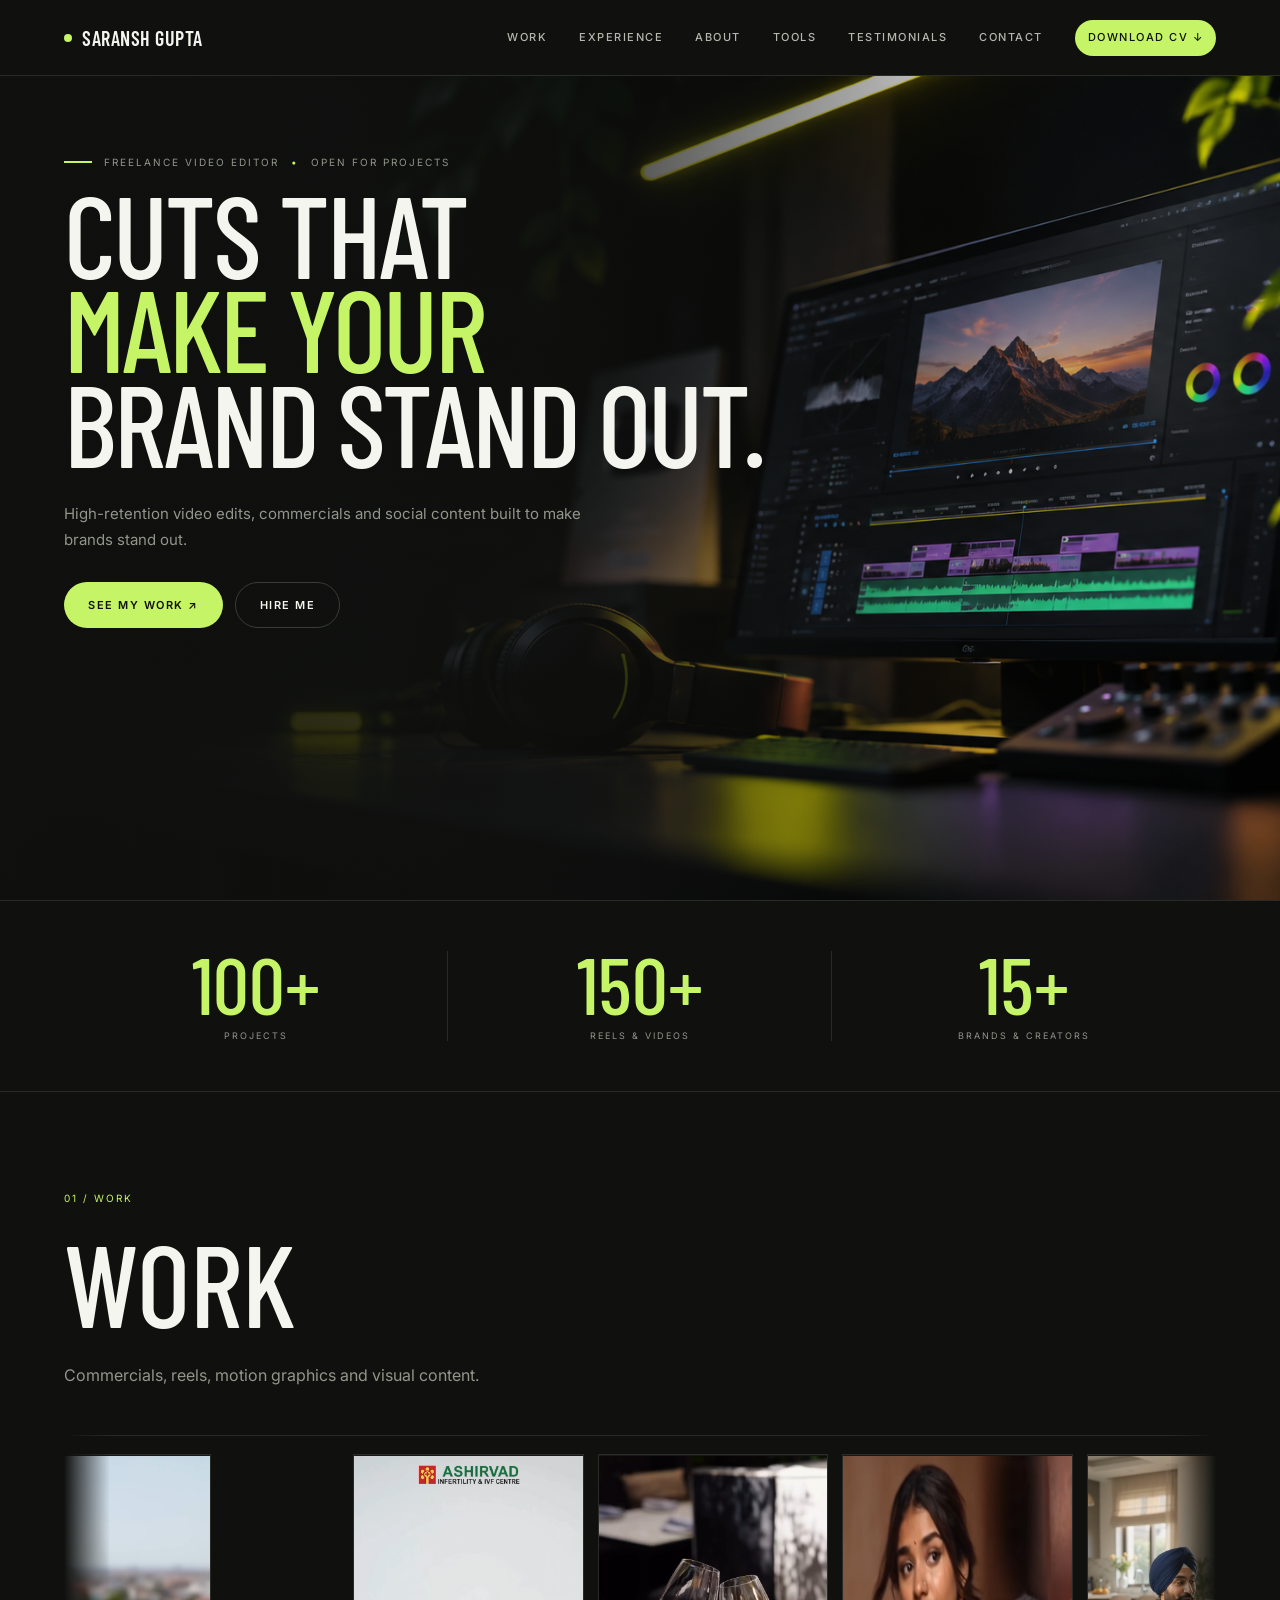
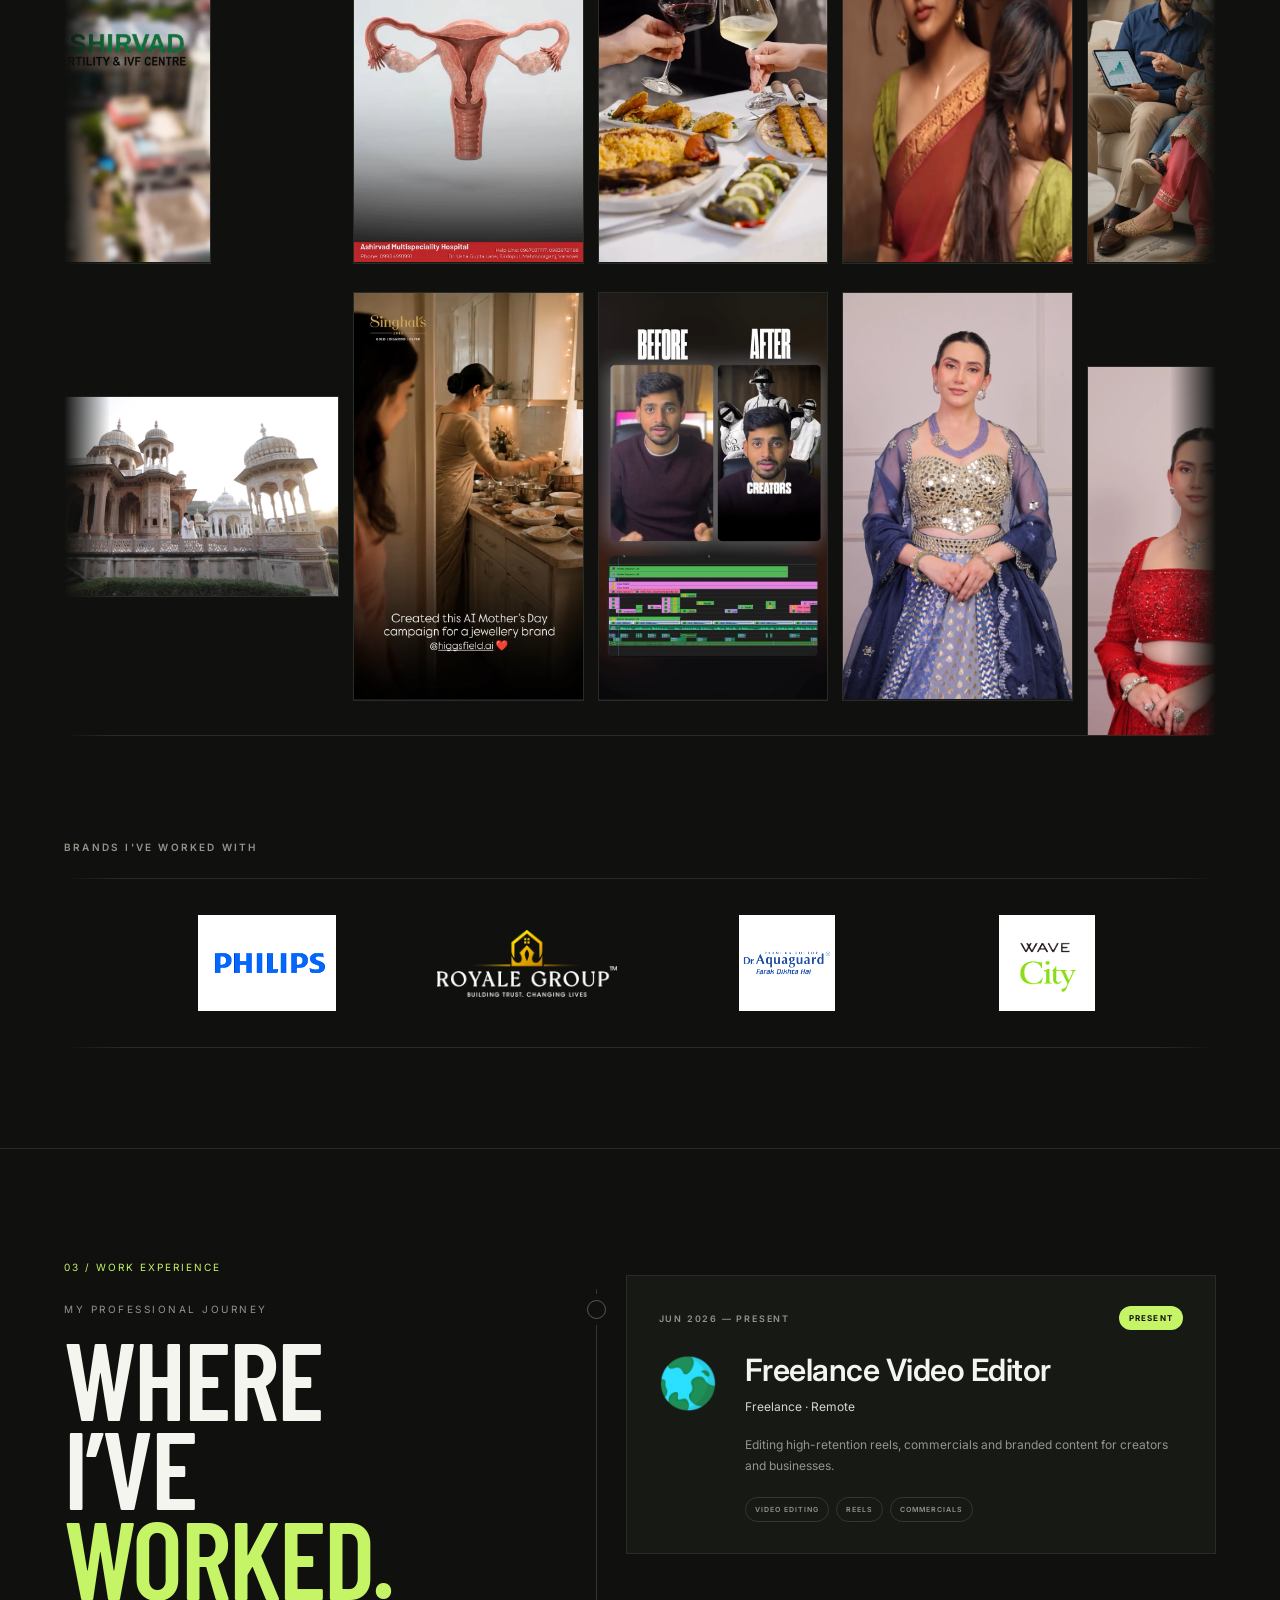
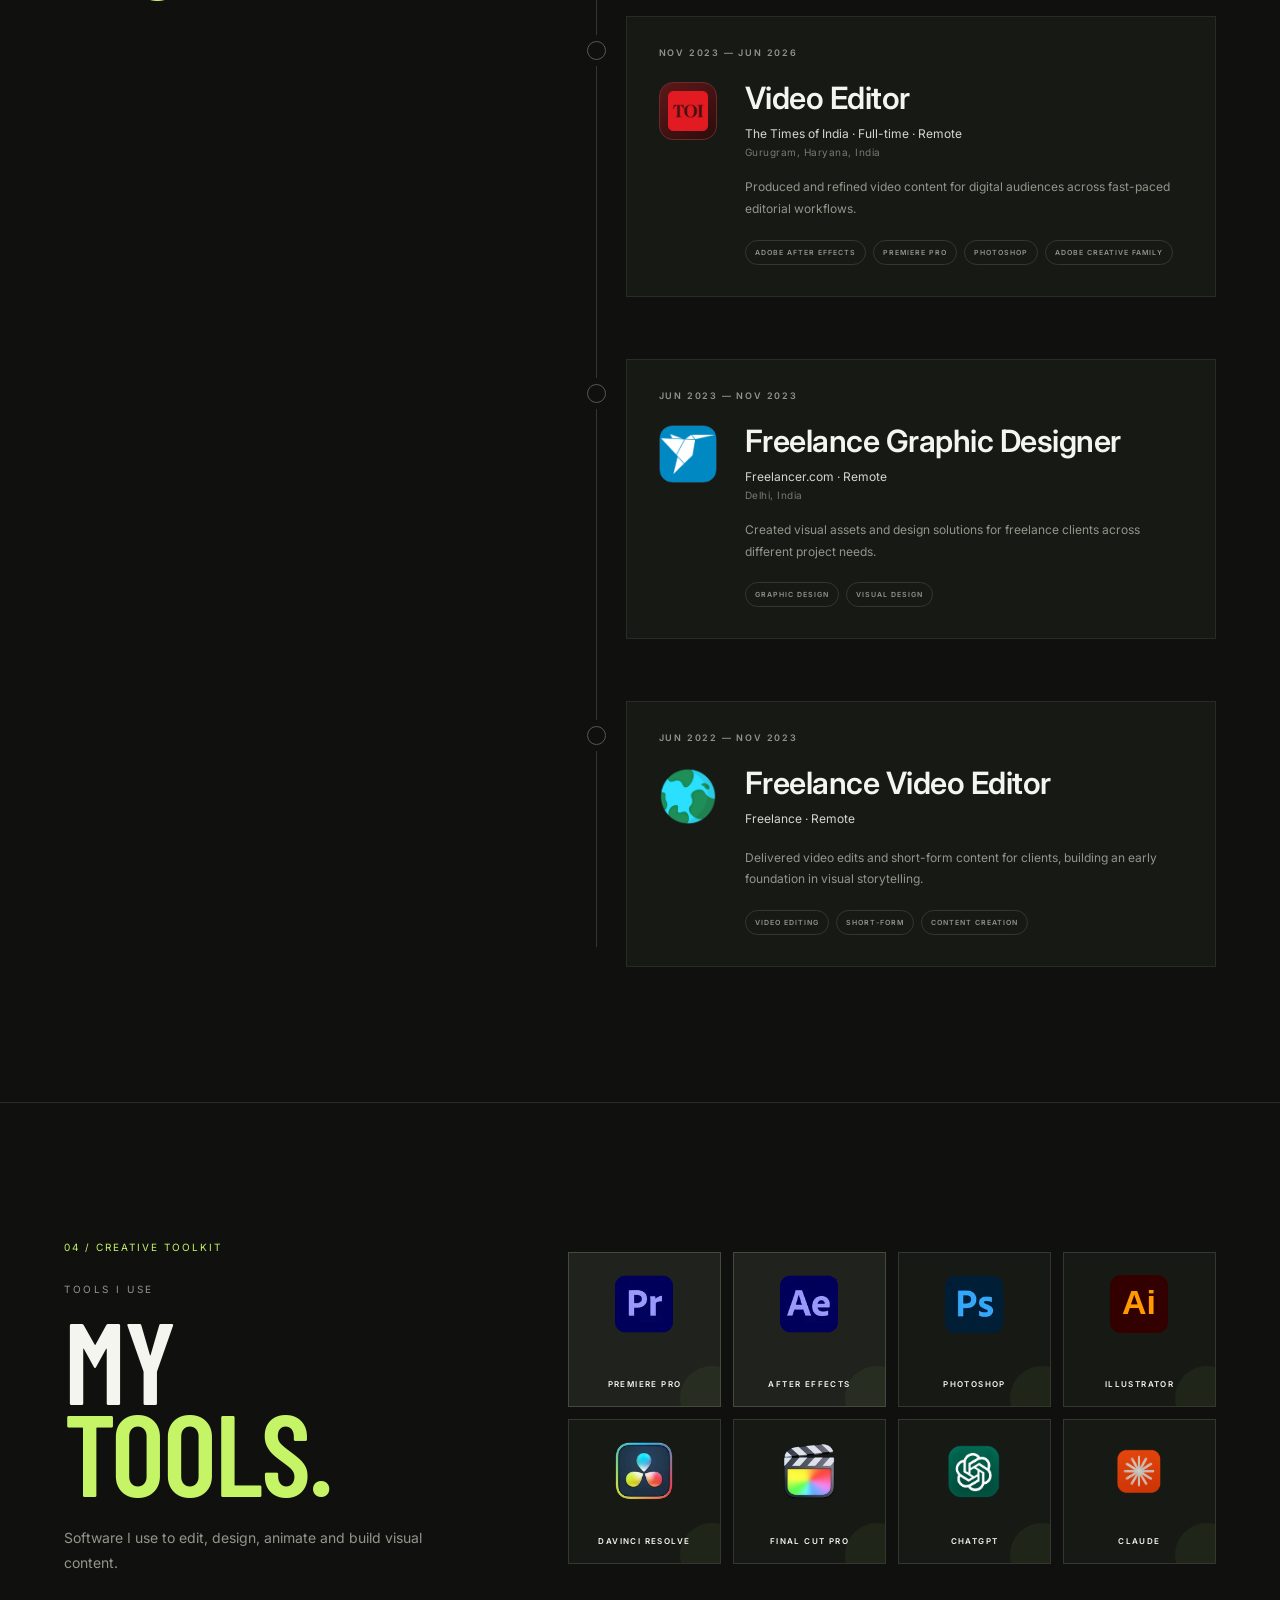
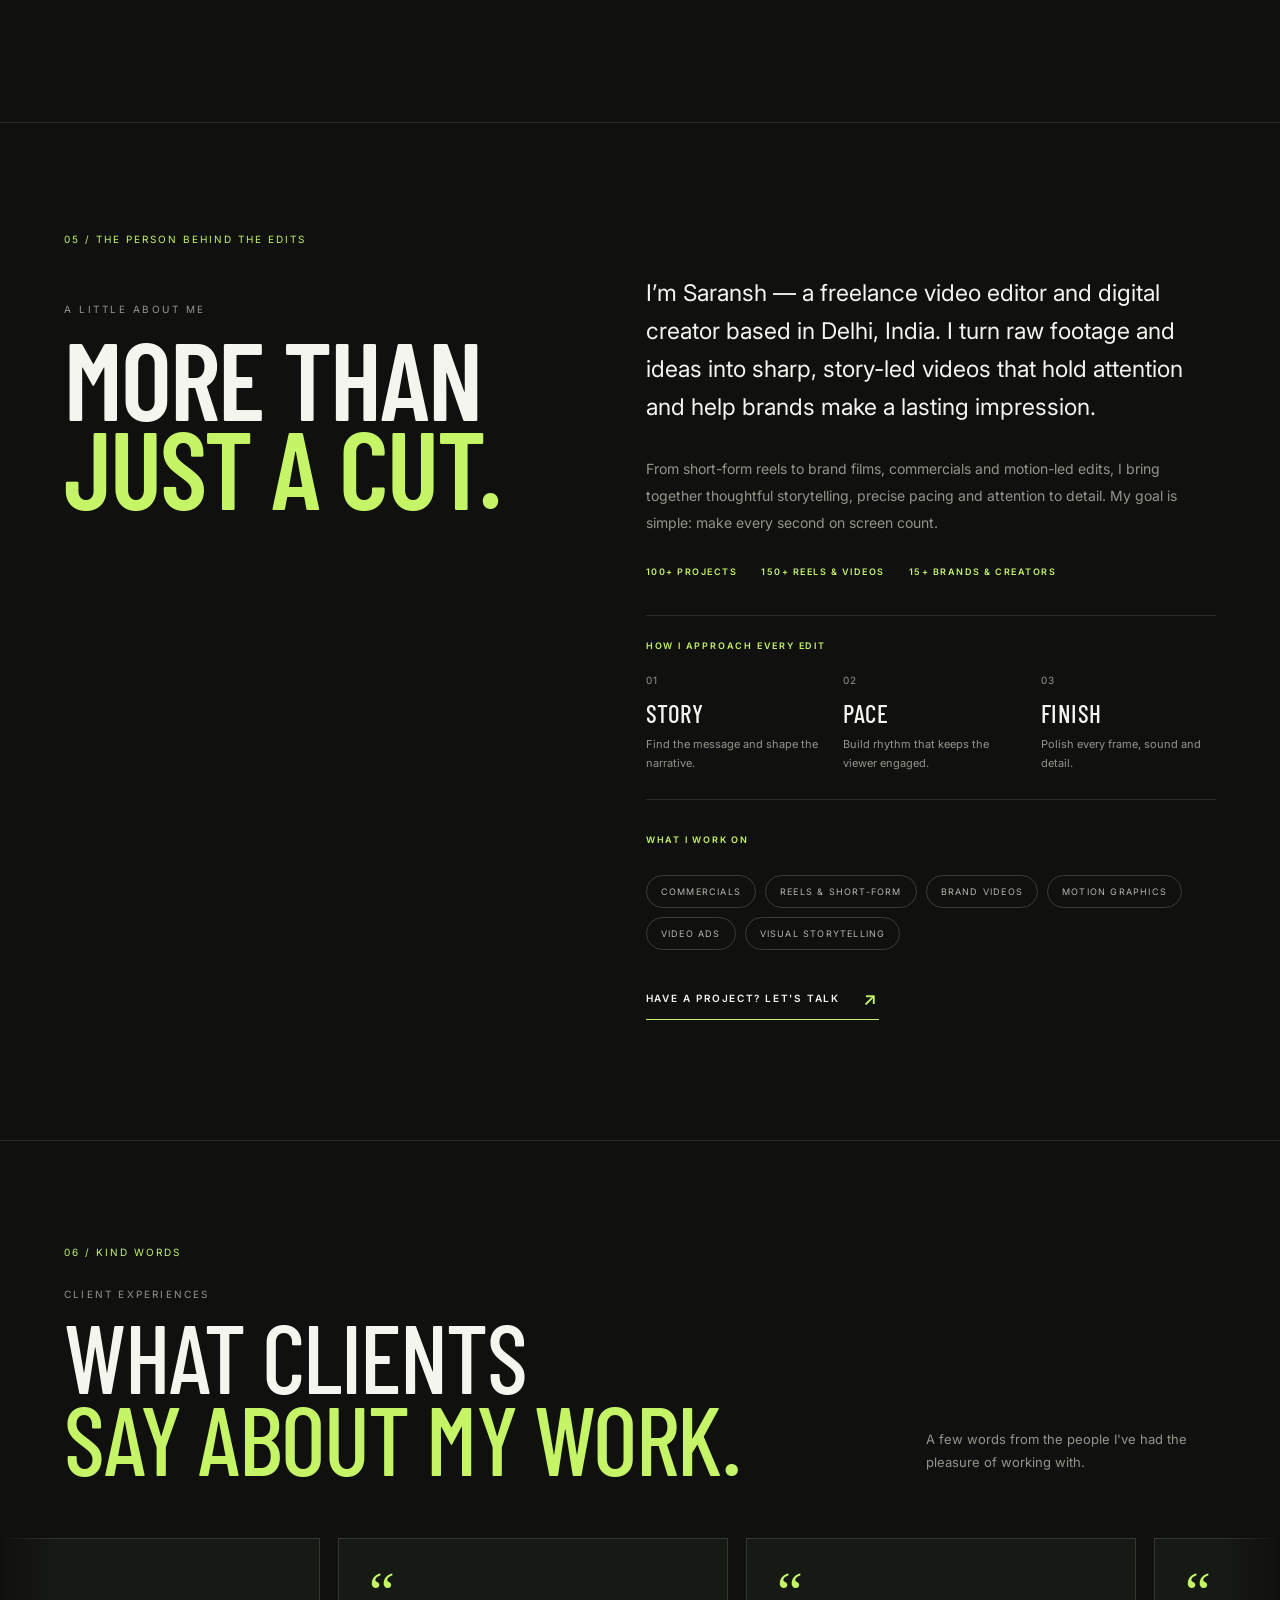
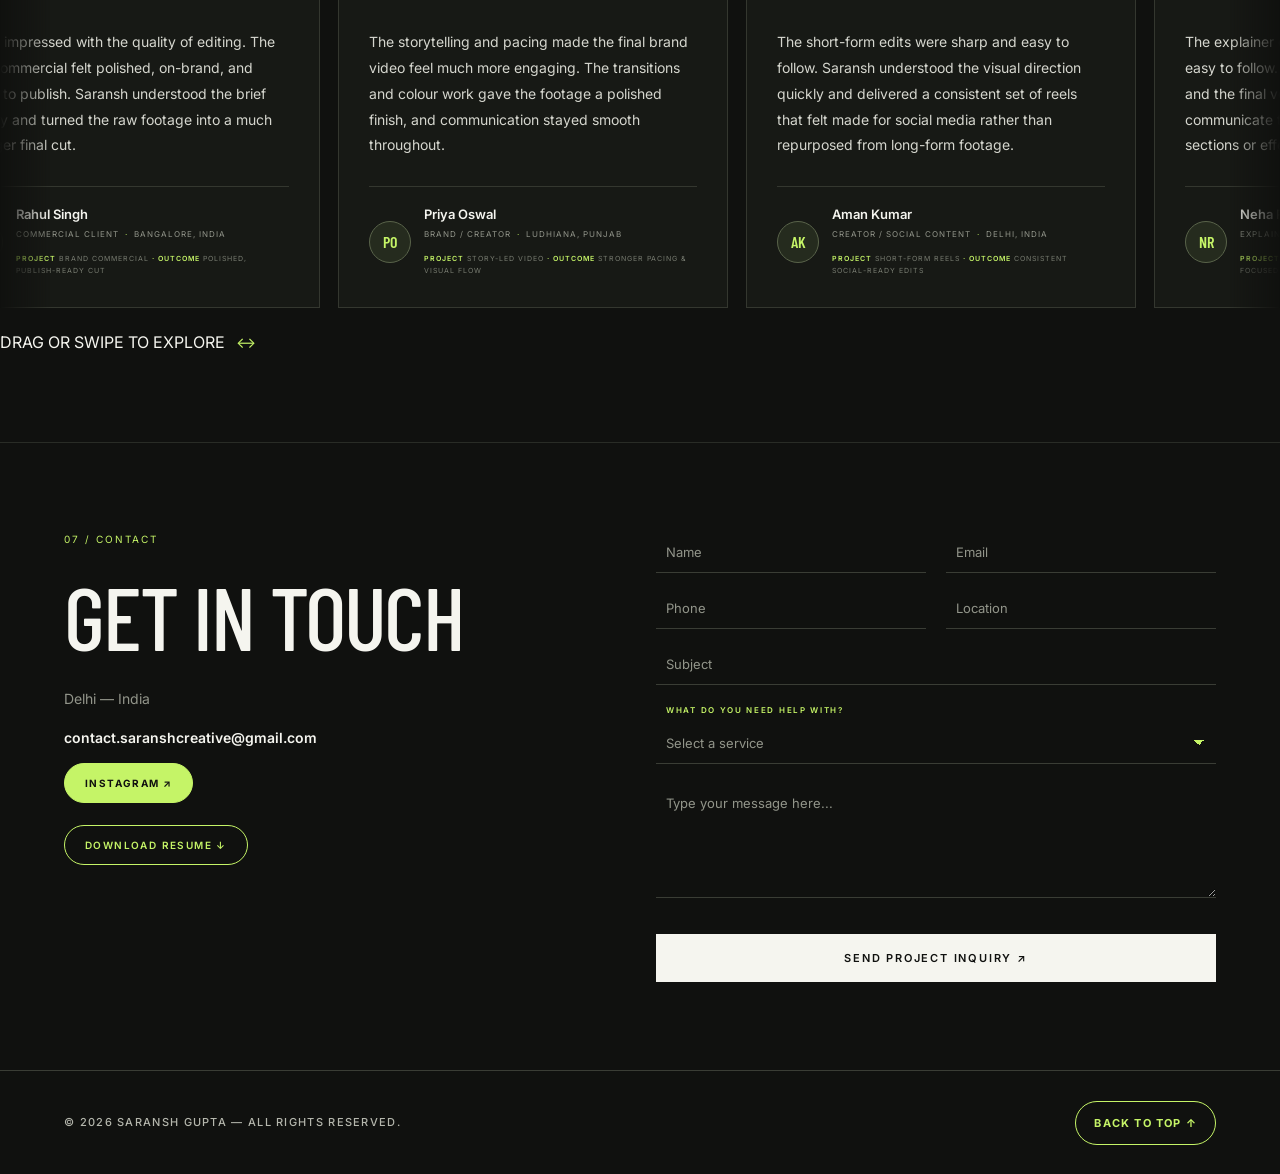
==== commit 62b46730: "Update contact email address" ====
--- a/index.html
+++ b/index.html
@@ -489,8 +489,8 @@
 
         <p class="contact-location">Delhi — India</p>
 
-        <a class="contact-email" href="mailto:hello@portfoliosaranshgupta.com">
-            hello@portfoliosaranshgupta.com
+        <a class="contact-email" href="mailto:contact.saranshcreative@gmail.com">
+            contact.saranshcreative@gmail.com
         </a>
         <a class="contact-instagram" href="https://www.instagram.com/saransh_mp4/" target="_blank" rel="noopener noreferrer">
             INSTAGRAM ↗
--- a/style.css
+++ b/style.css
@@ -2434,7 +2434,7 @@
 /* Final work-wall layout fix: keep every project in its own grid slot so cards never overlap. */
 .work-masonry-set {
     display: grid;
-    grid-template-columns: repeat(5, max-content);
+    grid-template-columns: repeat(6, max-content);
     grid-template-rows: auto auto;
     grid-auto-flow: row;
     column-gap: 14px;
@@ -2468,6 +2468,7 @@
 .work-video-card:nth-child(8) { grid-column: 3; grid-row: 2; }
 .work-video-card:nth-child(9) { grid-column: 4; grid-row: 2; }
 .work-video-card:nth-child(10) { grid-column: 5; grid-row: 2; }
+.work-video-card:nth-child(11) { grid-column: 6; grid-row: 2; }
 
 .work-video-card:hover,
 .work-video-card:nth-child(even):hover {
@@ -2476,7 +2477,7 @@
 
 @media (max-width: 800px) {
     .work-masonry-set {
-        grid-template-columns: repeat(5, max-content);
+        grid-template-columns: repeat(6, max-content);
         grid-template-rows: auto auto;
         row-gap: 18px;
         column-gap: 10px;
@@ -2491,7 +2492,9 @@
     .work-video-card:nth-child(6) { grid-column: 1; grid-row: 2; }
     .work-video-card:nth-child(7) { grid-column: 2; grid-row: 2; }
     .work-video-card:nth-child(8) { grid-column: 3; grid-row: 2; }
-    .work-video-card:nth-child(9) { grid-column: 4 / span 2; grid-row: 2; }
+    .work-video-card:nth-child(9) { grid-column: 4; grid-row: 2; }
+    .work-video-card:nth-child(10) { grid-column: 5; grid-row: 2; }
+    .work-video-card:nth-child(11) { grid-column: 6; grid-row: 2; }
 
     .work-video-card:hover,
     .work-video-card:nth-child(even):hover {
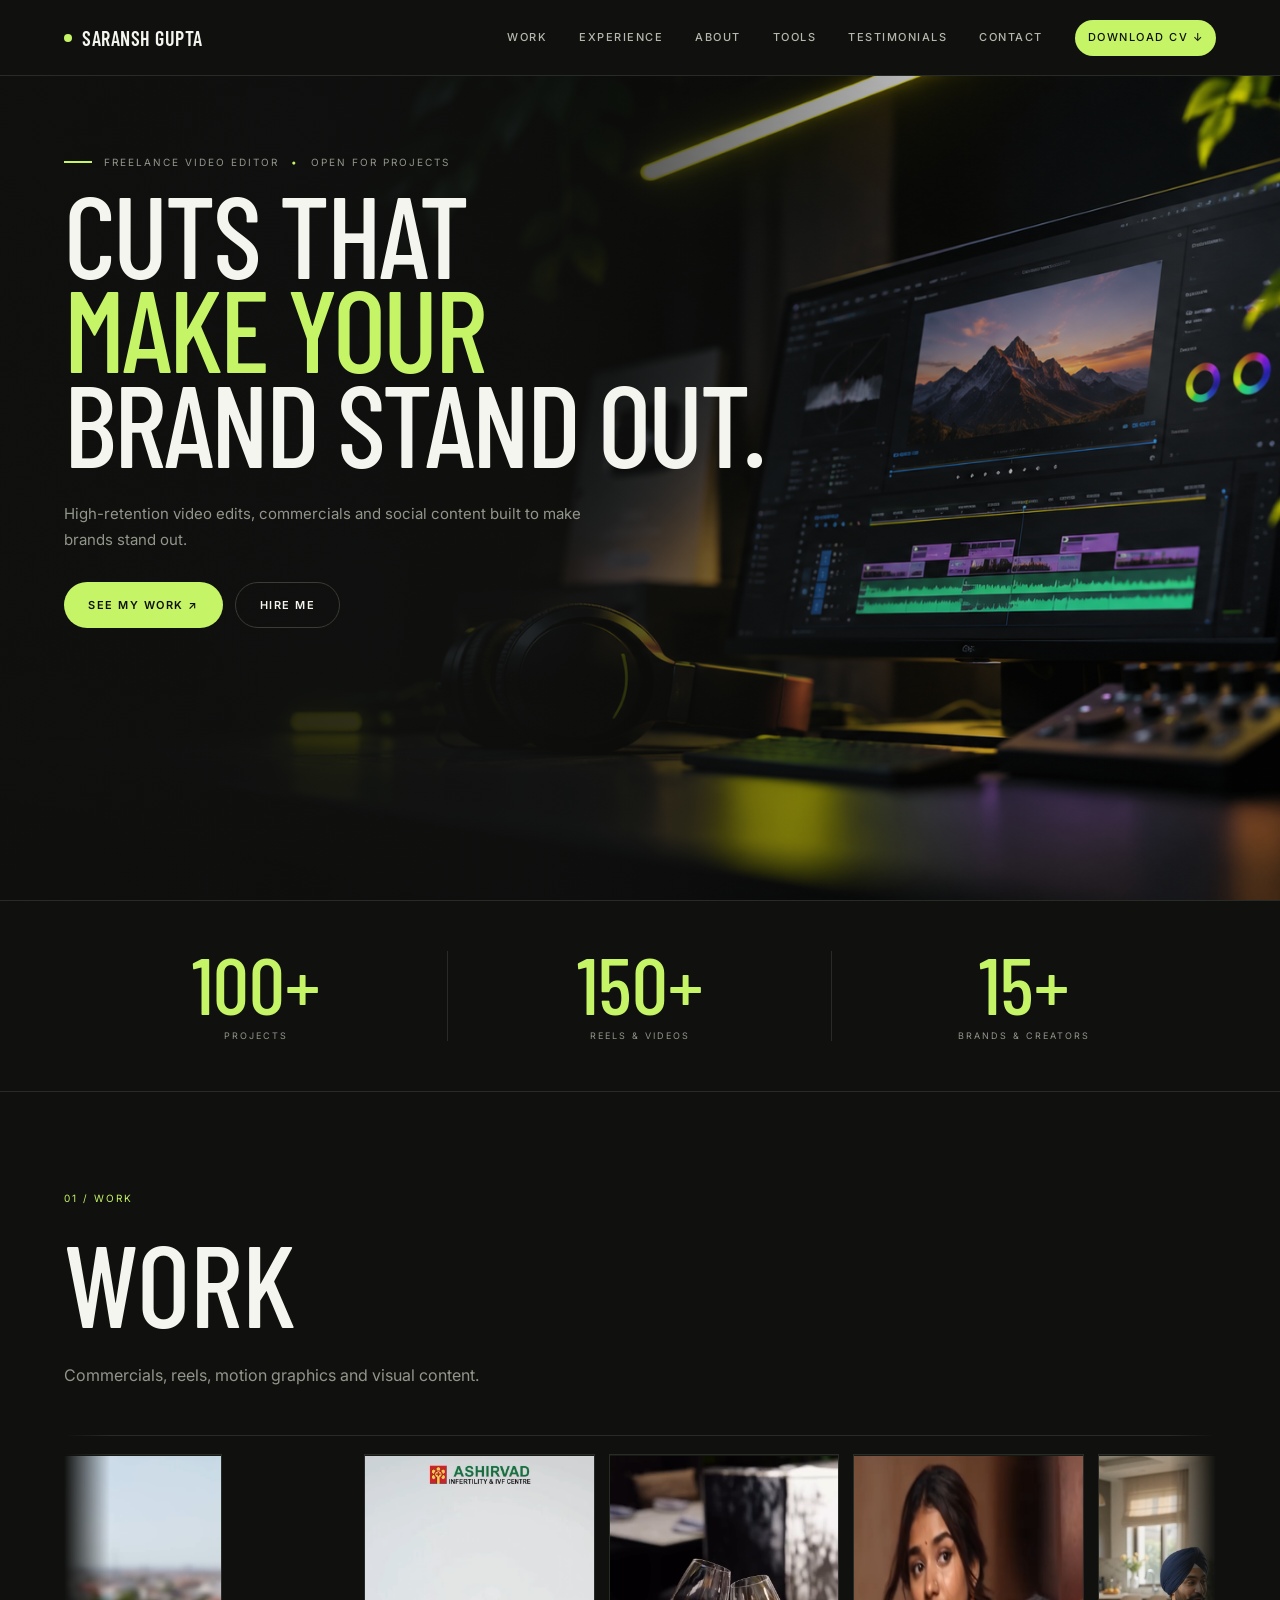
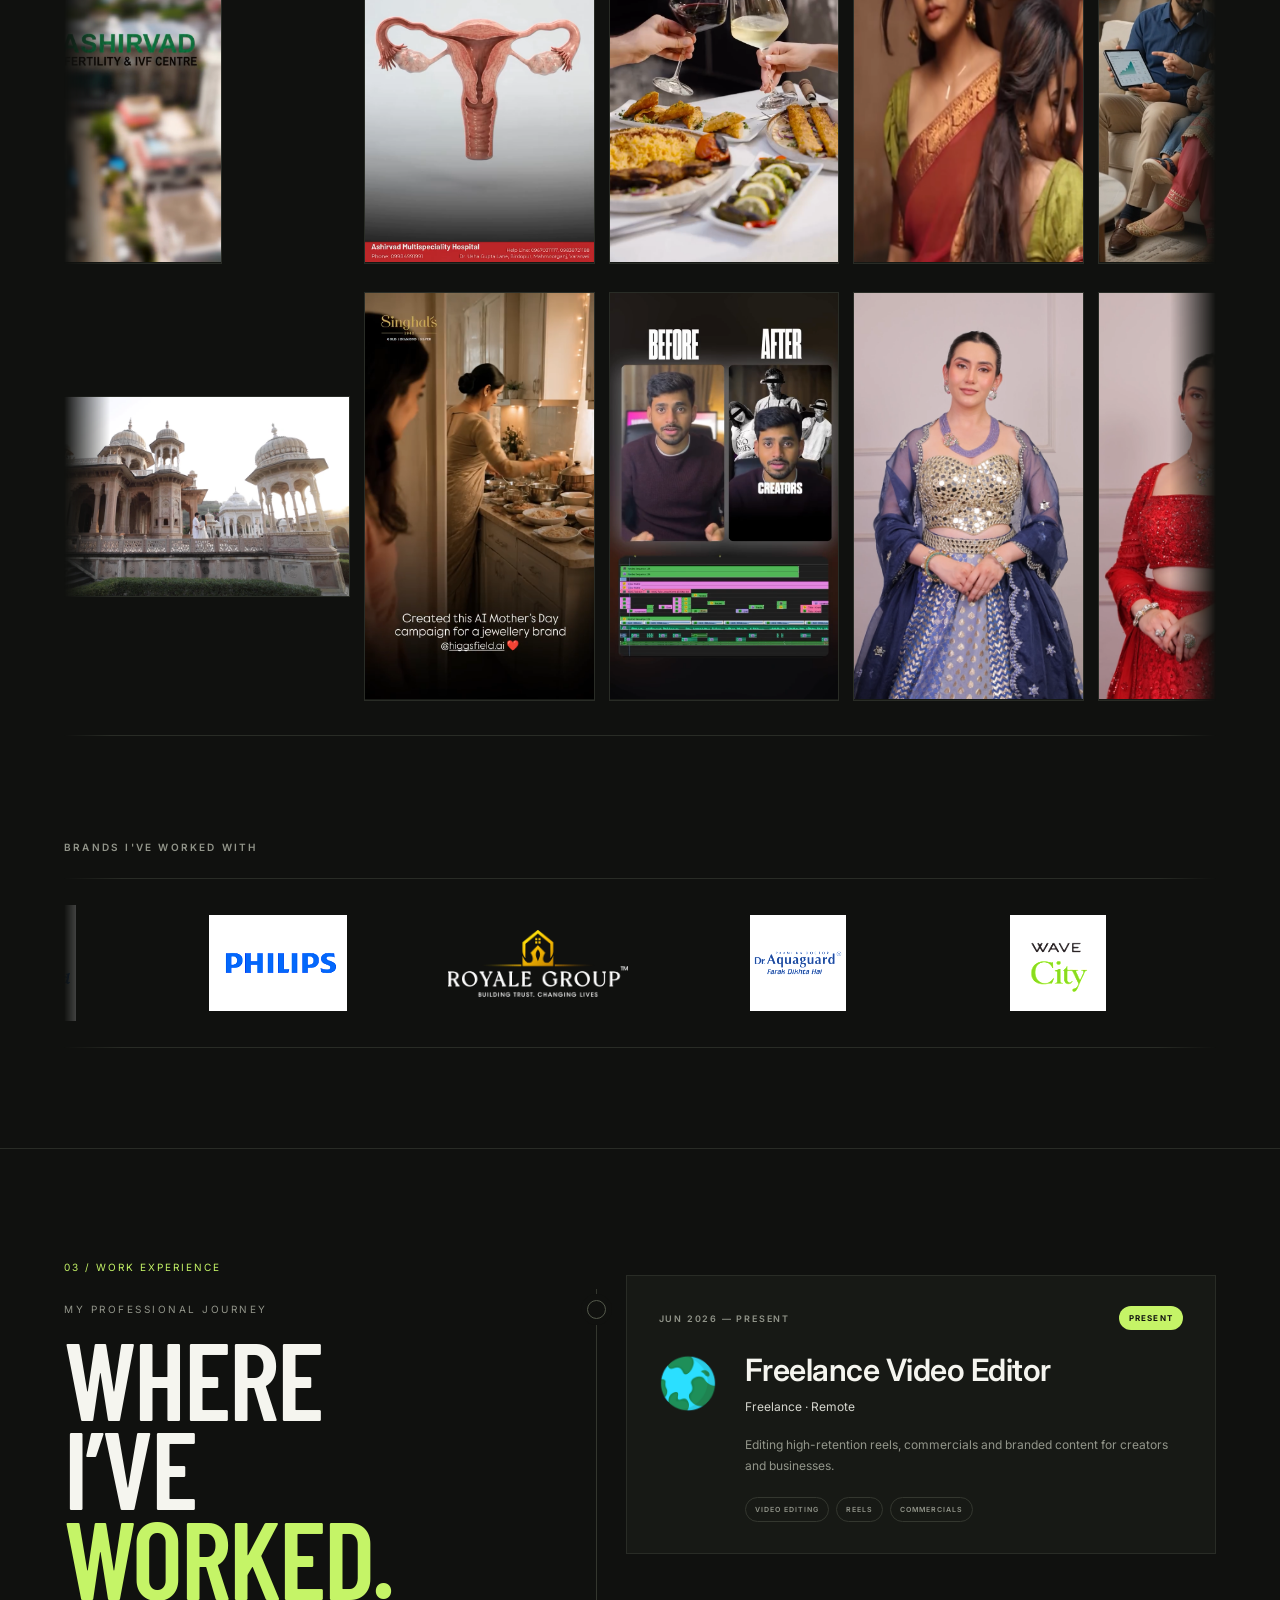
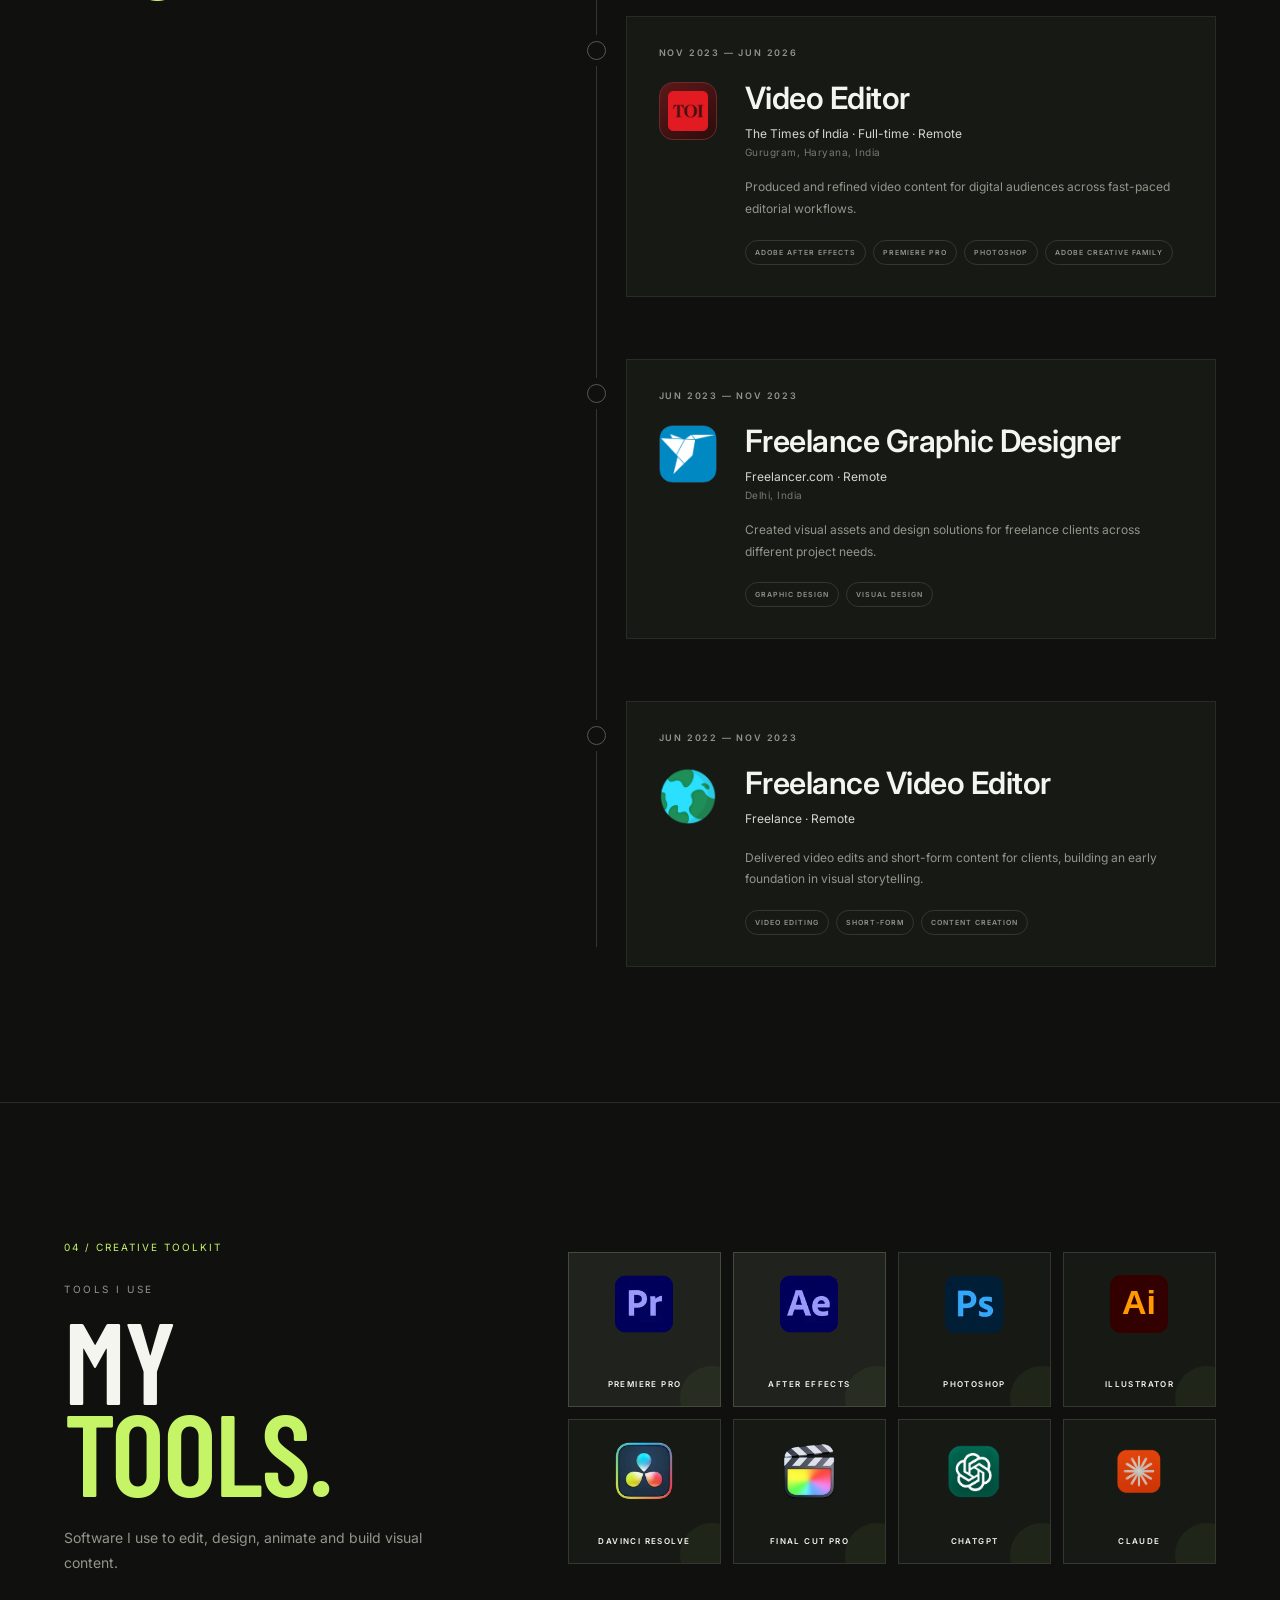
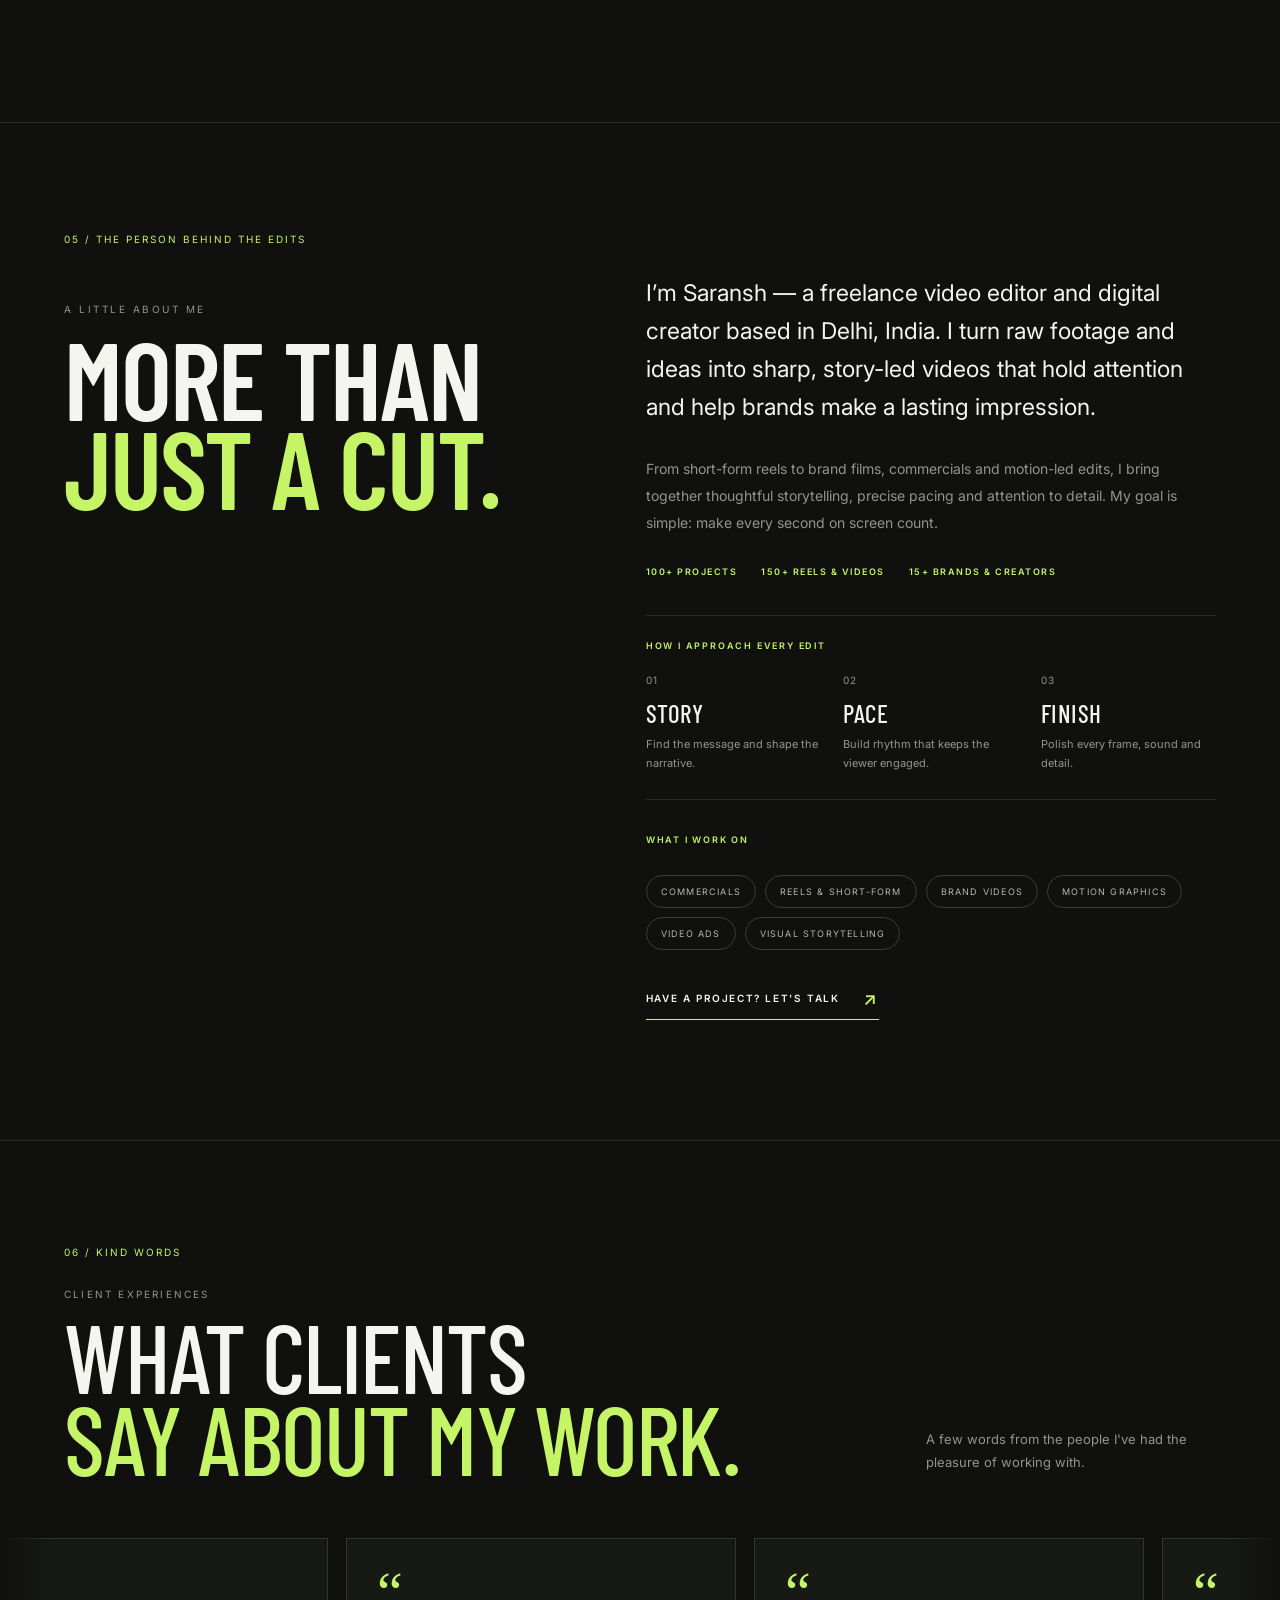
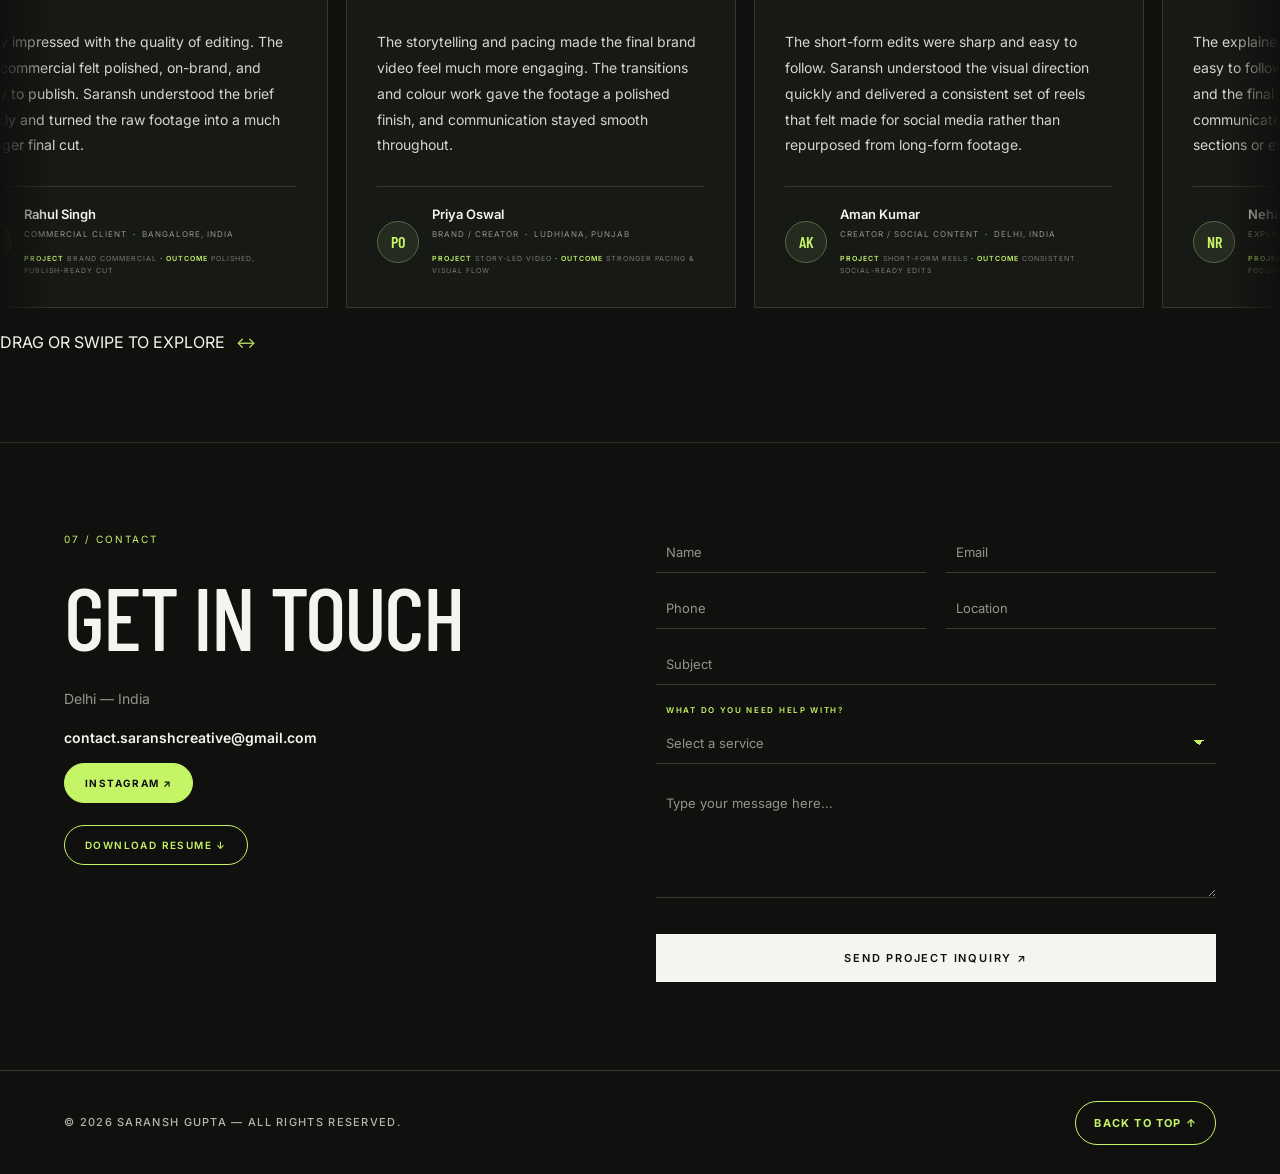
==== commit 9e7d9e69: "Add cinematic jewellery ad work video" ====
--- a/index.html
+++ b/index.html
@@ -151,6 +151,10 @@
                     <img src="assets/Cinematic Speed Ramp Edit 2.png" alt="Cinematic speed ramp edit 2 work" loading="lazy">
                     <span class="work-play">↗</span>
                 </a>
+                <a class="work-video-card work-video-card-tall" href="https://youtube.com/shorts/yiR6N6v5tMk" target="_blank" rel="noopener noreferrer" aria-label="Watch cinematic jewellery ad">
+                    <img src="assets/Cinematic Jewellery AD.png" alt="Cinematic jewellery ad work" loading="lazy">
+                    <span class="work-play">↗</span>
+                </a>
             </div>
         </div>
     </div>
--- a/style.css
+++ b/style.css
@@ -2476,11 +2476,26 @@
 }
 
 @media (max-width: 800px) {
+    .work-video-marquee {
+        overflow-x: auto;
+        overflow-y: hidden;
+        -webkit-overflow-scrolling: touch;
+        overscroll-behavior-x: contain;
+    }
+
+    .work-video-track {
+        width: max-content;
+        min-width: max-content;
+    }
+
+    /* All 11 projects stay in exactly two rows; the remaining columns scroll horizontally. */
     .work-masonry-set {
-        grid-template-columns: repeat(6, max-content);
+        grid-template-columns: repeat(6, 150px);
         grid-template-rows: auto auto;
         row-gap: 18px;
         column-gap: 10px;
+        width: max-content;
+        min-width: max-content;
         height: auto;
     }
 
@@ -2501,3 +2516,83 @@
         transform: translateY(-3px);
     }
 }
+
+
+/* FINAL WORK WALL OVERRIDE — 11 projects, exactly 2 aligned rows */
+.work-video-track {
+    display: flex;
+    width: max-content;
+    align-items: flex-start;
+}
+
+.work-masonry-set {
+    display: grid !important;
+    grid-template-columns: repeat(6, max-content) !important;
+    grid-template-rows: auto auto !important;
+    grid-auto-flow: row !important;
+    column-gap: 14px !important;
+    row-gap: 28px !important;
+    width: max-content !important;
+    min-width: max-content !important;
+    height: auto !important;
+    min-height: 0 !important;
+    flex: 0 0 auto !important;
+}
+
+.work-masonry-set .work-video-card {
+    position: relative !important;
+    margin: 0 !important;
+    transform: none !important;
+}
+
+.work-masonry-set .work-video-card:nth-child(1) { grid-column: 1; grid-row: 1; }
+.work-masonry-set .work-video-card:nth-child(2) { grid-column: 2; grid-row: 1; }
+.work-masonry-set .work-video-card:nth-child(3) { grid-column: 3; grid-row: 1; }
+.work-masonry-set .work-video-card:nth-child(4) { grid-column: 4; grid-row: 1; }
+.work-masonry-set .work-video-card:nth-child(5) { grid-column: 5; grid-row: 1; }
+.work-masonry-set .work-video-card:nth-child(6) { grid-column: 1; grid-row: 2; }
+.work-masonry-set .work-video-card:nth-child(7) { grid-column: 2; grid-row: 2; }
+.work-masonry-set .work-video-card:nth-child(8) { grid-column: 3; grid-row: 2; }
+.work-masonry-set .work-video-card:nth-child(9) { grid-column: 4; grid-row: 2; }
+.work-masonry-set .work-video-card:nth-child(10) { grid-column: 5; grid-row: 2; }
+.work-masonry-set .work-video-card:nth-child(11) { grid-column: 6; grid-row: 2; }
+
+@media (max-width: 800px) {
+    .work-video-marquee {
+        overflow-x: auto !important;
+        overflow-y: hidden !important;
+        -webkit-overflow-scrolling: touch;
+    }
+
+    .work-video-track {
+        width: max-content !important;
+        min-width: max-content !important;
+        padding: 0 6vw !important;
+    }
+
+    .work-masonry-set {
+        grid-template-columns: repeat(6, 150px) !important;
+        grid-template-rows: auto auto !important;
+        column-gap: 10px !important;
+        row-gap: 18px !important;
+        width: max-content !important;
+    }
+
+    .work-masonry-set .work-video-card {
+        width: 150px !important;
+        flex: none !important;
+        transform: none !important;
+    }
+
+    .work-masonry-set .work-video-card:nth-child(1) { grid-column: 1; grid-row: 1; }
+    .work-masonry-set .work-video-card:nth-child(2) { grid-column: 2; grid-row: 1; }
+    .work-masonry-set .work-video-card:nth-child(3) { grid-column: 3; grid-row: 1; }
+    .work-masonry-set .work-video-card:nth-child(4) { grid-column: 4; grid-row: 1; }
+    .work-masonry-set .work-video-card:nth-child(5) { grid-column: 5; grid-row: 1; }
+    .work-masonry-set .work-video-card:nth-child(6) { grid-column: 1; grid-row: 2; }
+    .work-masonry-set .work-video-card:nth-child(7) { grid-column: 2; grid-row: 2; }
+    .work-masonry-set .work-video-card:nth-child(8) { grid-column: 3; grid-row: 2; }
+    .work-masonry-set .work-video-card:nth-child(9) { grid-column: 4; grid-row: 2; }
+    .work-masonry-set .work-video-card:nth-child(10) { grid-column: 5; grid-row: 2; }
+    .work-masonry-set .work-video-card:nth-child(11) { grid-column: 6; grid-row: 2; }
+}
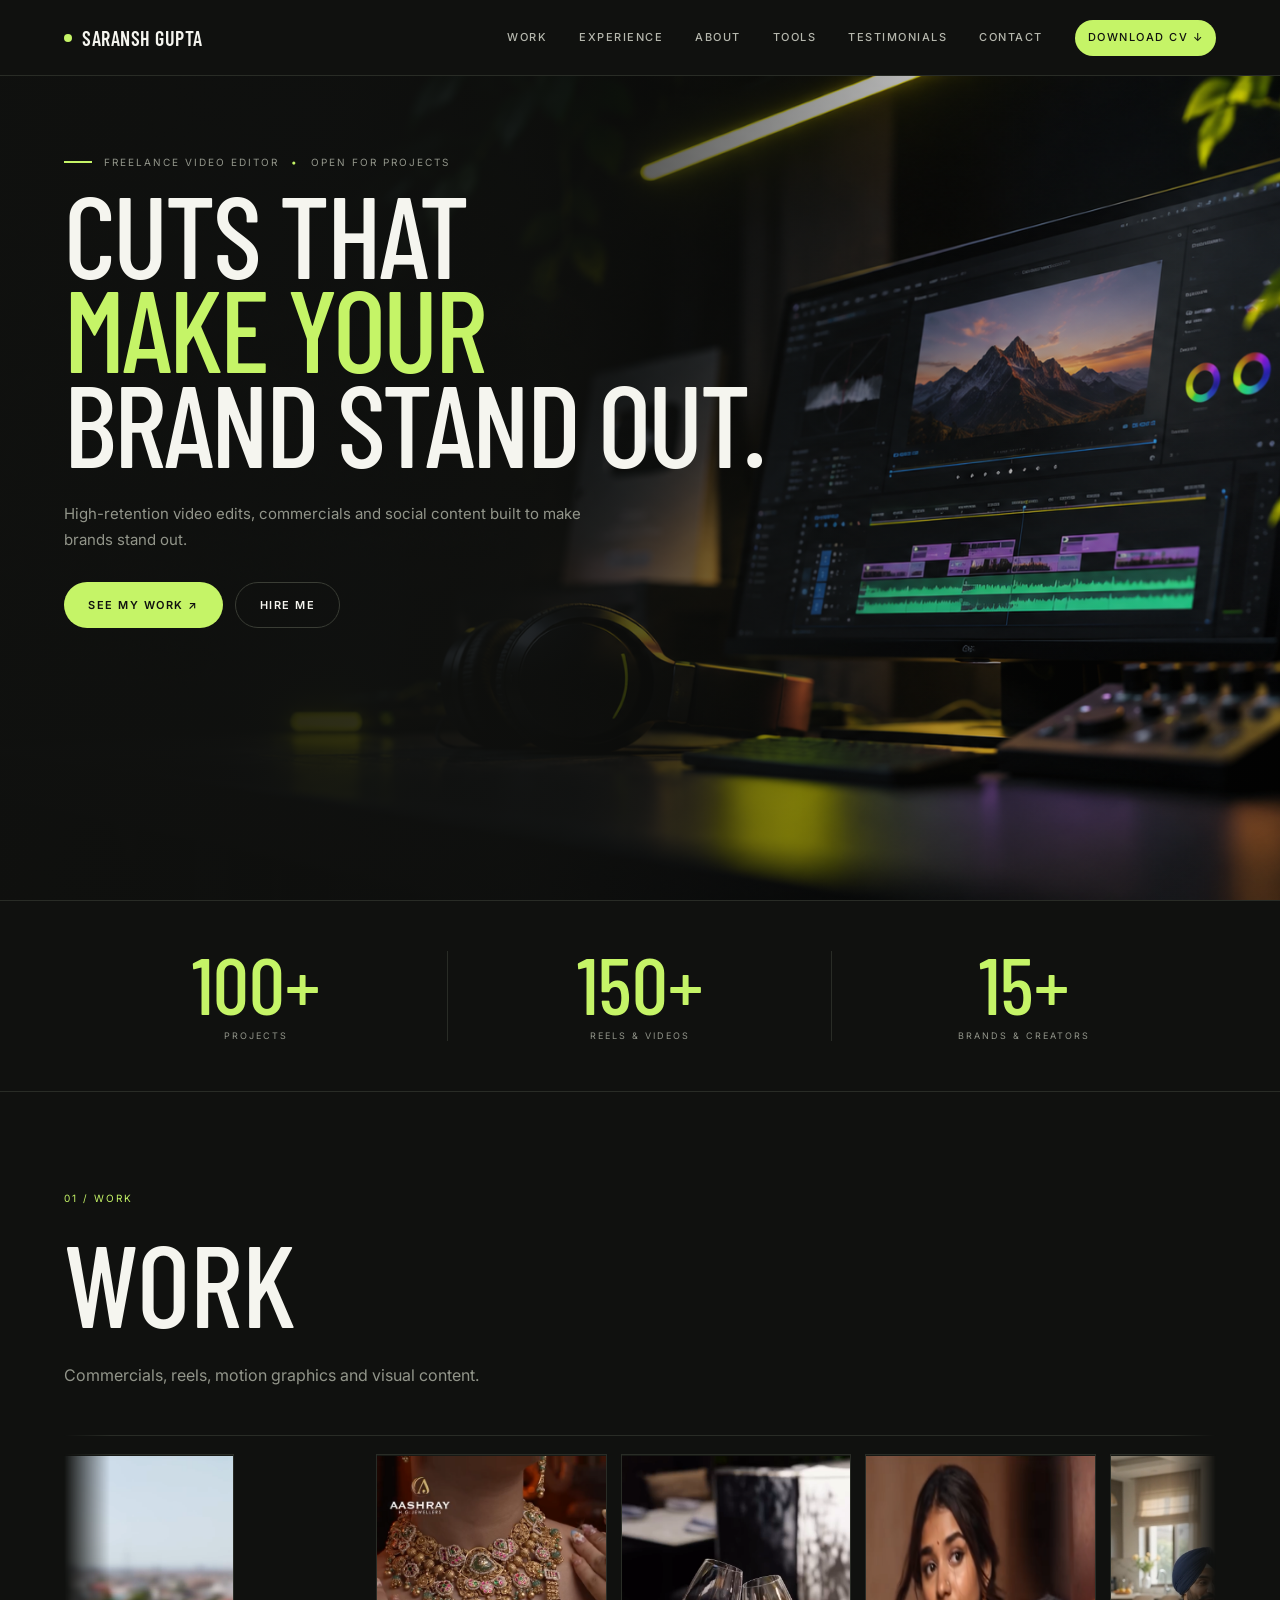
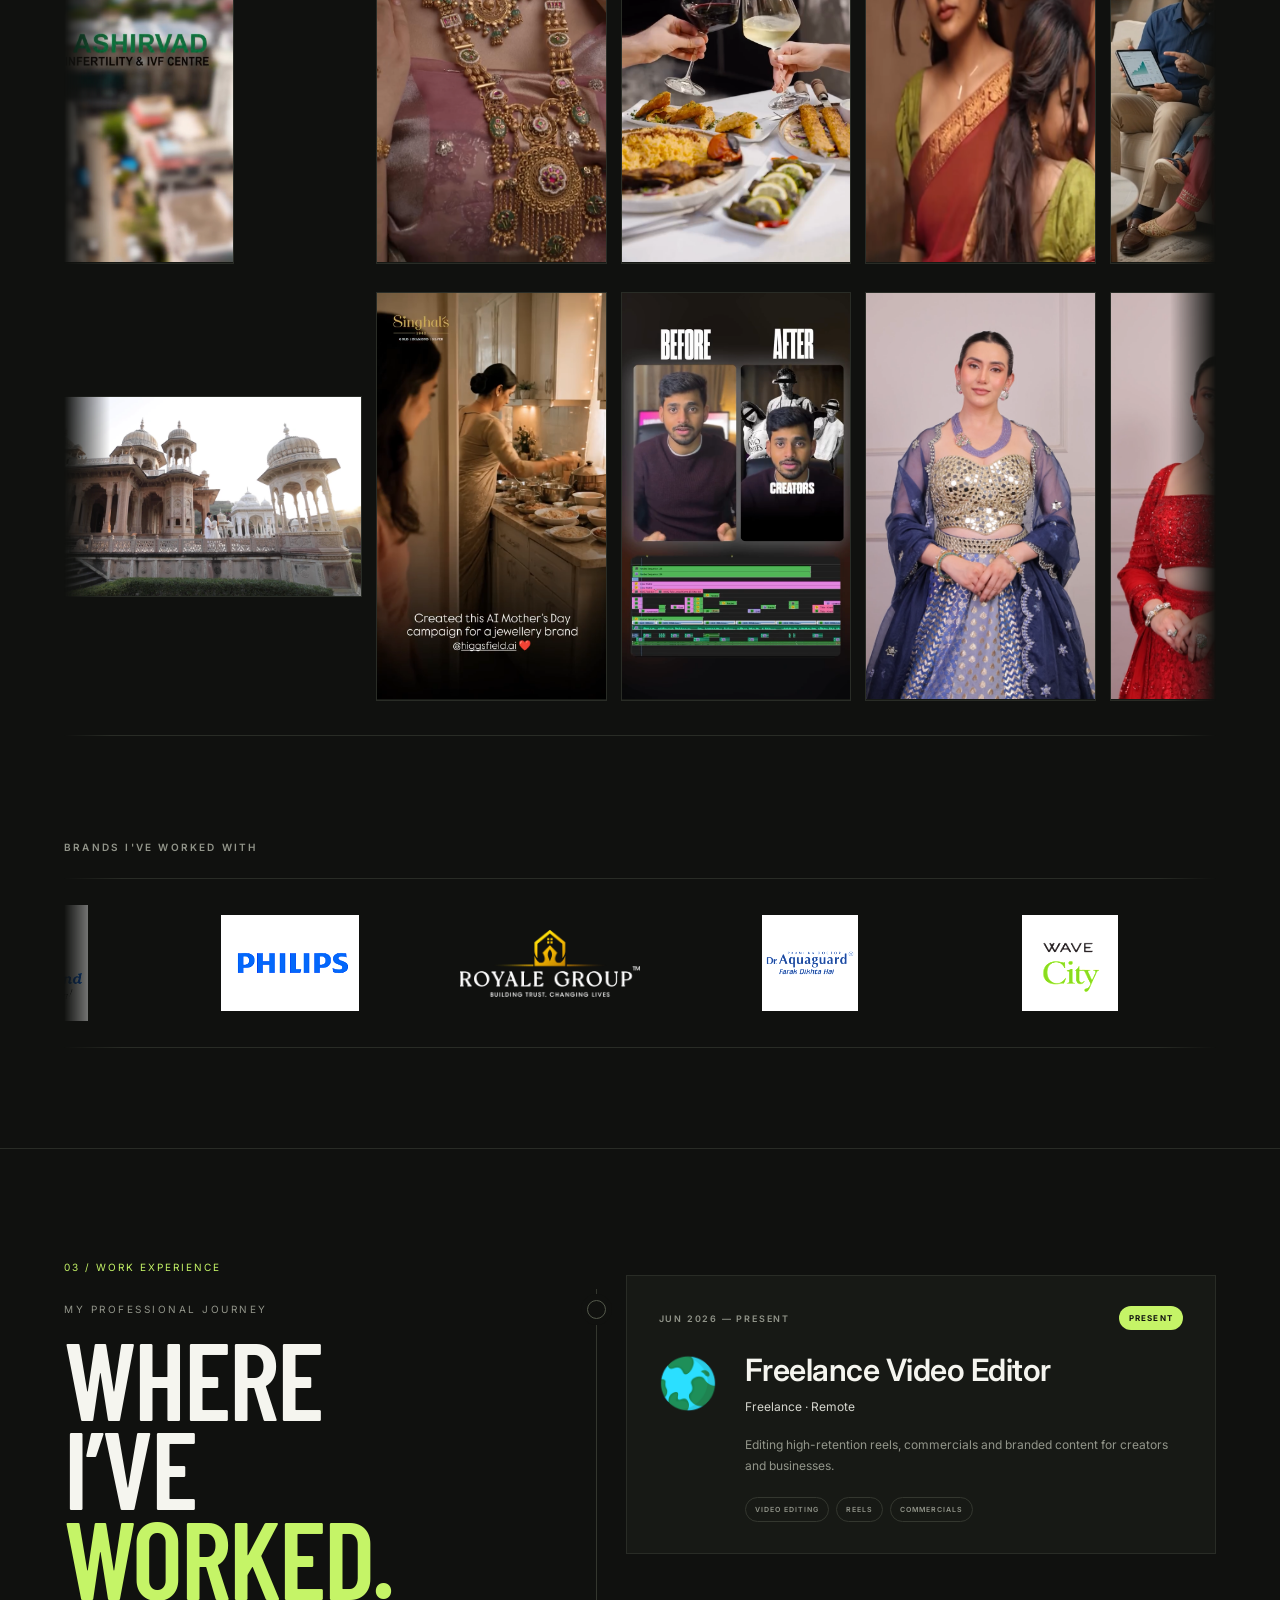
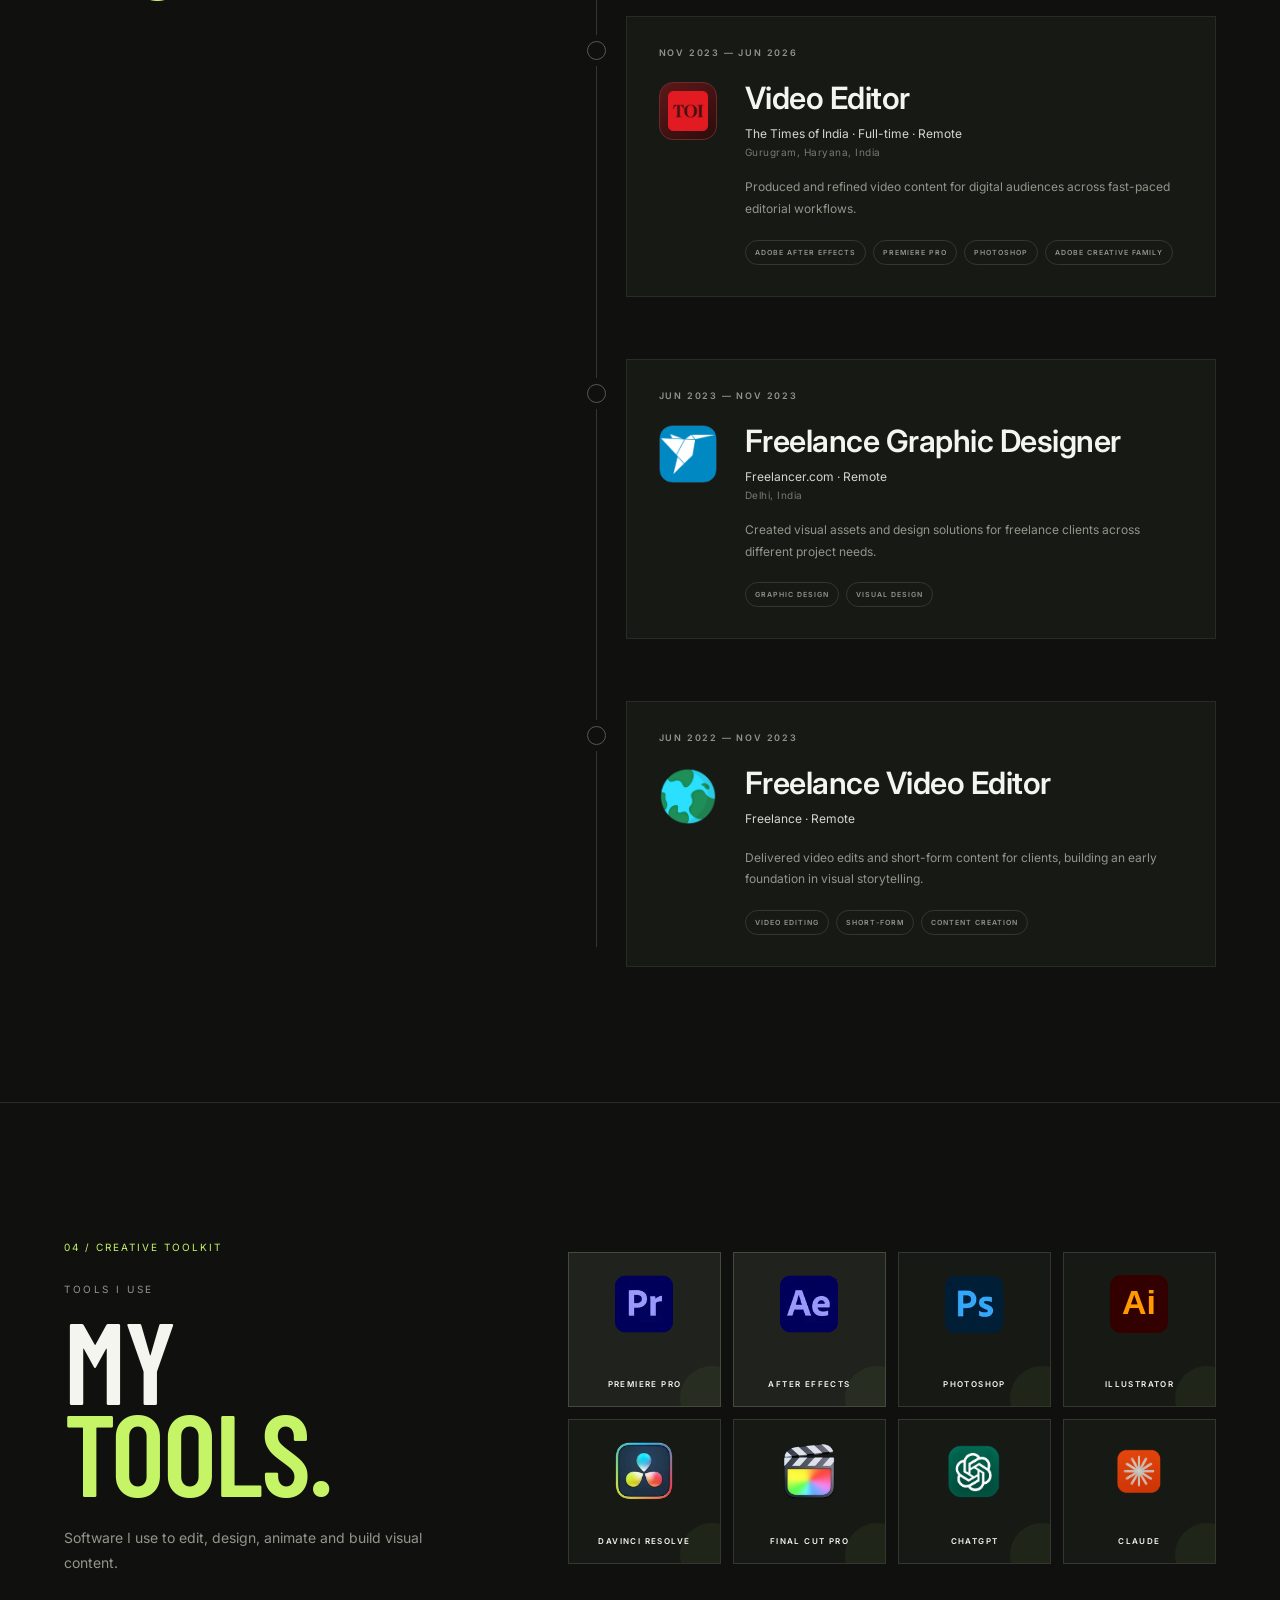
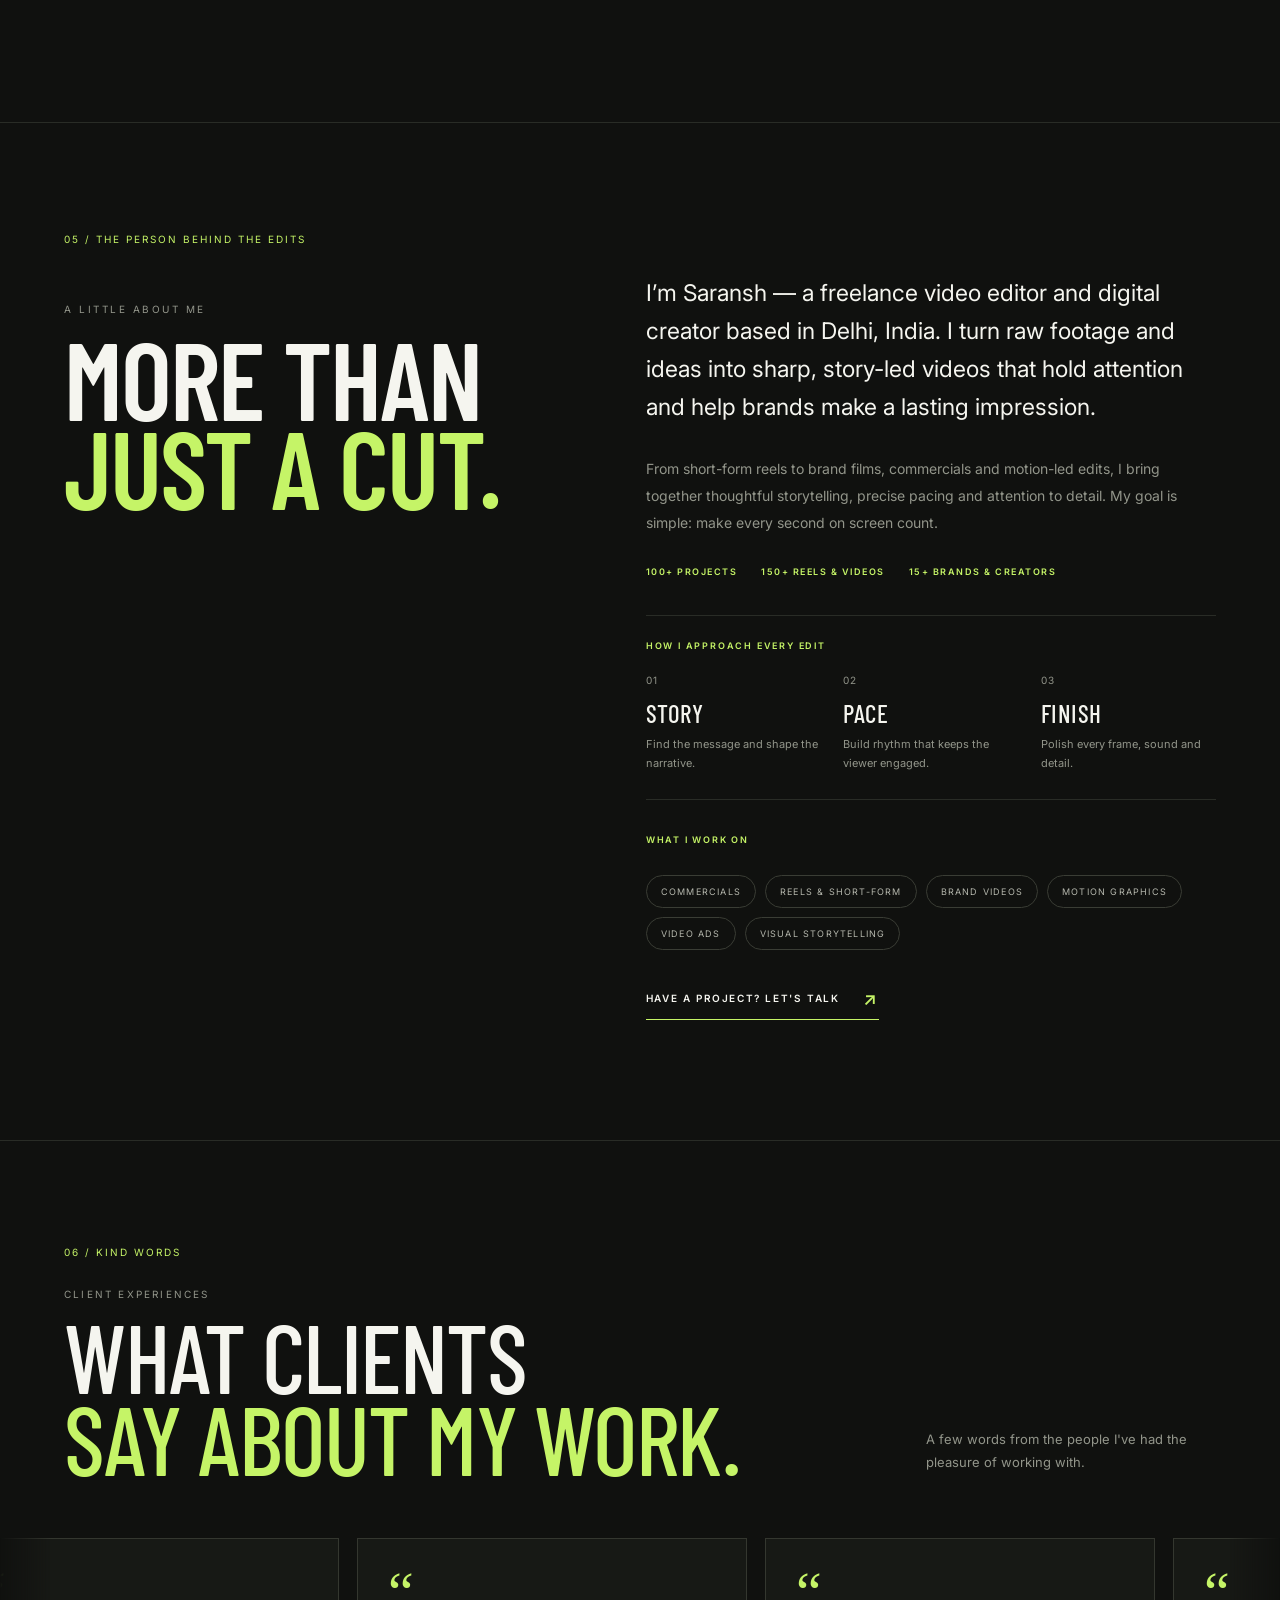
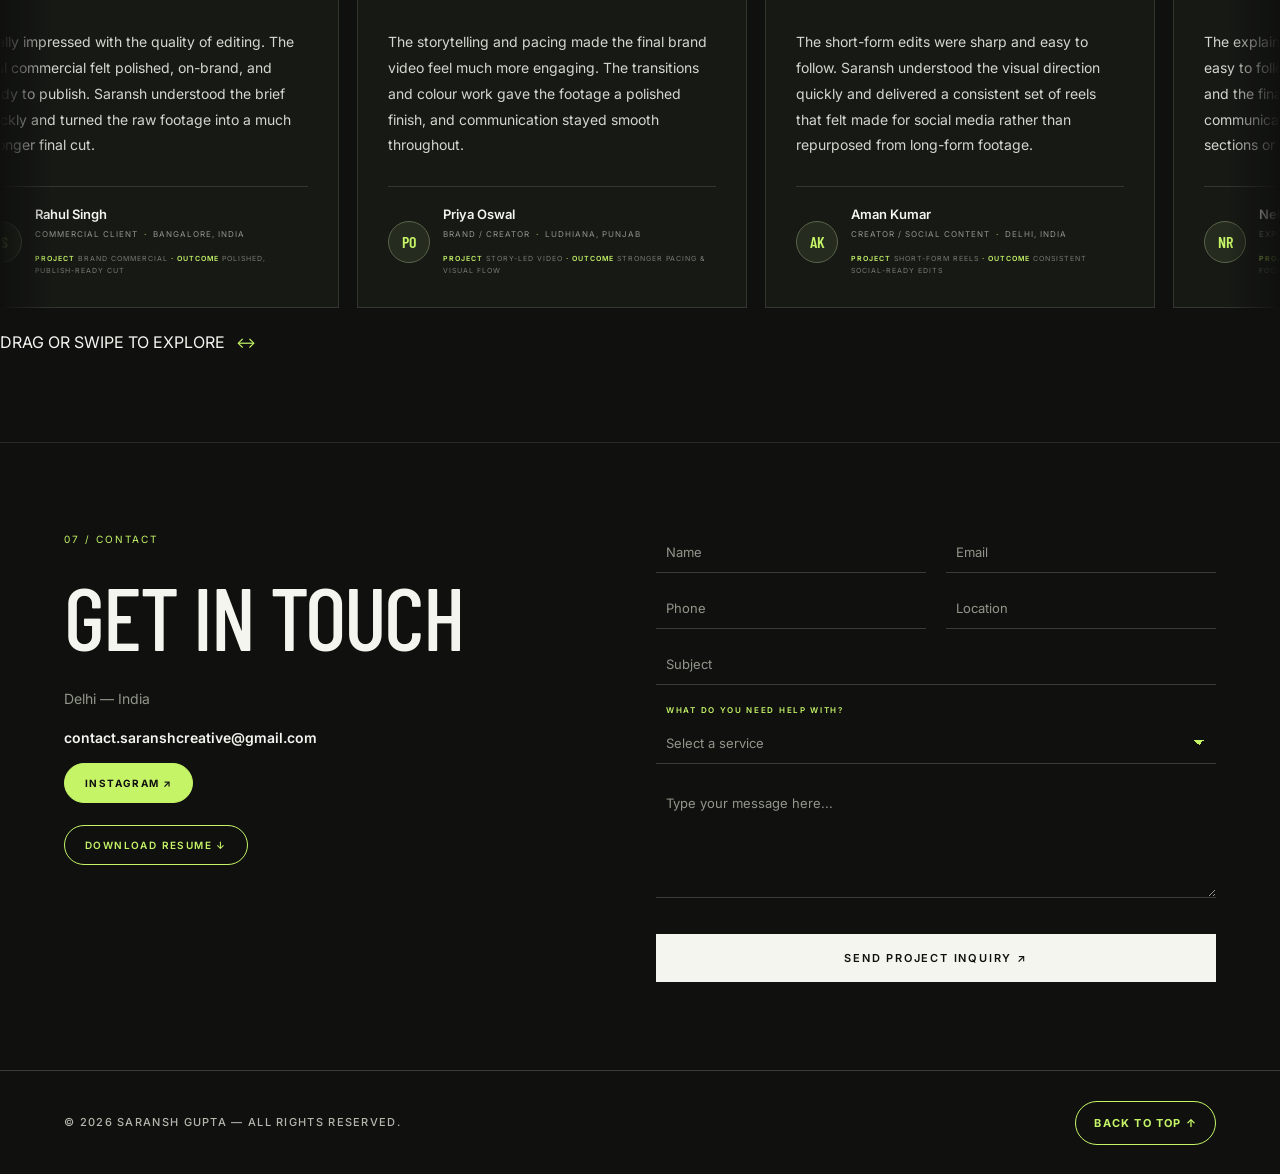
==== commit 316d2548: "Reposition jewellery and 3D explainer work videos" ====
--- a/index.html
+++ b/index.html
@@ -115,8 +115,9 @@
                     <img src="assets/Ashirvad IVF VARANASI.png" alt="Selected video work" loading="lazy" onerror="this.onerror=null;this.src='https://i.ytimg.com/vi/SN8GkLOcNqE/hqdefault.jpg';">
                     <span class="work-play">↗</span>
                 </a>
-                <a class="work-video-card work-video-card-tall" href="https://youtube.com/shorts/fIykk2agd48" target="_blank" rel="noopener noreferrer" aria-label="Watch 3D explainer video">
-                    <img src="assets/3d Explainer video.png" alt="3D explainer video work" loading="lazy" onerror="this.onerror=null;this.src='https://i.ytimg.com/vi/fIykk2agd48/hqdefault.jpg';">
+
+                <a class="work-video-card work-video-card-tall" href="https://youtube.com/shorts/yiR6N6v5tMk" target="_blank" rel="noopener noreferrer" aria-label="Watch cinematic jewellery ad">
+                    <img src="assets/Cinematic Jewellery AD.png" alt="Cinematic jewellery ad work" loading="lazy">
                     <span class="work-play">↗</span>
                 </a>
                 <a class="work-video-card work-video-card-tall" href="https://youtube.com/shorts/QnfGkstew4s" target="_blank" rel="noopener noreferrer" aria-label="Watch selected video">
@@ -151,8 +152,9 @@
                     <img src="assets/Cinematic Speed Ramp Edit 2.png" alt="Cinematic speed ramp edit 2 work" loading="lazy">
                     <span class="work-play">↗</span>
                 </a>
-                <a class="work-video-card work-video-card-tall" href="https://youtube.com/shorts/yiR6N6v5tMk" target="_blank" rel="noopener noreferrer" aria-label="Watch cinematic jewellery ad">
-                    <img src="assets/Cinematic Jewellery AD.png" alt="Cinematic jewellery ad work" loading="lazy">
+
+                            <a class="work-video-card work-video-card-tall" href="https://youtube.com/shorts/fIykk2agd48" target="_blank" rel="noopener noreferrer" aria-label="Watch 3D explainer video">
+                    <img src="assets/3d Explainer video.png" alt="3D explainer video work" loading="lazy" onerror="this.onerror=null;this.src='https://i.ytimg.com/vi/fIykk2agd48/hqdefault.jpg';">
                     <span class="work-play">↗</span>
                 </a>
             </div>
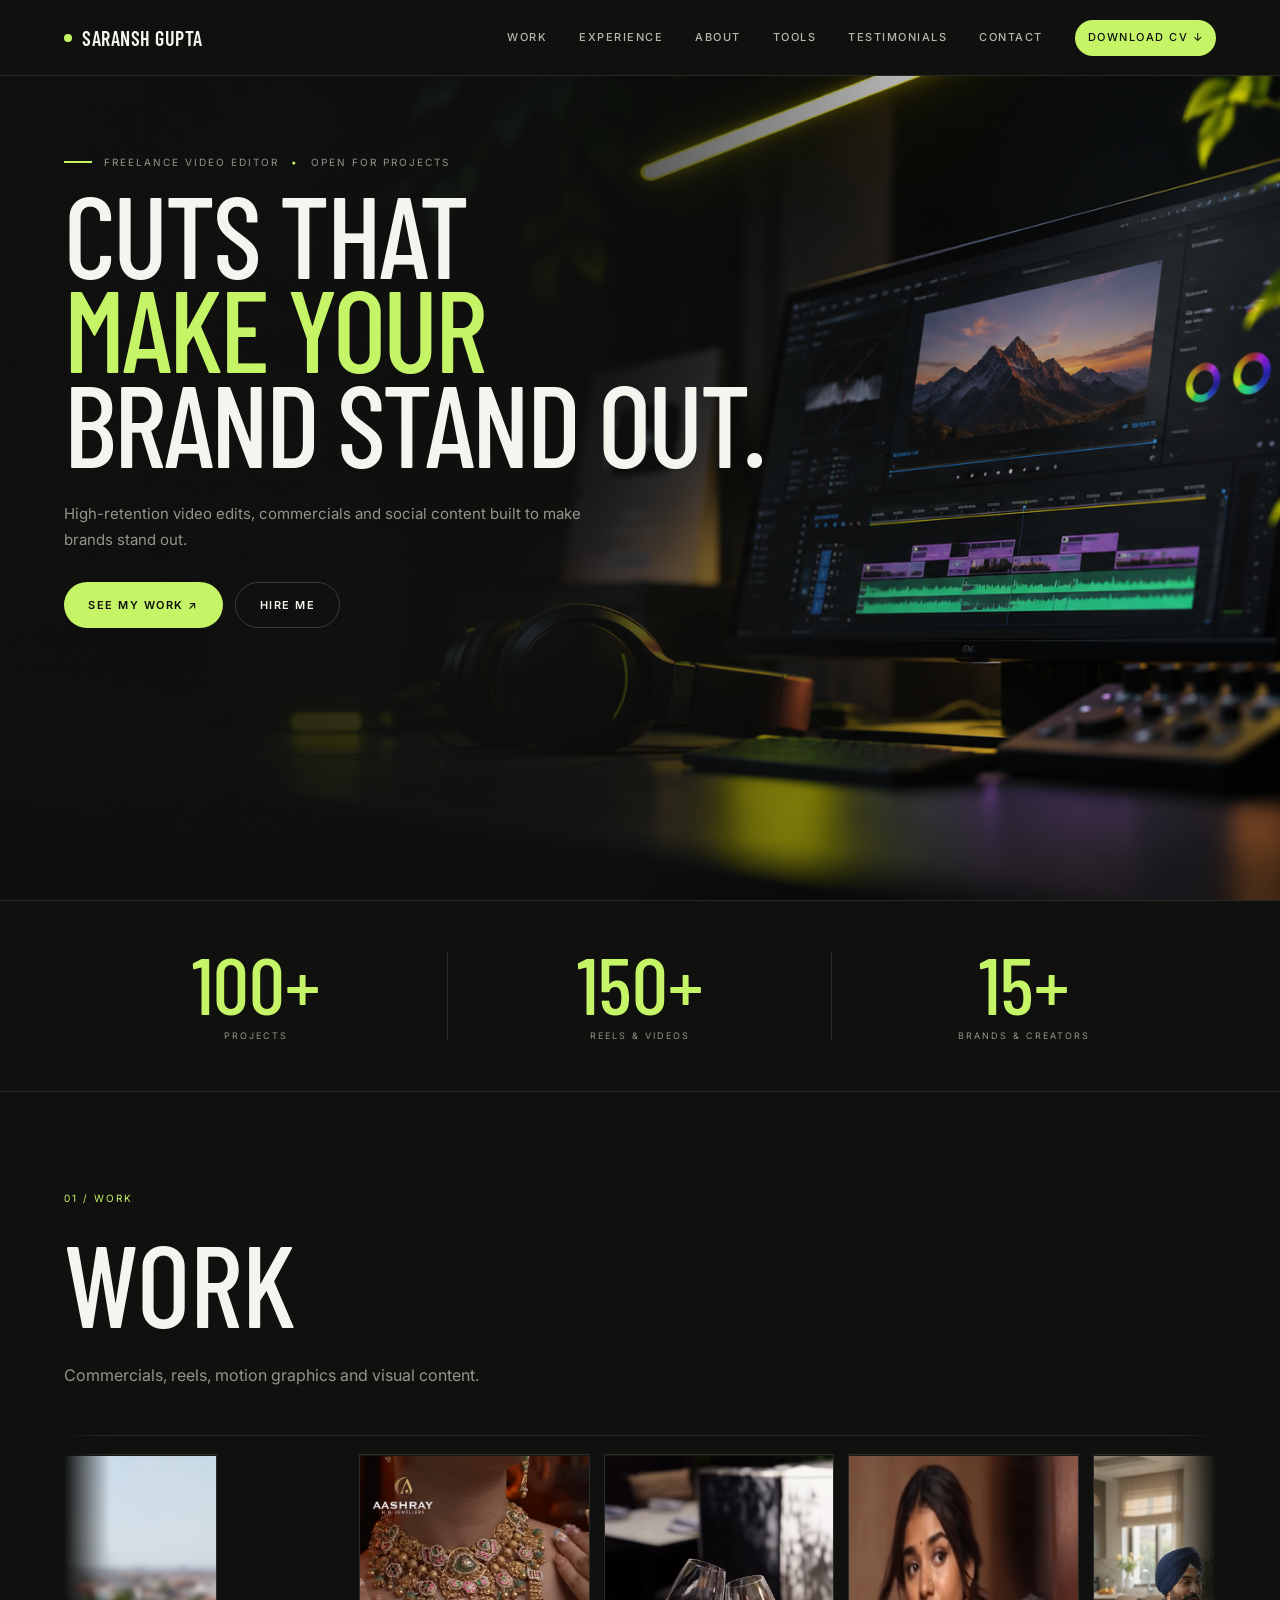
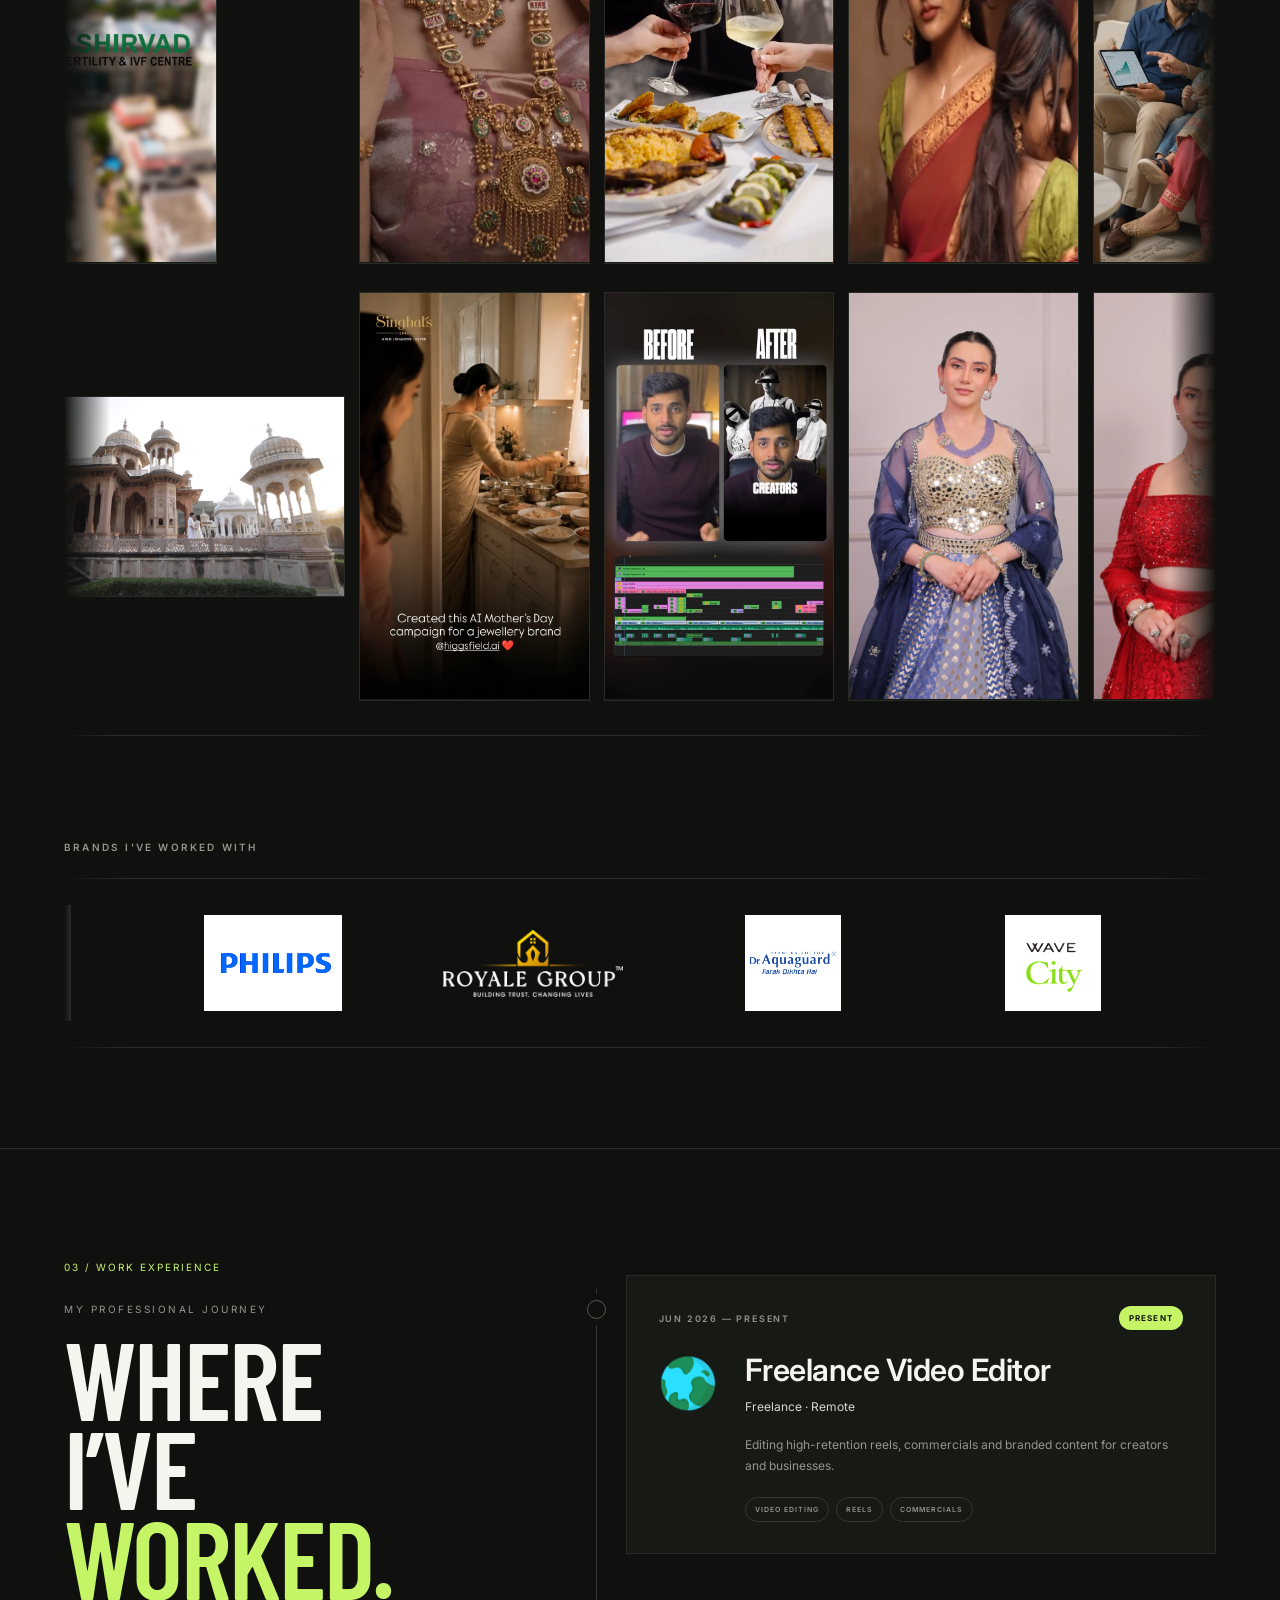
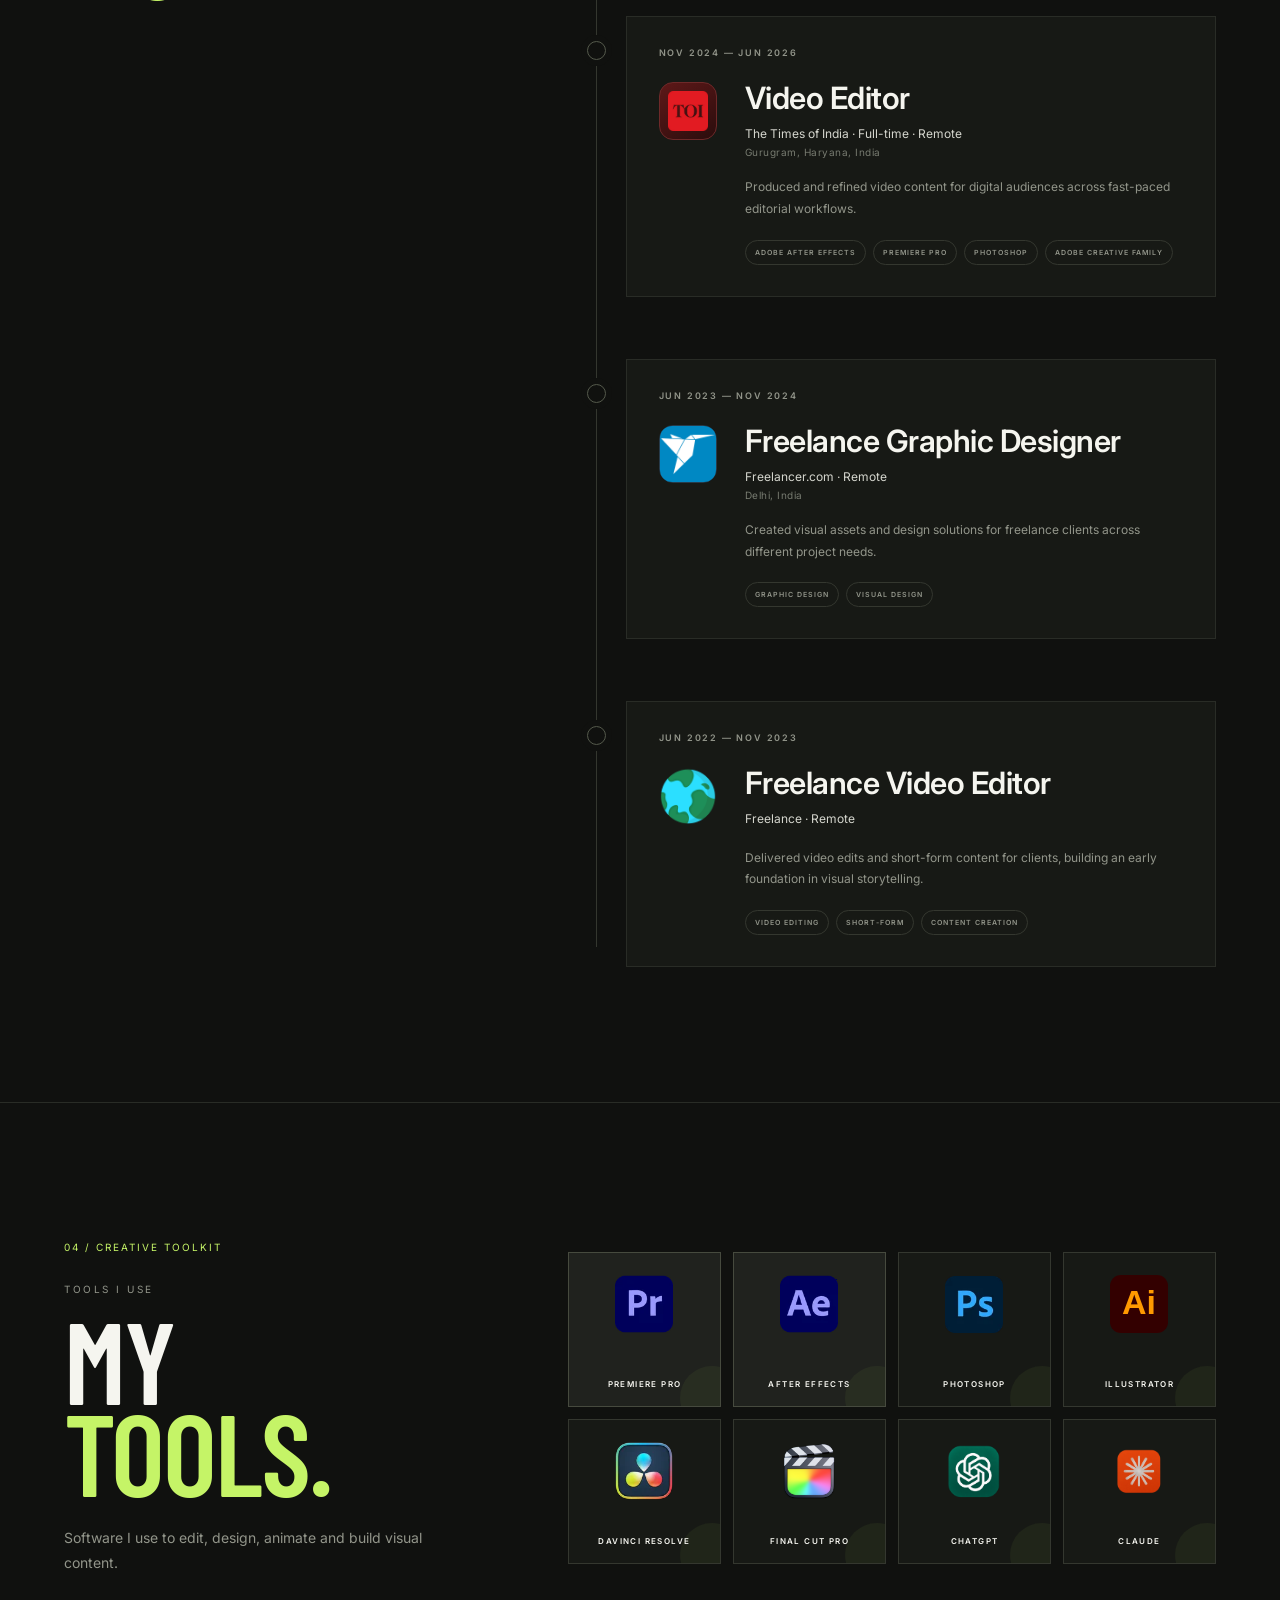
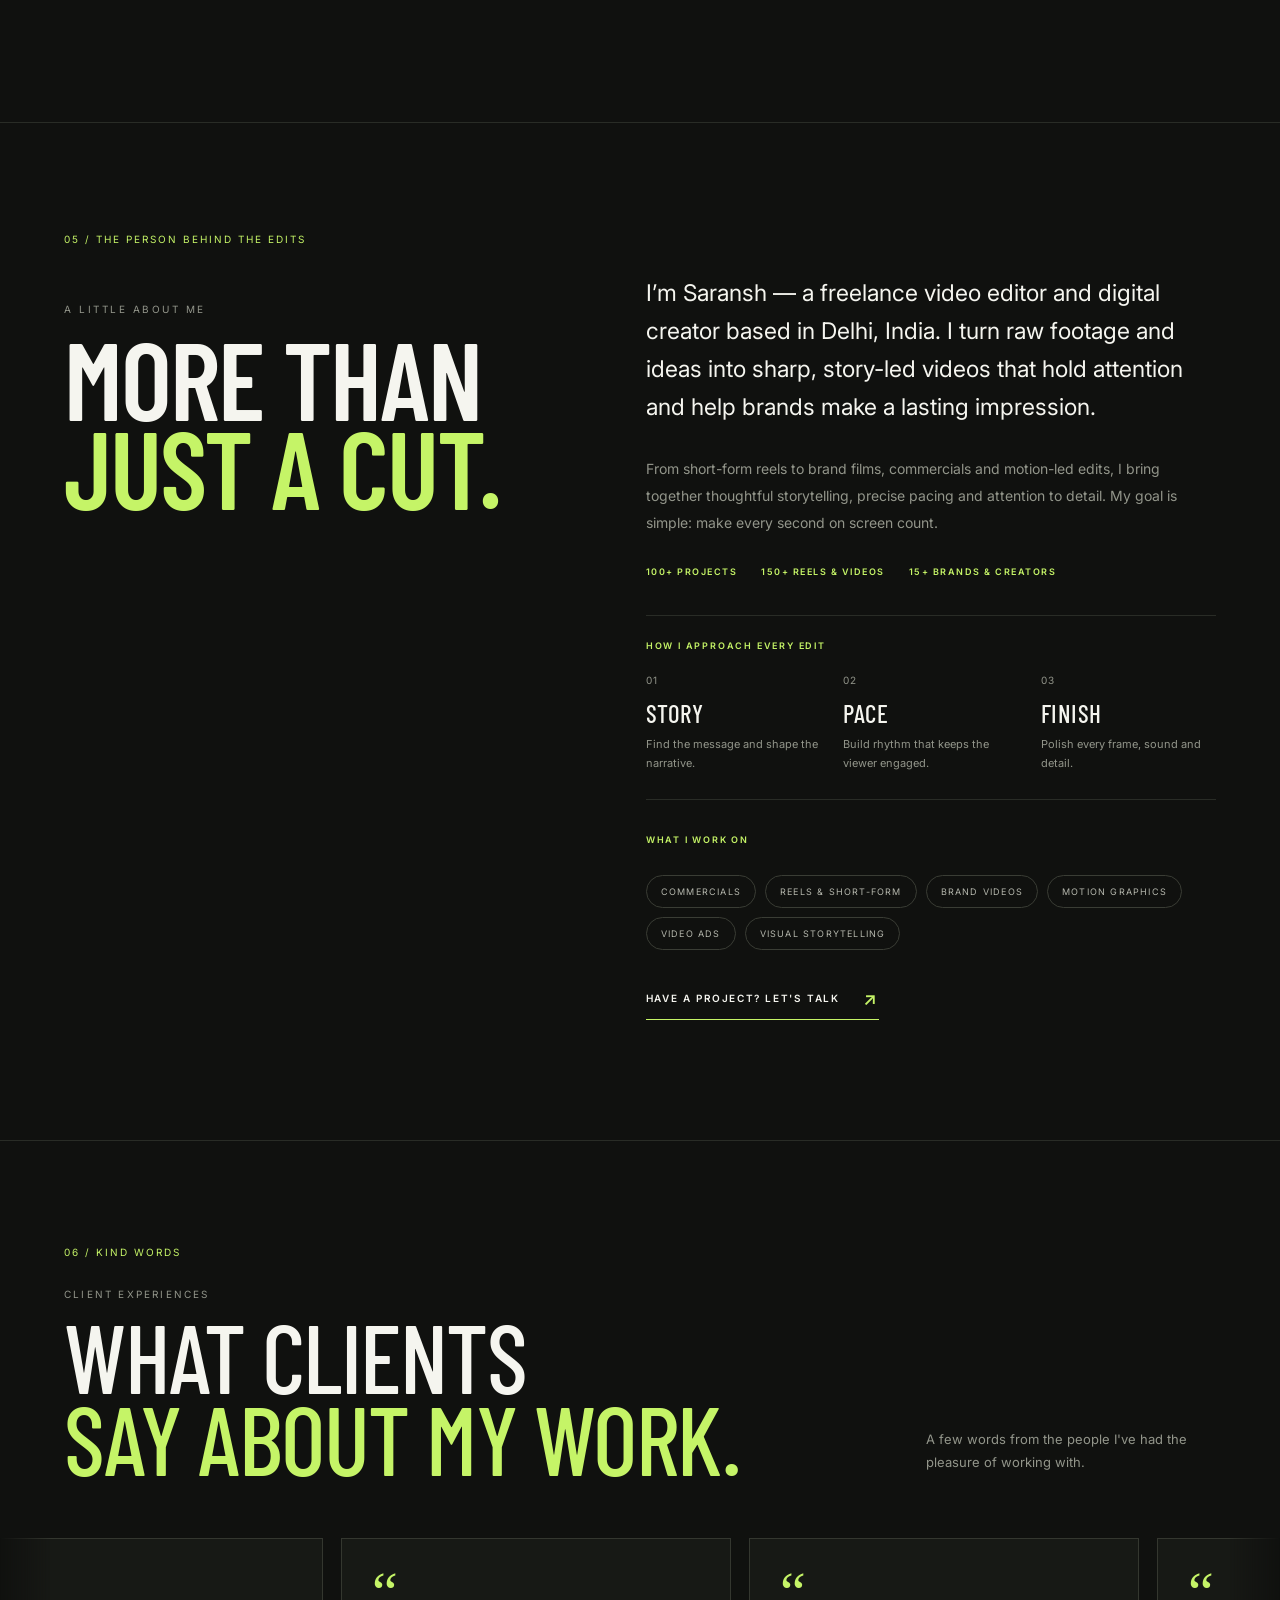
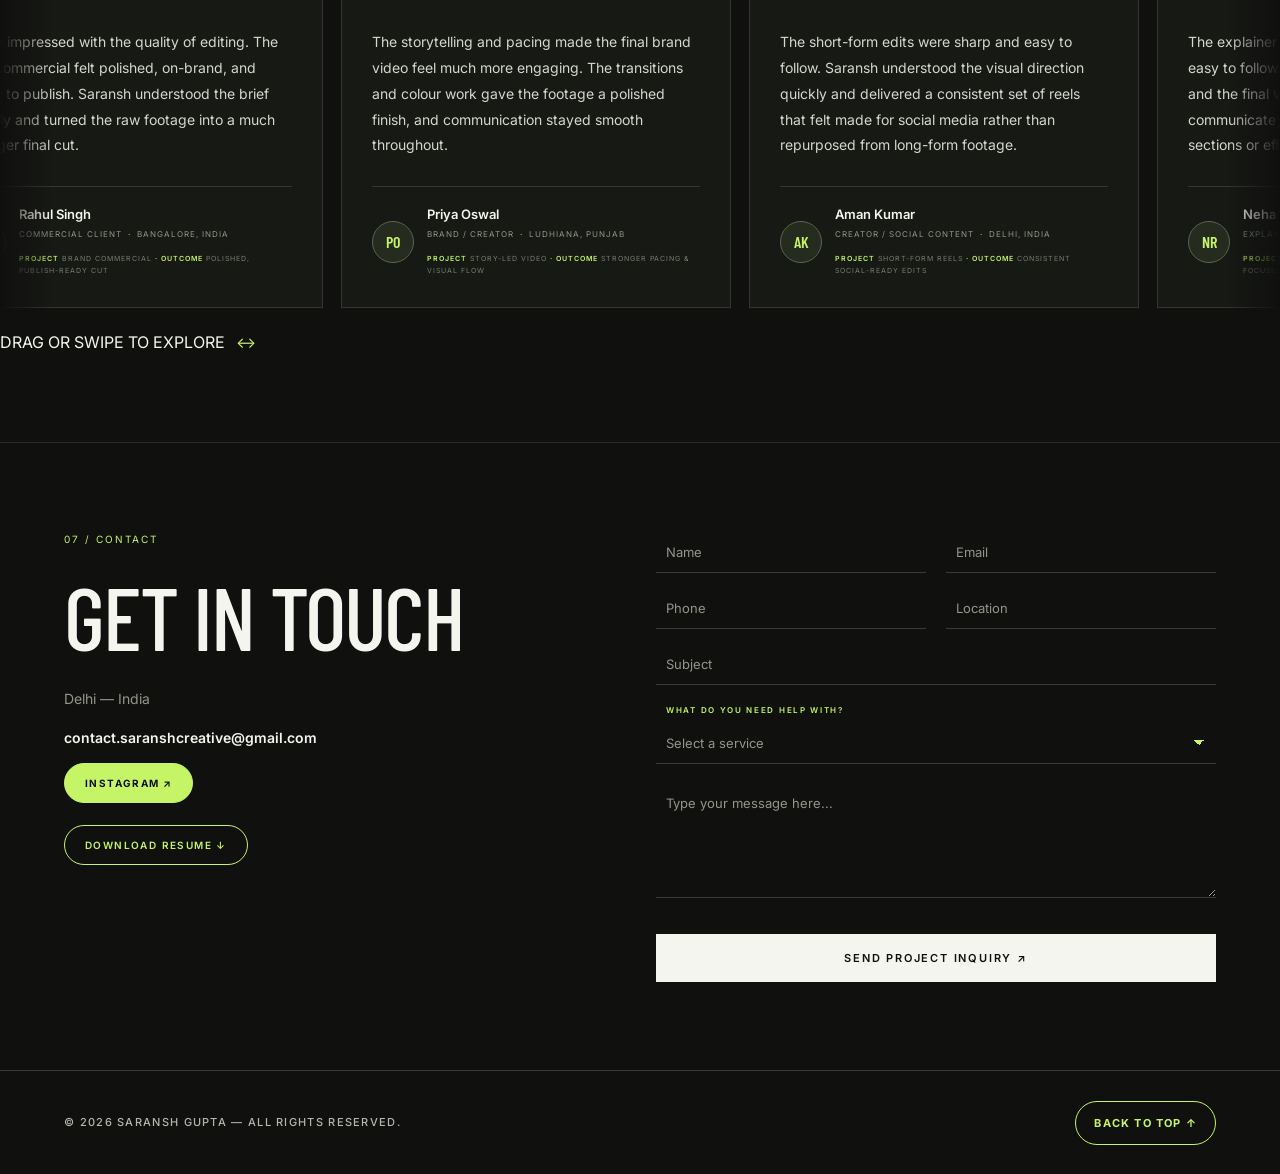
==== commit f878572c: "Update experience dates" ====
--- a/index.html
+++ b/index.html
@@ -230,7 +230,7 @@
             <div class="experience-node" aria-hidden="true"></div>
             <div class="experience-card">
                 <div class="experience-meta">
-                    <span class="experience-date">NOV 2023 — JUN 2026</span>
+                    <span class="experience-date">NOV 2024 — JUN 2026</span>
                 </div>
                 <div class="experience-main">
                     <div class="experience-company-mark toi-mark"><img src="assets/toi new.png" alt="The Times of India"></div>
@@ -254,7 +254,7 @@
             <div class="experience-node" aria-hidden="true"></div>
             <div class="experience-card">
                 <div class="experience-meta">
-                    <span class="experience-date">JUN 2023 — NOV 2023</span>
+                    <span class="experience-date">JUN 2023 — NOV 2024</span>
                 </div>
                 <div class="experience-main">
                     <div class="experience-company-mark freelancer-mark"><img src="/assets/freelance.png" alt="Freelancer.com"></div>
